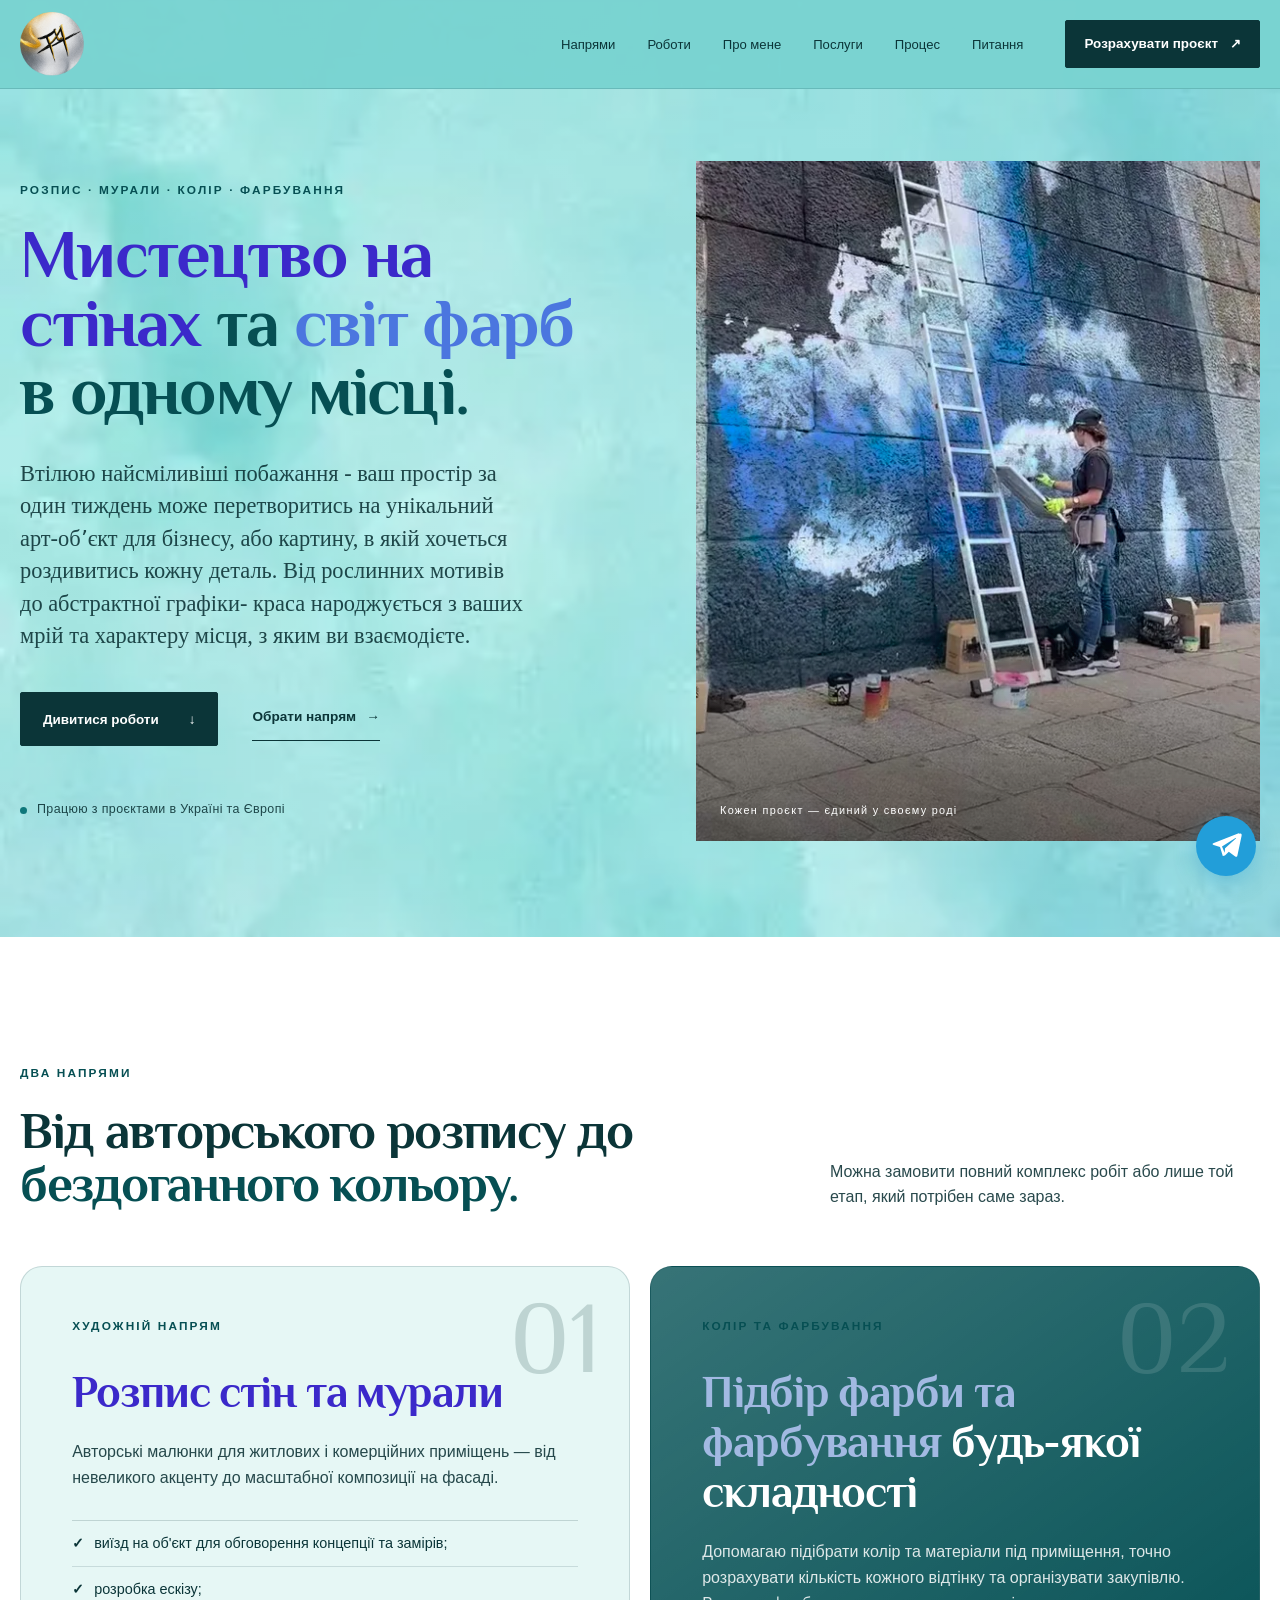
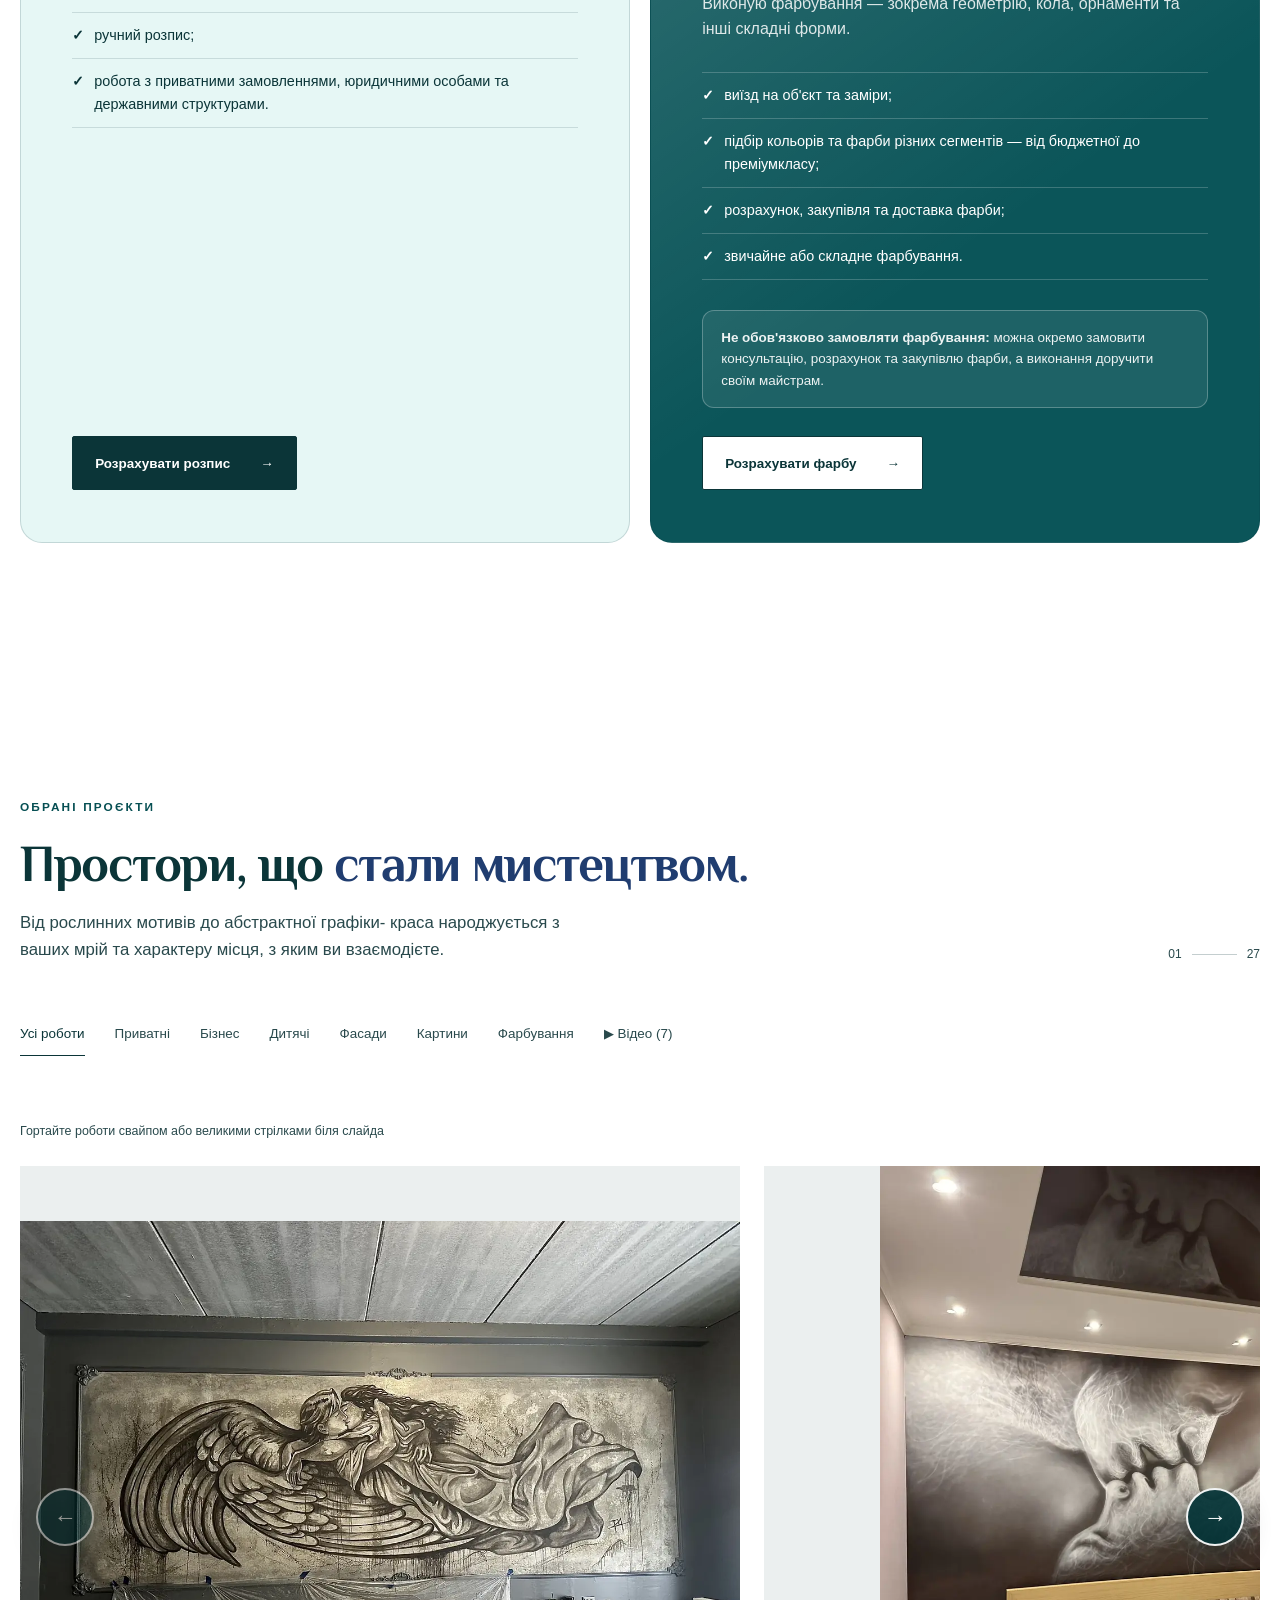
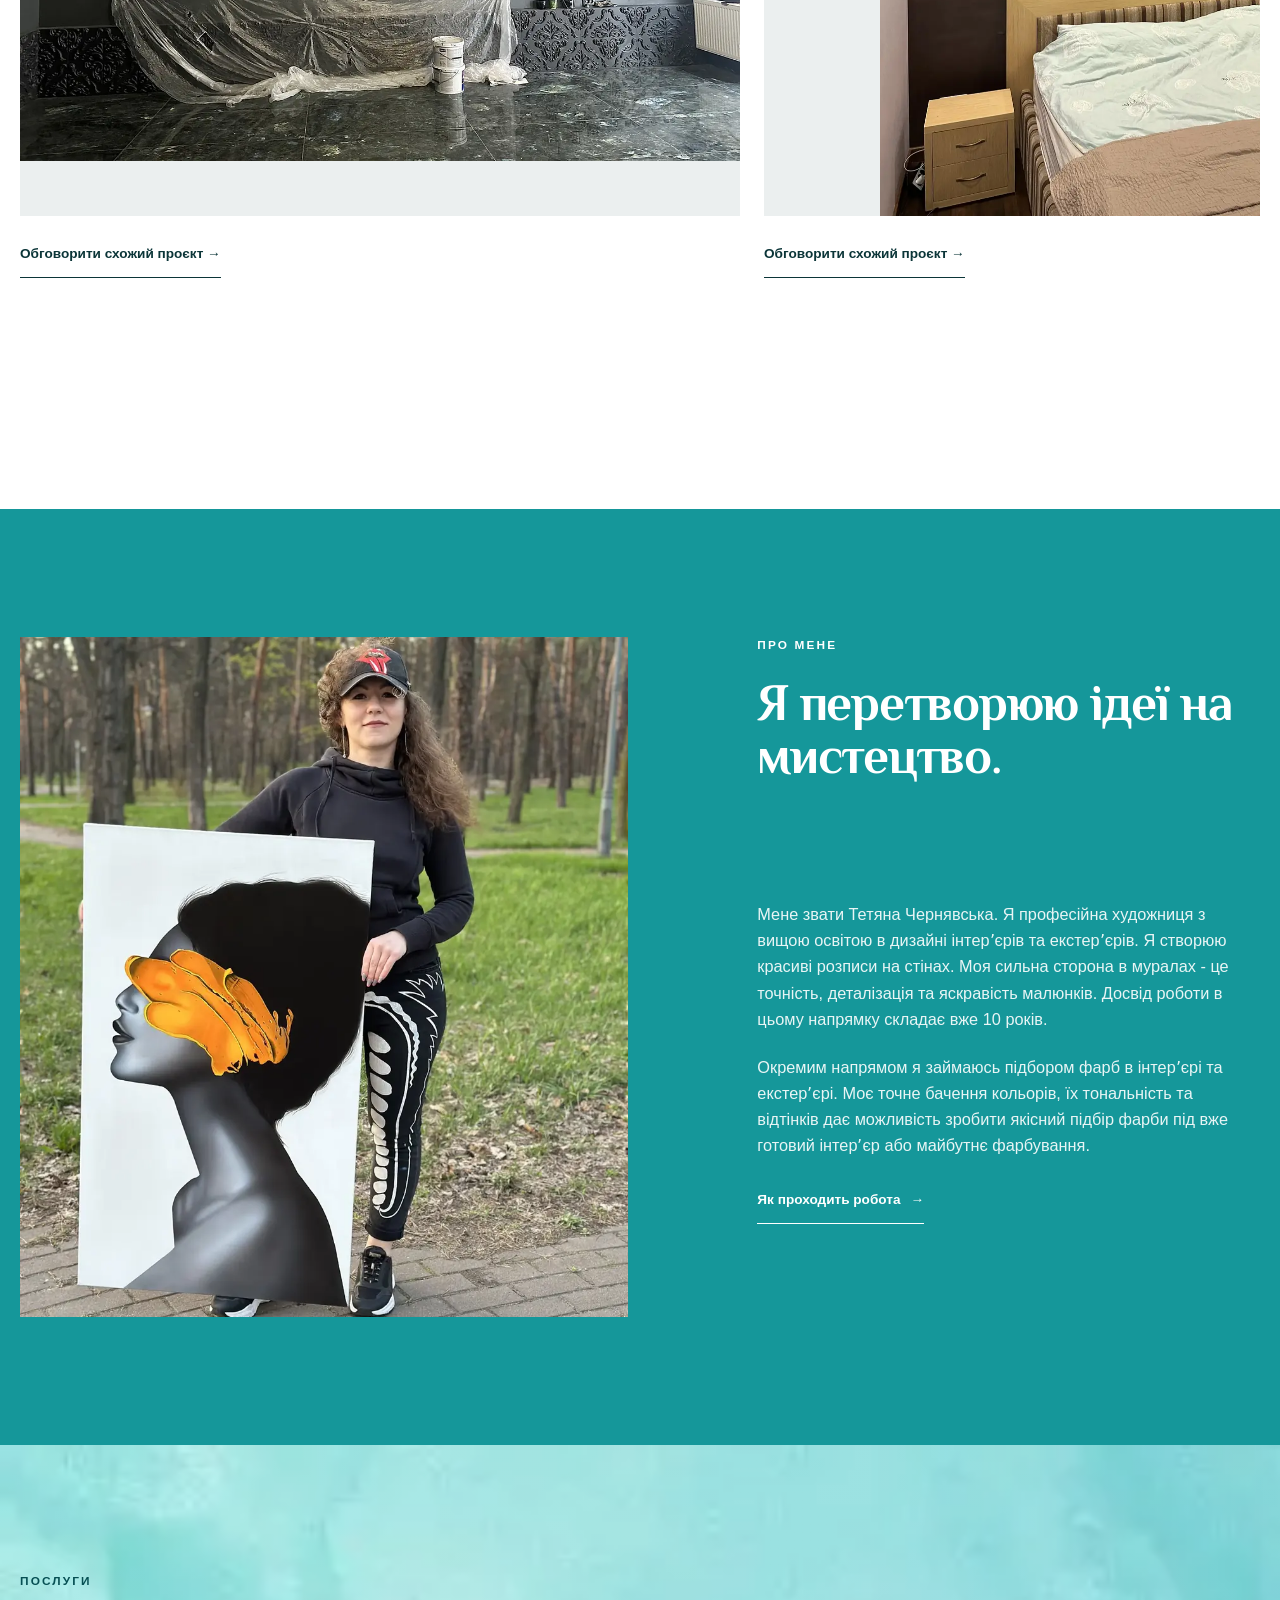
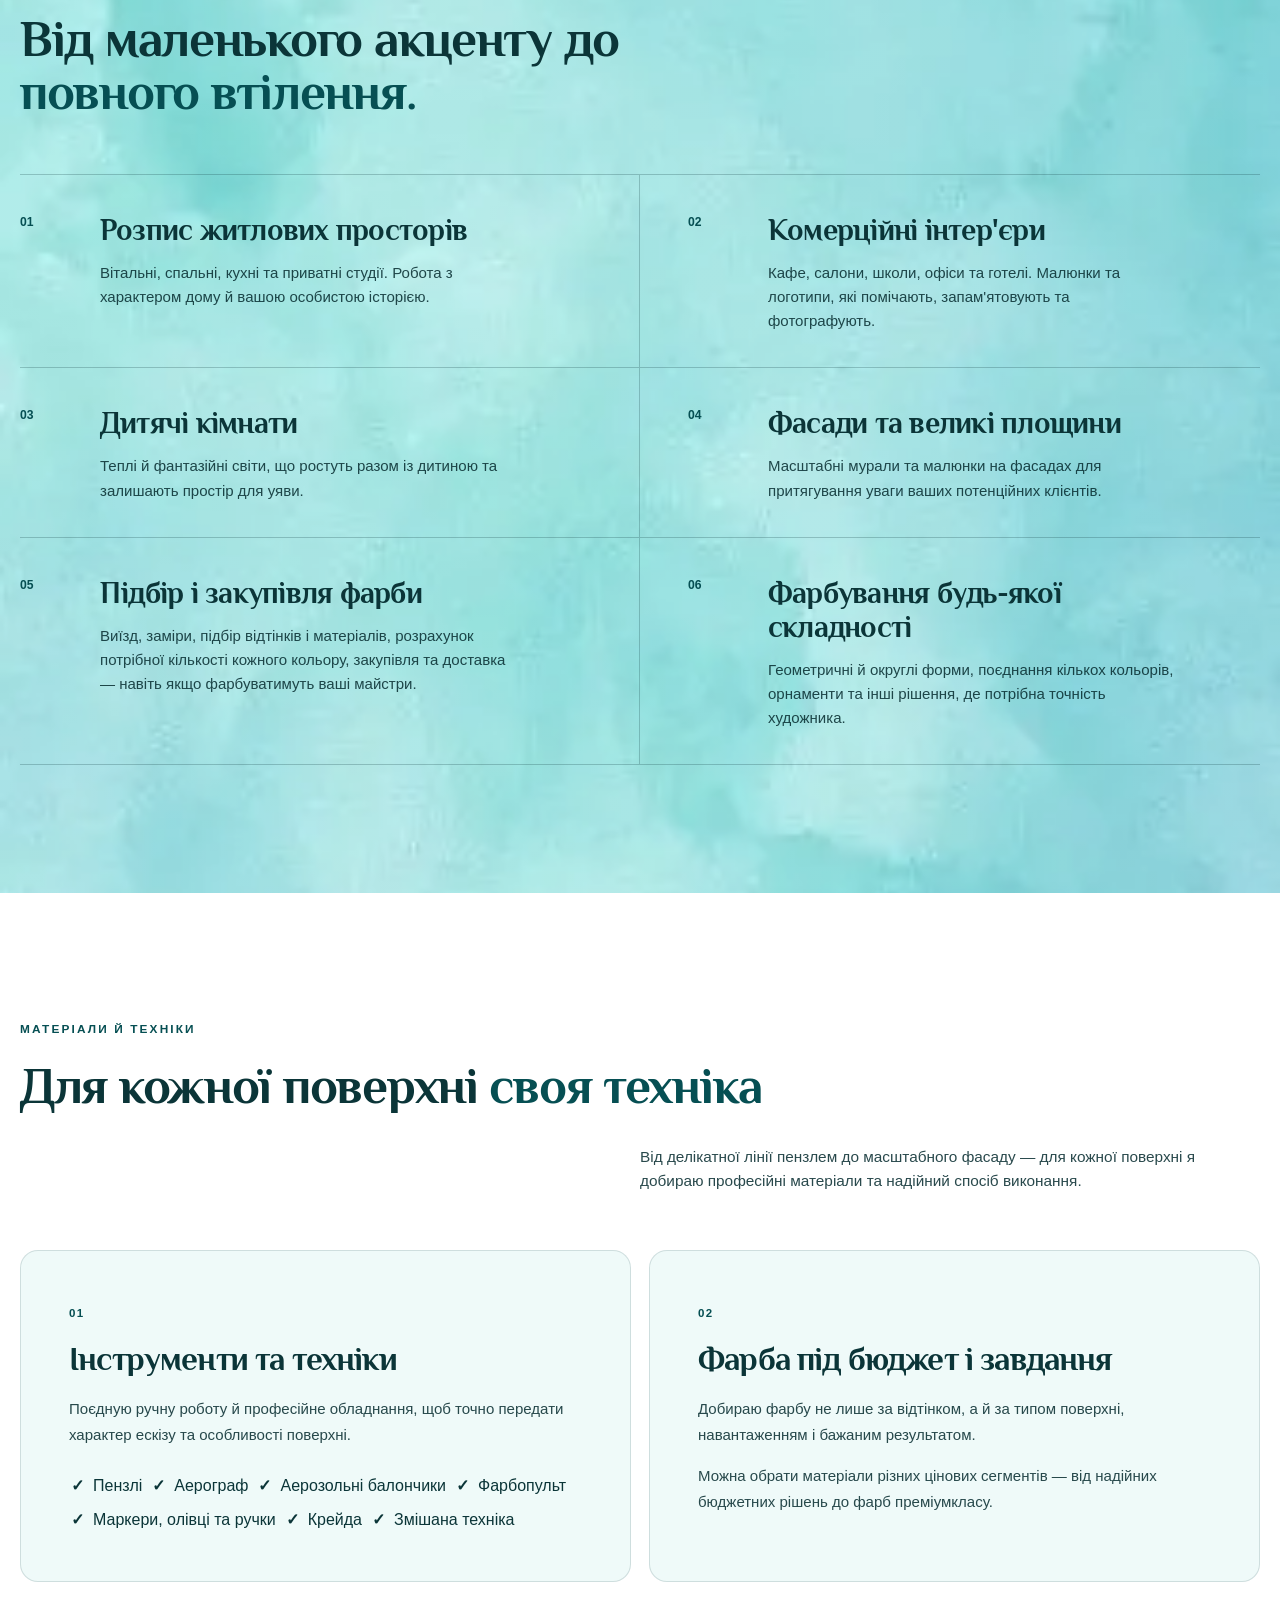
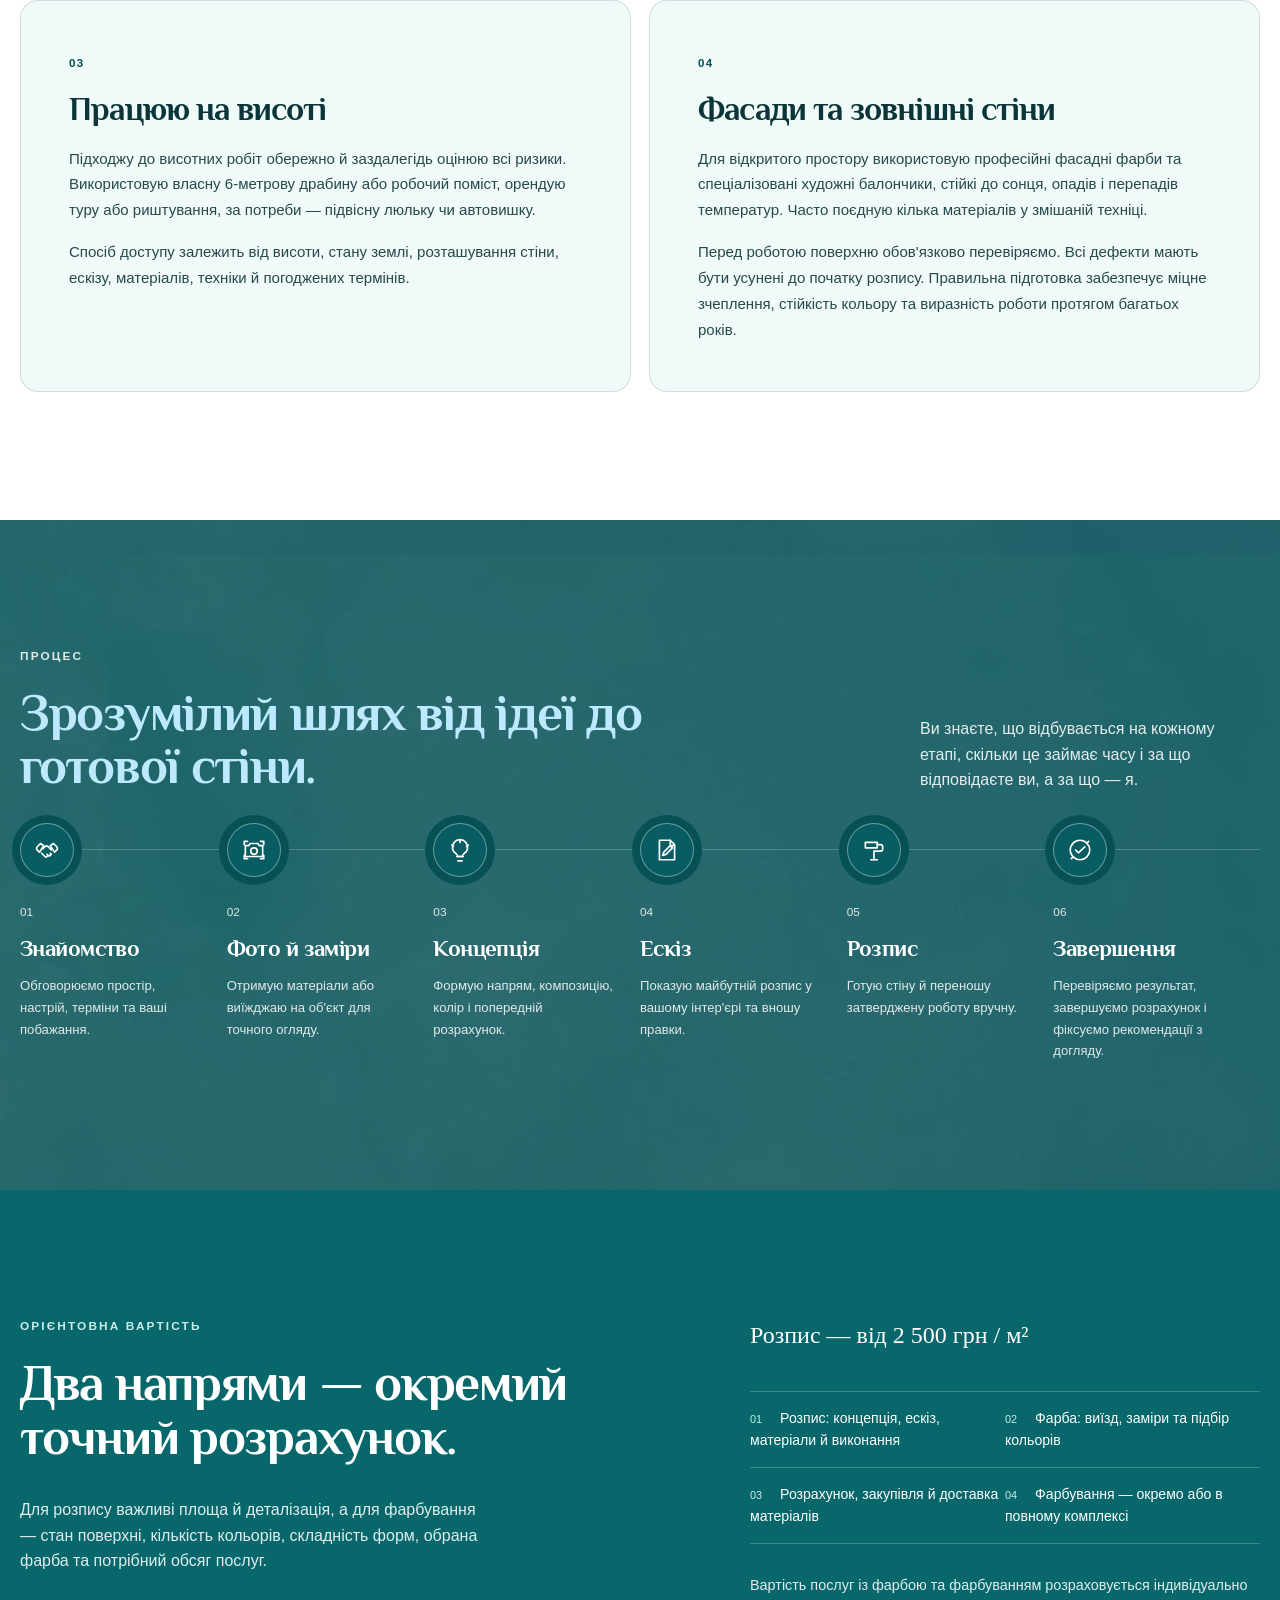
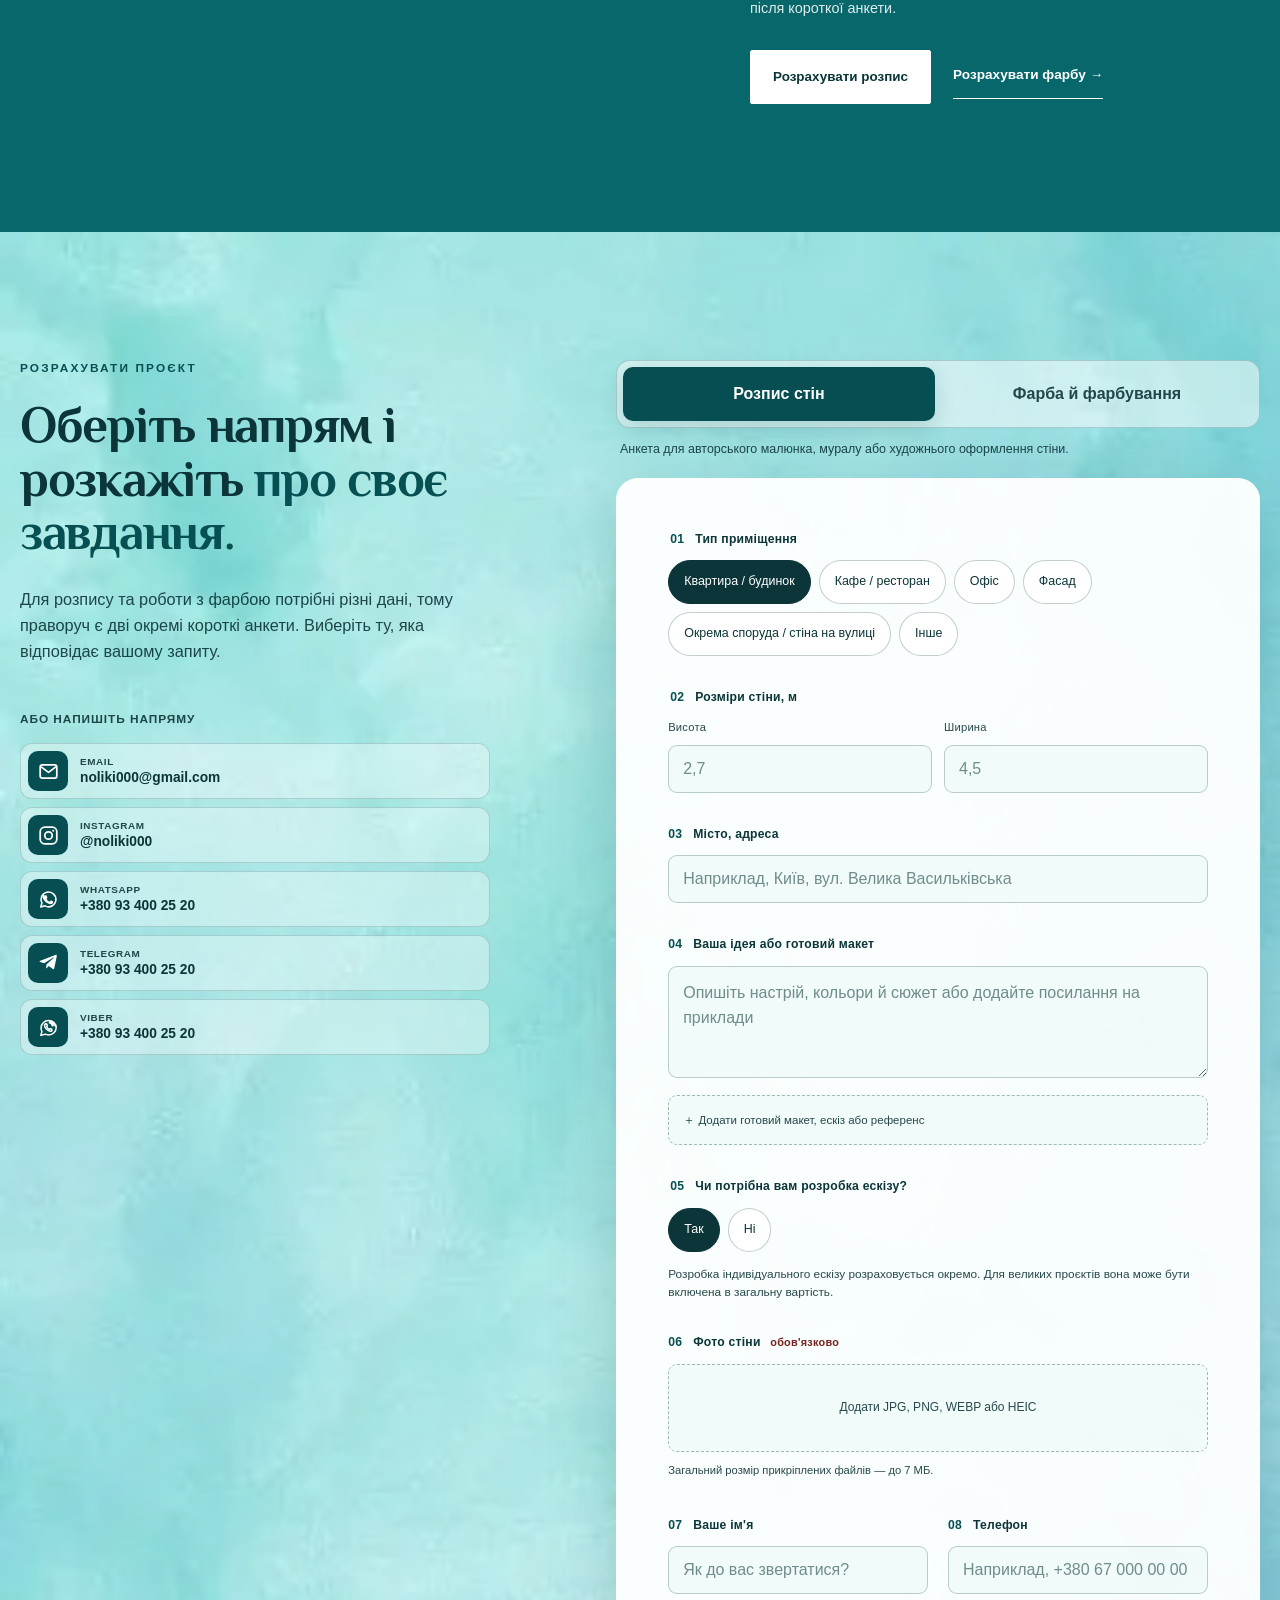
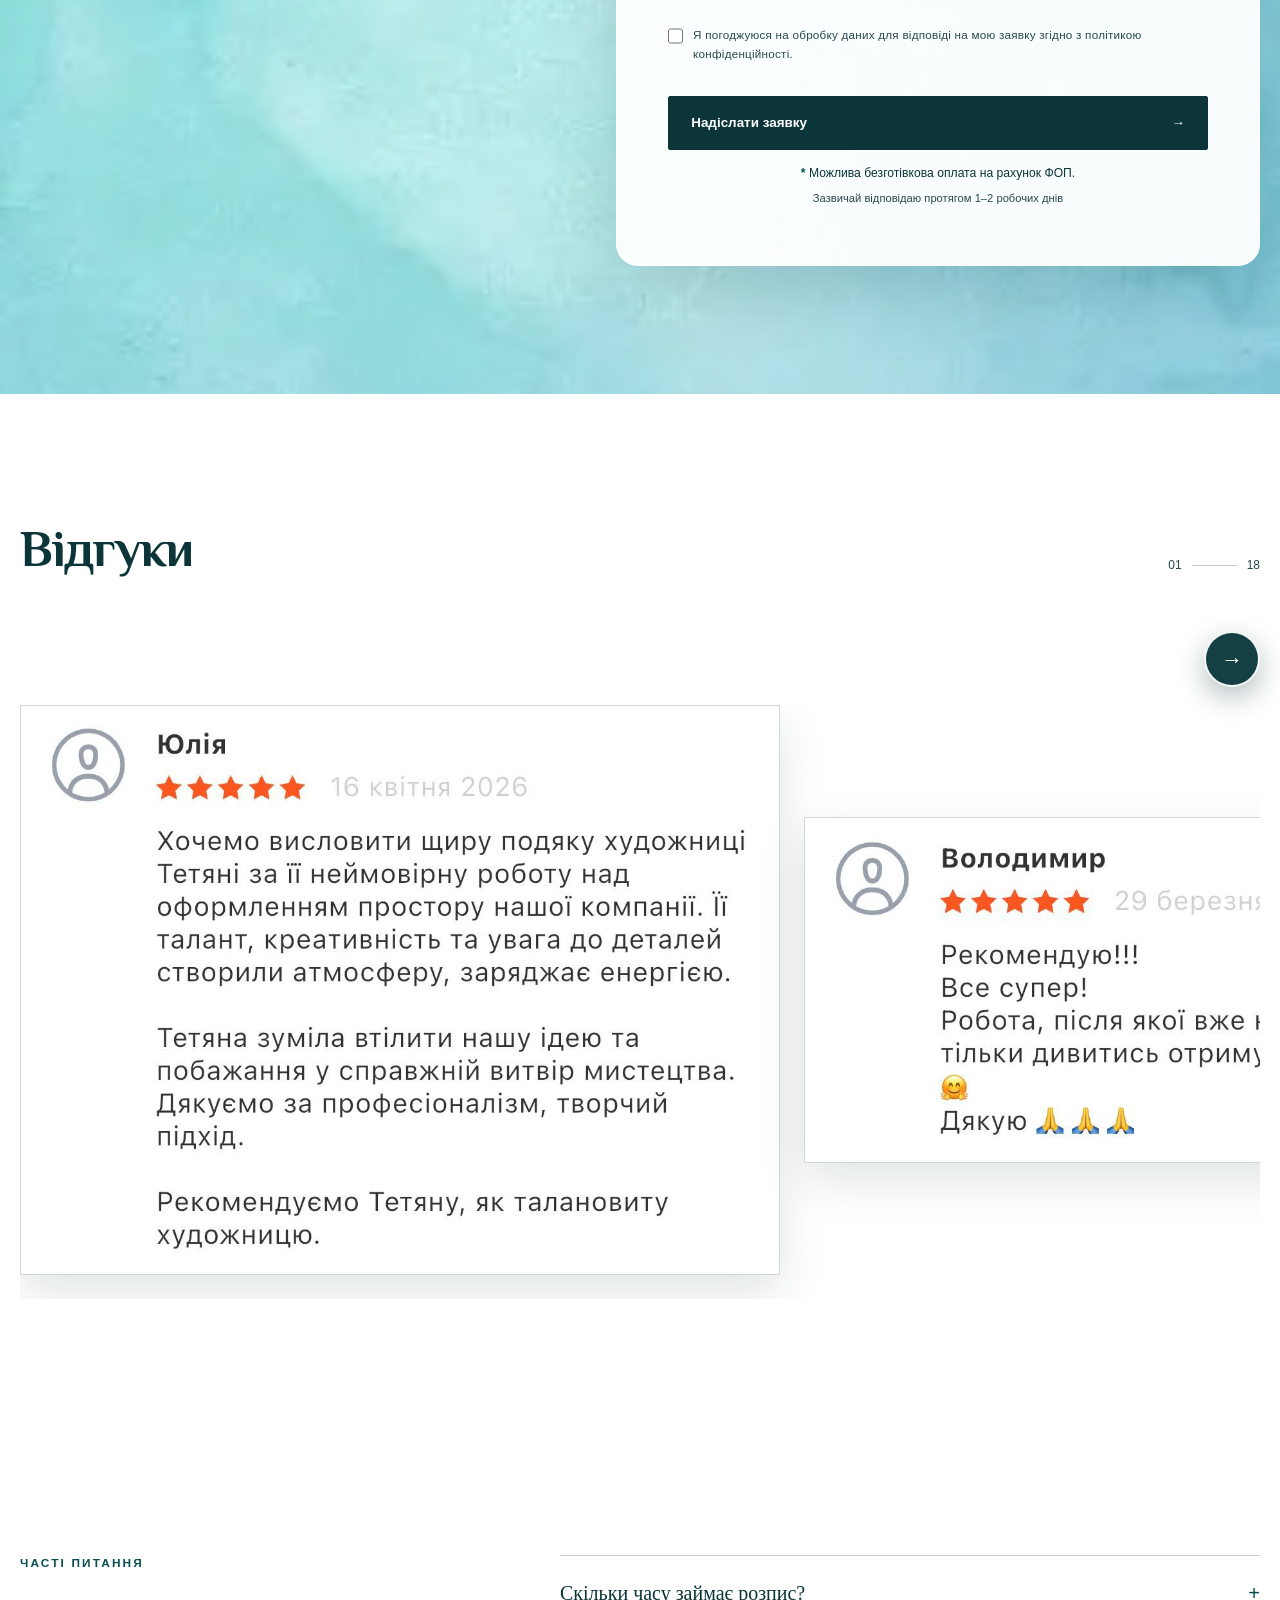
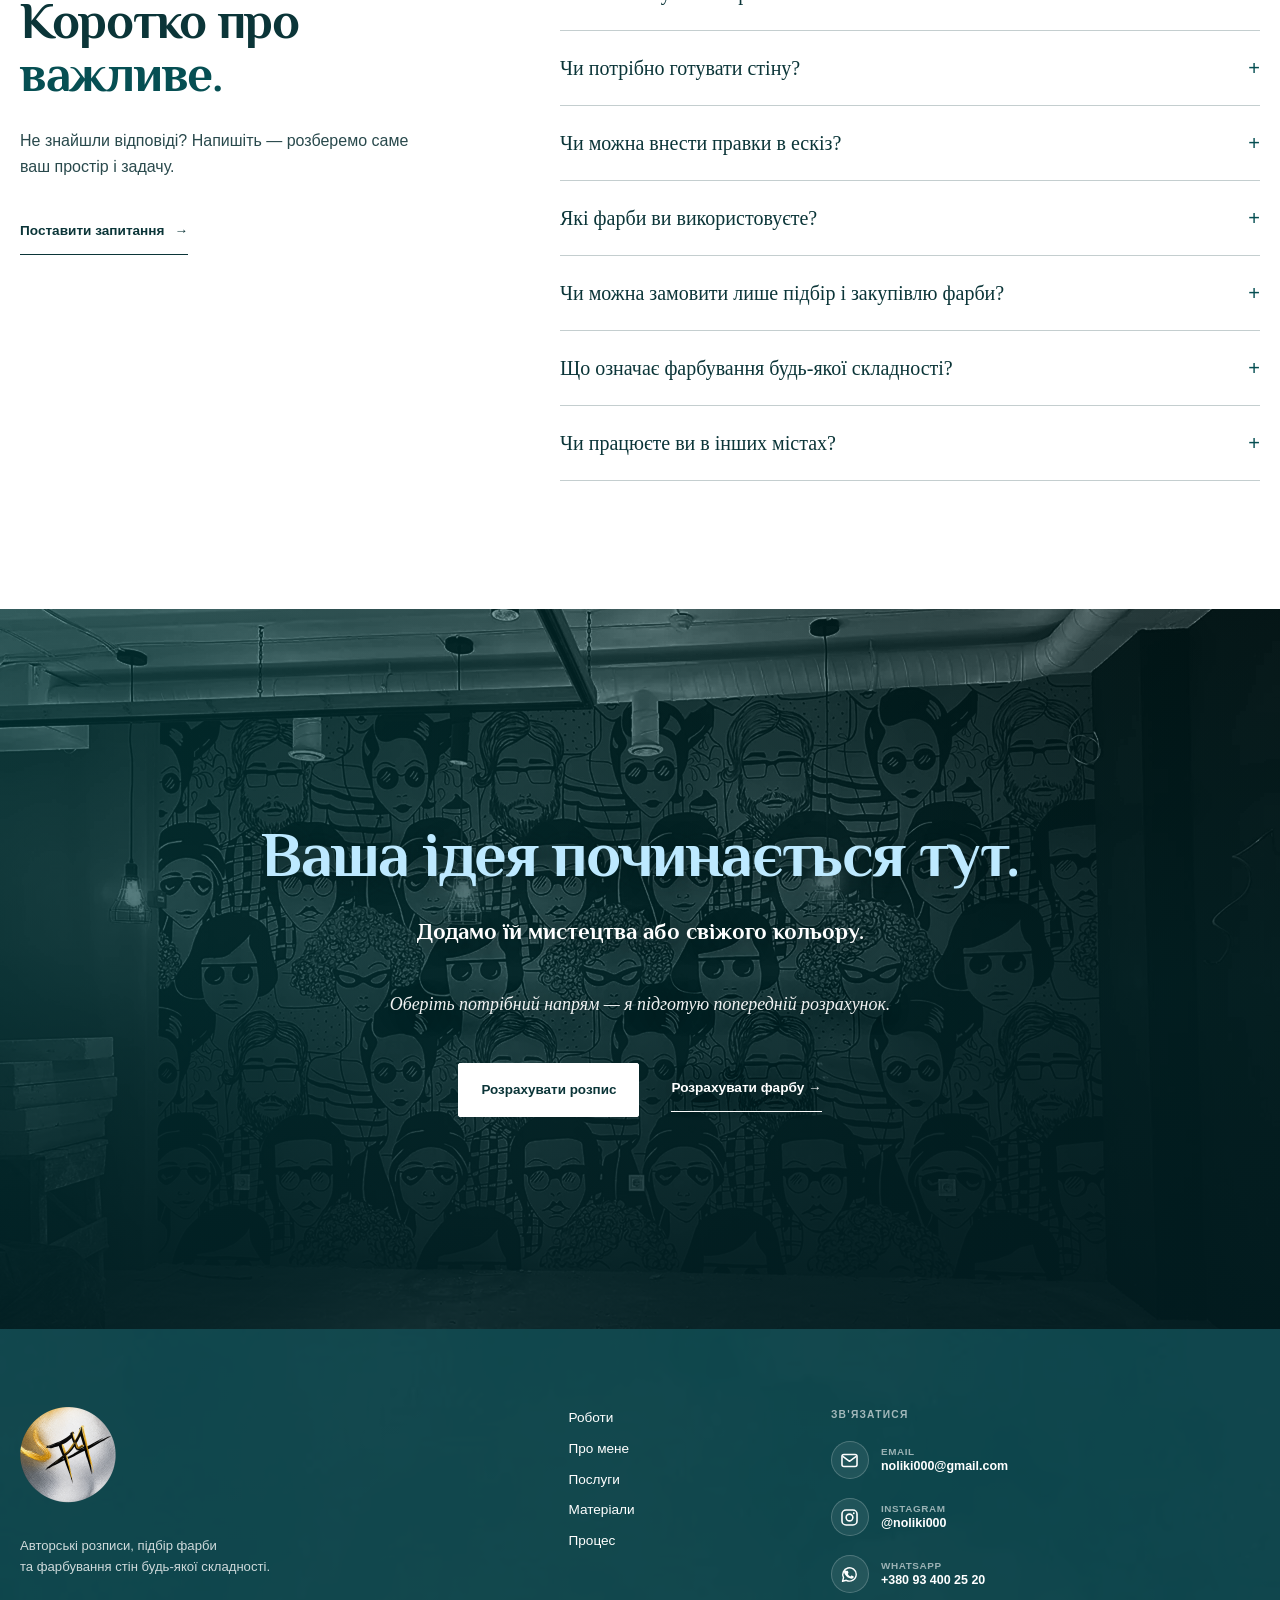
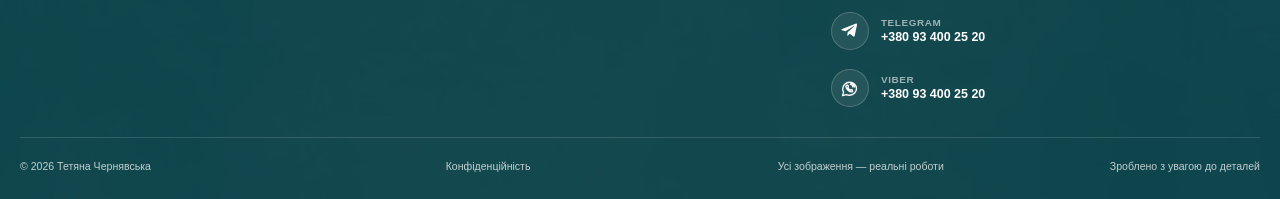
==== index.html @ 9b067c5c "Initial commit - Noliki000 website" ====
<!doctype html>
<html lang="uk">
  <head>
    <meta charset="UTF-8">
    <meta name="viewport" content="width=device-width, initial-scale=1, viewport-fit=cover">
    <script>
      if ("scrollRestoration" in history) history.scrollRestoration = "manual";
      if (location.hash) history.replaceState(null, "", location.pathname + location.search);
      window.scrollTo(0, 0);
    </script>
    <title>Тетяна Чернявська — розпис і фарбування стін</title>
    <meta name="description" content="Авторські розписи, мурали, підбір і закупівля фарби та фарбування стін будь-якої складності для приватних і комерційних просторів.">
    <meta name="theme-color" content="#53C8C8">
    <meta property="og:type" content="website">
    <meta property="og:locale" content="uk_UA">
    <meta property="og:title" content="Тетяна Чернявська — розпис і фарбування стін">
    <meta property="og:description" content="Мистецтво на стінах та світ фарб в одному місці.">
    <meta property="og:image" content="og.png">
    <link rel="icon" href="favicon.ico" sizes="any">
    <link rel="icon" href="favicon.png" type="image/png" sizes="64x64">
    <link rel="apple-touch-icon" href="apple-touch-icon.png" sizes="180x180">
    <link rel="preconnect" href="https://fonts.googleapis.com">
    <link rel="preconnect" href="https://fonts.gstatic.com" crossorigin>
    <link href="https://fonts.googleapis.com/css2?family=Philosopher:wght@400;700&display=swap" rel="stylesheet">
  <link rel="stylesheet" href="styles.css?v=20260930-1">
    <script type="application/ld+json">
      {
        "@context": "https://schema.org",
        "@type": "Person",
        "name": "Тетяна Чернявська",
        "jobTitle": "Художниця, спеціалістка з розпису та фарбування стін",
        "description": "Авторські розписи, мурали, підбір фарби та фарбування стін будь-якої складності",
        "email": "mailto:noliki000@gmail.com",
        "telephone": "+380934002520",
        "sameAs": [
          "https://www.instagram.com/noliki000/",
          "https://wa.me/380934002520",
          "https://t.me/+380934002520"
        ]
      }
    </script>
  </head>
  <body class="has-site-header">
    <a class="skip-link" href="#main">Перейти до змісту</a>

    <header class="site-header">
      <div class="header-inner">
        <a class="brand" href="#top" aria-label="Тетяна Чернявська, на початок">
          <img src="assets/images/brand/tetiana-logo.webp" alt="" width="64" height="64" fetchpriority="high">
        </a>
        <nav class="desktop-nav" aria-label="Головна навігація">
          <a href="#directions">Напрями</a>
          <a href="#works">Роботи</a>
          <a href="#about">Про мене</a>
          <a href="#services">Послуги</a>
          <a href="#process">Процес</a>
          <a href="#faq">Питання</a>
        </nav>
        <a class="button button-small desktop-cta" href="#request">Розрахувати проєкт <span aria-hidden="true">↗</span></a>
        <button class="menu-button" type="button" aria-label="Відкрити меню" aria-expanded="false" aria-controls="mobile-menu">
          <span>МЕНЮ</span><span class="menu-icon" aria-hidden="true"><b></b><b></b></span>
        </button>
      </div>
    </header>

      <div class="mobile-menu" id="mobile-menu" aria-hidden="true" inert>
        <nav aria-label="Мобільна навігація">
          <a href="#directions"><small>01</small>Два напрями</a>
          <a href="#works"><small>02</small>Роботи</a>
          <a href="#about"><small>03</small>Про мене</a>
          <a href="#services"><small>04</small>Послуги</a>
          <a href="#process"><small>05</small>Процес</a>
          <a href="#faq"><small>06</small>Питання</a>
        </nav>
        <a class="button" href="#request">Розрахувати проєкт <span aria-hidden="true">→</span></a>
      </div>

    <main id="main">
      <section class="hero section-wide surface-smoke" id="top">
        <div class="hero-copy" data-reveal>
          <p class="eyebrow">РОЗПИС · МУРАЛИ · КОЛІР · ФАРБУВАННЯ</p>
          <h1 class="rozpis">Мистецтво на стінах <em>та </em><em class="svit_farb">світ фарб</em> <em>в одному місці.</em></h1>
          <p class="lead">Втілюю найсміливіші побажання - ваш простір за один тиждень може перетворитись на унікальний арт-обʼєкт для бізнесу, або картину, в якій хочеться роздивитись кожну деталь. Від рослинних мотивів до абстрактної графіки- краса народжується з ваших мрій та характеру місця, з яким ви взаємодієте.</p>
          <div class="hero-actions">
            <a class="button" href="#works">Дивитися роботи <span aria-hidden="true">↓</span></a>
            <a class="text-link" href="#directions">Обрати напрям <span aria-hidden="true">→</span></a>
          </div>
          <p class="location"><span></span> Працюю з проєктами в Україні та Європі</p>
        </div>
        <figure class="hero-visual hero-video-slot" data-reveal aria-label="Тетяна Чернявська створює художній розпис стіни">
          <img class="hero-media-fallback" src="assets/images/hero/hero-process-poster-sdr.webp" alt="" fetchpriority="high" decoding="async">
          <video class="hero-media-video" muted loop playsinline preload="none" poster="assets/images/hero/hero-process-poster-sdr.webp" disablepictureinpicture disableremoteplayback tabindex="-1" aria-hidden="true" data-hero-video>
            <source src="assets/videos/hero/hero-process-loop-sdr.mp4" type="video/mp4">
          </video>
          <figcaption><span>Кожен проєкт — єдиний у своєму роді</span></figcaption>
        </figure>
      </section>

      <section class="section directions surface-white" id="directions" aria-labelledby="directions-title">
        <div class="section-heading" data-reveal>
          <div>
            <p class="eyebrow">ДВА НАПРЯМИ</p>
            <h2 id="directions-title">Від авторського розпису до <em>бездоганного кольору.</em></h2>
          </div>
          <p>Можна замовити повний комплекс робіт або лише той етап, який потрібен саме зараз.</p>
        </div>
        <div class="directions-grid">
          <article class="direction-card direction-art" data-reveal>
            <span class="direction-number">01</span>
            <p class="eyebrow">ХУДОЖНІЙ НАПРЯМ</p>
            <h3 class="rozpis">Розпис стін та мурали</h3>
            <p>Авторські малюнки для житлових і комерційних приміщень — від невеликого акценту до масштабної композиції на фасаді.</p>
            <ul><li>виїзд на об'єкт для обговорення концепції та замірів;</li><li>розробка ескізу;</li><li>ручний розпис;</li><li>робота з приватними замовленнями, юридичними особами та державними структурами.</li></ul>
            <a class="button" href="#request" data-request-type="mural">Розрахувати розпис <span aria-hidden="true">→</span></a>
          </article>
          <article class="direction-card direction-paint" data-reveal>
            <span class="direction-number">02</span>
            <p class="eyebrow">КОЛІР ТА ФАРБУВАННЯ</p>
            <h3><em class="svit_farbuv">Підбір фарби та фарбування</em> будь-якої складності</h3>
            <p>Допомагаю підібрати колір та матеріали під приміщення, точно розрахувати кількість кожного відтінку та організувати закупівлю. Виконую фарбування — зокрема геометрію, кола, орнаменти та інші складні форми.</p>
            <ul><li>виїзд на об'єкт та заміри;</li><li>підбір кольорів та фарби різних сегментів — від бюджетної до преміумкласу;</li><li>розрахунок, закупівля та доставка фарби;</li><li>звичайне або складне фарбування.</li></ul>
            <p class="direction-note"><strong>Не обов'язково замовляти фарбування:</strong> можна окремо замовити консультацію, розрахунок та закупівлю фарби, а виконання доручити своїм майстрам.</p>
            <a class="button" href="#request" data-request-type="paint">Розрахувати фарбу <span aria-hidden="true">→</span></a>
          </article>
        </div>
      </section>

      <section class="section works surface-white" id="works">
        <div class="section-heading" data-reveal>
          <div>
            <p class="eyebrow">ОБРАНІ ПРОЄКТИ</p>
            <h2>Простори, що <em class="art-heading-accent">стали мистецтвом.</em></h2>
            <p>Від рослинних мотивів до абстрактної графіки- краса народжується з ваших мрій та характеру місця, з яким ви взаємодієте.</p>
          </div>
          <span class="counter" id="portfolio-counter">01 <i></i> 27</span>
        </div>
        <div class="filters" role="group" aria-label="Фільтр робіт" data-reveal>
          <button class="is-active" type="button" data-filter="all" aria-pressed="true">Усі роботи</button>
          <button type="button" data-filter="private" aria-pressed="false">Приватні</button>
          <button type="button" data-filter="business" aria-pressed="false">Бізнес</button>
          <button type="button" data-filter="kids" aria-pressed="false">Дитячі</button>
          <button type="button" data-filter="facades" aria-pressed="false">Фасади</button>
          <button type="button" data-filter="paintings" aria-pressed="false">Картини</button>
          <button type="button" data-filter="painting-service" aria-pressed="false">Фарбування</button>
          <button type="button" data-filter="videos" aria-pressed="false">▶ Відео (7)</button>
        </div>
        <div class="portfolio-carousel-shell" data-reveal>
          <div class="carousel-actions"><p>Гортайте роботи свайпом або великими стрілками біля слайда</p></div>
          <button class="carousel-arrow carousel-arrow-prev" id="portfolio-prev" type="button" aria-label="Попередня робота"><span aria-hidden="true">←</span></button>
          <div class="portfolio-carousel" id="portfolio-carousel">
            <article class="project-card" data-category="private"><div class="project-image"><img src="assets/images/works/private/wings.webp" alt="Монохромний настінний розпис із двома постатями та крилами" loading="lazy" decoding="async"><span class="project-view">РЕАЛЬНА РОБОТА</span></div><p>БАР</p><div class="project-title is-template"><h3>Локація: уточнити</h3><span>Термін виконання: уточнити</span></div><a class="text-link project-link" href="#request">Обговорити схожий проєкт →</a></article>
            <article class="project-card" data-category="private"><div class="project-image"><img src="assets/images/works/private/kiss.webp" alt="Монохромний розпис із поцілунком у приватній спальні" loading="lazy"><span class="project-view">РЕАЛЬНА РОБОТА</span></div><p>СПАЛЬНЯ</p><div class="project-title is-template"><h3>Локація: уточнити</h3><span>Термін виконання: уточнити</span></div><a class="text-link project-link" href="#request">Обговорити схожий проєкт →</a></article>
            <article class="project-card" data-category="private"><div class="project-image"><img src="assets/images/works/private/marble-wide.webp" alt="Абстрактний настінний розпис під мармур із золотими лініями" loading="lazy"><span class="project-view">РЕАЛЬНА РОБОТА</span></div><p>ПРИВАТНЕ ПРИМІЩЕННЯ</p><div class="project-title is-template"><h3>Локація: уточнити</h3><span>Термін виконання: уточнити</span></div><a class="text-link project-link" href="#request">Обговорити схожий проєкт →</a></article>
            <article class="project-card" data-category="private"><div class="project-image"><img src="assets/images/works/private/marble-detail.webp" alt="Деталь абстрактного розпису із золотими лініями" loading="lazy"><span class="project-view">РЕАЛЬНА РОБОТА</span></div><p>ПРИВАТНЕ ПРИМІЩЕННЯ</p><div class="project-title is-template"><h3>Локація: уточнити</h3><span>Термін виконання: уточнити</span></div><a class="text-link project-link" href="#request">Обговорити схожий проєкт →</a></article>
            <article class="project-card" data-category="business"><div class="project-image"><img src="assets/images/works/business/faces-front.webp" alt="Чорно-білий розпис кав'ярні з портретними персонажами" loading="lazy"><span class="project-view">РЕАЛЬНА РОБОТА</span></div><p>КАВ'ЯРНЯ</p><div class="project-title is-template"><h3>Локація: уточнити</h3><span>Термін виконання: уточнити</span></div><a class="text-link project-link" href="#request">Обговорити схожий проєкт →</a></article>
            <article class="project-card" data-category="business"><div class="project-image"><img src="assets/images/works/business/faces-angle.webp" alt="Розпис кав'ярні з портретами у перспективі" loading="lazy"><span class="project-view">РЕАЛЬНА РОБОТА</span></div><p>КАВ'ЯРНЯ</p><div class="project-title is-template"><h3>Локація: уточнити</h3><span>Термін виконання: уточнити</span></div><a class="text-link project-link" href="#request">Обговорити схожий проєкт →</a></article>
            <article class="project-card" data-category="business"><div class="project-image"><img src="assets/images/works/business/good-coffee.webp" alt="Золотий ботанічний розпис із колоссям у кав'ярні" loading="lazy"><span class="project-view">РЕАЛЬНА РОБОТА</span></div><p>КАВ'ЯРНЯ</p><div class="project-title is-template"><h3>Локація: уточнити</h3><span>Термін виконання: уточнити</span></div><a class="text-link project-link" href="#request">Обговорити схожий проєкт →</a></article>
            <article class="project-card" data-category="business"><div class="project-image"><img src="assets/images/works/business/mall-column-left.webp" alt="Розпис навігаційної колони у торговому центрі" loading="lazy"><span class="project-view">РЕАЛЬНА РОБОТА</span></div><p>ТОРГОВИЙ ЦЕНТР</p><div class="project-title is-template"><h3>Локація: уточнити</h3><span>Термін виконання: уточнити</span></div><a class="text-link project-link" href="#request">Обговорити схожий проєкт →</a></article>
            <article class="project-card" data-category="business"><div class="project-image"><img src="assets/images/works/business/mall-column-right.webp" alt="Інший ракурс розписаної навігаційної колони" loading="lazy"><span class="project-view">РЕАЛЬНА РОБОТА</span></div><p>ТОРГОВИЙ ЦЕНТР</p><div class="project-title is-template"><h3>Локація: уточнити</h3><span>Термін виконання: уточнити</span></div><a class="text-link project-link" href="#request">Обговорити схожий проєкт →</a></article>
            <article class="project-card" data-category="business"><div class="project-image"><img src="assets/images/works/business/graffiti-space.webp" alt="Кольоровий графічний мурал із міськими персонажами" loading="lazy"><span class="project-view">РЕАЛЬНА РОБОТА</span></div><p>КОМЕРЦІЙНЕ ПРИМІЩЕННЯ</p><div class="project-title is-template"><h3>Локація: уточнити</h3><span>Термін виконання: уточнити</span></div><a class="text-link project-link" href="#request">Обговорити схожий проєкт →</a></article>
            <article class="project-card" data-category="business"><div class="project-image"><img src="assets/images/works/business/night-bridge.webp" alt="Панорамний розпис нічного мосту" loading="lazy"><span class="project-view">РЕАЛЬНА РОБОТА</span></div><p>КОМЕРЦІЙНЕ ПРИМІЩЕННЯ</p><div class="project-title is-template"><h3>Локація: уточнити</h3><span>Термін виконання: уточнити</span></div><a class="text-link project-link" href="#request">Обговорити схожий проєкт →</a></article>
            <article class="project-card" data-category="kids"><div class="project-image"><img src="assets/images/works/kids/dynamo-kids.webp" alt="Дитячий спортивний розпис Dynamo Kids" loading="lazy"><span class="project-view">РЕАЛЬНА РОБОТА</span></div><p>ДИТЯЧИЙ ПРОСТІР</p><div class="project-title is-template"><h3>Локація: уточнити</h3><span>Термін виконання: уточнити</span></div><a class="text-link project-link" href="#request">Обговорити схожий проєкт →</a></article>
            <article class="project-card" data-category="facades"><div class="project-image"><img src="assets/images/works/facades/blue-mural-final.webp" alt="Готовий синій фасадний мурал із хвилями води" loading="lazy"><span class="project-view">РЕАЛЬНА РОБОТА</span></div><p>ПОШТОВА НАБЕРЕЖНА</p><div class="project-title is-template"><h3>Локація: Київ</h3><span>Термін виконання: уточнити</span></div><a class="text-link project-link" href="#request">Обговорити схожий проєкт →</a></article>
            <article class="project-card has-video" data-category="facades" data-video="true"><div class="project-image"><video controls playsinline preload="none" poster="assets/images/works/facades/blue-mural-process-poster.webp" aria-label="Процес створення синього фасадного муралу"><source src="assets/videos/works/blue-mural-process.mp4" type="video/mp4"></video><button class="video-play" type="button" aria-label="Відтворити відео про створення синього фасадного муралу"><b aria-hidden="true">▶</b><span>Дивитися відео</span></button><span class="project-view">ВІДЕО · ПРОЦЕС</span></div><p>ПОШТОВА НАБЕРЕЖНА · ВІДЕО</p><div class="project-title is-template"><h3>Локація: Київ</h3><span>Термін виконання: уточнити</span></div><a class="text-link project-link" href="#request">Обговорити схожий проєкт →</a></article>
            <article class="project-card has-video" data-category="facades" data-video="true"><div class="project-image"><video controls playsinline preload="none" poster="assets/images/works/facades/fire-mural-process-poster.webp" aria-label="Процес створення вогняного фасадного муралу"><source src="assets/videos/works/fire-mural-process.mp4" type="video/mp4"></video><button class="video-play" type="button" aria-label="Відтворити відео про створення вогняного фасадного муралу"><b aria-hidden="true">▶</b><span>Дивитися відео</span></button><span class="project-view">ВІДЕО · ПРОЦЕС</span></div><p>ФУТБОЛЬНИЙ КЛУБ · ВІДЕО</p><div class="project-title is-template"><h3>Локація: уточнити</h3><span>Термін виконання: уточнити</span></div><a class="text-link project-link" href="#request">Обговорити схожий проєкт →</a></article>
            <article class="project-card has-video" data-category="facades" data-video="true"><div class="project-image"><video controls playsinline preload="none" poster="assets/images/works/facades/fire-mural-final-poster.webp" aria-label="Огляд готового вогняного фасадного муралу"><source src="assets/videos/works/fire-mural-final.mp4" type="video/mp4"></video><button class="video-play" type="button" aria-label="Відтворити відео з оглядом готового вогняного муралу"><b aria-hidden="true">▶</b><span>Дивитися відео</span></button><span class="project-view">ВІДЕО · ФІНАЛ</span></div><p>ФУТБОЛЬНИЙ КЛУБ · ВІДЕО</p><div class="project-title is-template"><h3>Локація: уточнити</h3><span>Термін виконання: уточнити</span></div><a class="text-link project-link" href="#request">Обговорити схожий проєкт →</a></article>
            <article class="project-card" data-category="paintings"><div class="project-image"><img src="assets/images/works/paintings/golden-profile.webp" alt="Тетяна з авторською картиною жіночого профілю" loading="lazy"><span class="project-view">РЕАЛЬНА РОБОТА</span></div><p>АВТОРСЬКА КАРТИНА</p><div class="project-title is-template"><h3>Назва: уточнити</h3><span>Термін виконання: уточнити</span></div><a class="text-link project-link" href="#request">Обговорити схожий проєкт →</a></article>
            <article class="project-card" data-category="paintings"><div class="project-image"><img src="assets/images/works/paintings/running-horse.webp" alt="Авторська картина із конем у русі" loading="lazy"><span class="project-view">РЕАЛЬНА РОБОТА</span></div><p>АВТОРСЬКА КАРТИНА</p><div class="project-title is-template"><h3>Назва: уточнити</h3><span>Термін виконання: уточнити</span></div><a class="text-link project-link" href="#request">Обговорити схожий проєкт →</a></article>
            <article class="project-card" data-category="painting-service"><div class="project-image"><img src="assets/images/works/painting-service/complex-geometric-painting.webp" alt="Складне геометричне фарбування стін у синіх, сірих та помаранчевих кольорах" loading="lazy"><span class="project-view">РЕАЛЬНА РОБОТА</span></div><p>ОФІС</p><div class="project-title is-template"><h3>Локація: уточнити</h3><span>Термін виконання: уточнити</span></div><a class="text-link project-link" href="#request" data-request-type="paint">Розрахувати схоже фарбування →</a></article>
            <article class="project-card" data-category="painting-service"><div class="project-image"><img src="assets/images/works/painting-service/geometric-painting-1-5-weeks.webp" alt="Чорно-біле геометричне фарбування стін в офісі" loading="lazy"><span class="project-view">РЕАЛЬНА РОБОТА</span></div><p>ОФІС · ФАРБУВАННЯ</p><div class="project-title"><h3>Геометричне фарбування</h3><span>Термін виконання: 1,5 тижня</span></div><a class="text-link project-link" href="#request" data-request-type="paint">Розрахувати схоже фарбування →</a></article>
            <article class="project-card" data-category="painting-service"><div class="project-image"><img src="assets/images/works/painting-service/geometric-painting-170m2.webp" alt="Синьо-помаранчеве геометричне фарбування стін" loading="lazy"><span class="project-view">РЕАЛЬНА РОБОТА</span></div><p>ГЕОМЕТРИЧНЕ ФАРБУВАННЯ</p><div class="project-title"><h3>Площа 170 м²</h3><span>Термін виконання: 2 тижні</span></div><a class="text-link project-link" href="#request" data-request-type="paint">Розрахувати схоже фарбування →</a></article>
            <article class="project-card has-video" data-category="painting-service" data-video="true"><div class="project-image"><video controls playsinline preload="none" poster="assets/images/works/painting-service/geometric-painting-170m2-poster.webp" aria-label="Процес геометричного фарбування площі 170 квадратних метрів"><source src="assets/videos/works/geometric-painting-170m2.mp4" type="video/mp4"></video><button class="video-play" type="button" aria-label="Відтворити відео геометричного фарбування"><b aria-hidden="true">▶</b><span>Дивитися відео</span></button><span class="project-view">ВІДЕО · ПРОЦЕС</span></div><p>ГЕОМЕТРИЧНЕ ФАРБУВАННЯ · ВІДЕО</p><div class="project-title"><h3>Площа 170 м²</h3><span>Термін виконання: 2 тижні</span></div><a class="text-link project-link" href="#request" data-request-type="paint">Розрахувати схоже фарбування →</a></article>
            <article class="project-card has-video" data-category="private" data-video="true"><div class="project-image"><video controls playsinline preload="none" poster="assets/images/works/private/apartment-balcony-texture-poster.webp" aria-label="Художнє оформлення балкона у квартирі"><source src="assets/videos/works/apartment-balcony-texture-site.mp4" type="video/mp4"></video><button class="video-play" type="button" aria-label="Відтворити відео оформлення балкона"><b aria-hidden="true">▶</b><span>Дивитися відео</span></button><span class="project-view">ВІДЕО · РЕЗУЛЬТАТ</span></div><p>КВАРТИРА · БАЛКОН</p><div class="project-title"><h3>Фактура стіни «баранчик»</h3><span>Термін виконання: 3 тижні</span></div><a class="text-link project-link" href="#request">Обговорити схожий проєкт →</a></article>
            <article class="project-card" data-category="private"><div class="project-image"><img src="assets/images/works/private/private-house-texture-2-weeks.webp" alt="Художній розпис у приватному будинку з фактурою стіни баранчик" loading="lazy"><span class="project-view">РЕАЛЬНА РОБОТА</span></div><p>ПРИВАТНИЙ БУДИНОК</p><div class="project-title"><h3>Фактура стіни «баранчик»</h3><span>Термін виконання: 2 тижні</span></div><a class="text-link project-link" href="#request">Обговорити схожий проєкт →</a></article>
            <article class="project-card" data-category="private"><div class="project-image"><img src="assets/images/works/private/private-house-3-weeks.webp" alt="Панорамний художній розпис у приватному будинку" loading="lazy"><span class="project-view">РЕАЛЬНА РОБОТА</span></div><p>ПРИВАТНИЙ БУДИНОК</p><div class="project-title"><h3>Художній розпис приміщення</h3><span>Термін виконання: 3 тижні</span></div><a class="text-link project-link" href="#request">Обговорити схожий проєкт →</a></article>
            <article class="project-card has-video" data-category="kids" data-video="true"><div class="project-image"><video controls playsinline preload="none" poster="assets/images/works/kids/fc-dynamo-mural-poster.webp" aria-label="Процес створення розпису для футбольного клубу Динамо"><source src="assets/videos/works/fc-dynamo-mural.mp4" type="video/mp4"></video><button class="video-play" type="button" aria-label="Відтворити відео розпису для ФК Динамо"><b aria-hidden="true">▶</b><span>Дивитися відео</span></button><span class="project-view">ВІДЕО · ПРОЦЕС</span></div><p>СПОРТИВНИЙ ПРОСТІР</p><div class="project-title"><h3>ФК «Динамо»</h3></div><a class="text-link project-link" href="#request">Обговорити схожий проєкт →</a></article>
            <article class="project-card has-video" data-category="business" data-video="true"><div class="project-image"><video controls playsinline preload="none" poster="assets/images/works/business/bar-mural-poster.webp" aria-label="Процес створення художнього розпису в барі"><source src="assets/videos/works/bar-mural.mp4" type="video/mp4"></video><button class="video-play" type="button" aria-label="Відтворити відео розпису в барі"><b aria-hidden="true">▶</b><span>Дивитися відео</span></button><span class="project-view">ВІДЕО · ПРОЦЕС</span></div><p>БАР</p><div class="project-title"><h3>Художній розпис інтер’єру</h3><span>Термін виконання: 5 днів</span></div><a class="text-link project-link" href="#request">Обговорити схожий проєкт →</a></article>
          </div>
          <button class="carousel-arrow carousel-arrow-next" id="portfolio-next" type="button" aria-label="Наступна робота"><span aria-hidden="true">→</span></button>
        </div>
      </section>

      <section class="section about surface-tiffany" id="about">
        <div class="about-grid">
          <div class="about-title" data-reveal>
            <p class="eyebrow">ПРО МЕНЕ</p>
            <h2>Я перетворюю ідеї <em>на мистецтво.</em></h2>
          </div>
          <figure class="about-image" data-reveal><img src="assets/images/works/paintings/golden-profile.webp" alt="Тетяна Чернявська зі своєю авторською картиною" loading="lazy"></figure>
          <div class="about-copy" data-reveal>
            <p>Мене звати Тетяна Чернявська. Я професійна художниця з вищою освітою в дизайні інтерʼєрів та екстерʼєрів. Я створюю красиві розписи на стінах. Моя сильна сторона в муралах - це точність, деталізація та яскравість малюнків. Досвід роботи в цьому напрямку складає вже 10 років.</p>
            <p>Окремим напрямом я займаюсь підбором фарб в інтерʼєрі та екстерʼєрі. Моє точне бачення кольорів, їх тональність та відтінків дає можливість зробити якісний підбір фарби під вже готовий інтерʼєр або майбутнє фарбування.</p>
            <a class="text-link" href="#process">Як проходить робота <span aria-hidden="true">→</span></a>
          </div>
        </div>
      </section>

      <section class="section services surface-smoke" id="services">
        <div class="section-heading" data-reveal>
          <div><p class="eyebrow">ПОСЛУГИ</p><h2>Від маленького акценту до <em>повного втілення.</em></h2></div>
        </div>
        <div class="services-grid">
          <article data-reveal><span>01</span><div><h3>Розпис житлових просторів</h3><p>Вітальні, спальні, кухні та приватні студії. Робота з характером дому й вашою особистою історією.</p></div></article>
          <article data-reveal><span>02</span><div><h3>Комерційні інтер'єри</h3><p>Кафе, салони, школи, офіси та готелі. Малюнки та логотипи, які помічають, запам'ятовують та фотографують.</p></div></article>
          <article data-reveal><span>03</span><div><h3>Дитячі кімнати</h3><p>Теплі й фантазійні світи, що ростуть разом із дитиною та залишають простір для уяви.</p></div></article>
          <article data-reveal><span>04</span><div><h3>Фасади та великі площини</h3><p>Масштабні мурали та малюнки на фасадах для притягування уваги ваших потенційних клієнтів.</p></div></article>
          <article data-reveal><span>05</span><div><h3>Підбір і закупівля фарби</h3><p>Виїзд, заміри, підбір відтінків і матеріалів, розрахунок потрібної кількості кожного кольору, закупівля та доставка — навіть якщо фарбуватимуть ваші майстри.</p></div></article>
          <article data-reveal><span>06</span><div><h3>Фарбування будь-якої складності</h3><p>Геометричні й округлі форми, поєднання кількох кольорів, орнаменти та інші рішення, де потрібна точність художника.</p></div></article>
        </div>
      </section>

      <section class="section materials surface-white" id="materials" aria-labelledby="materials-title">
        <div class="section-heading" data-reveal>
          <div>
            <p class="eyebrow">МАТЕРІАЛИ Й ТЕХНІКИ</p>
            <h2 id="materials-title">Для кожної поверхні <em>своя техніка</em></h2>
          </div>
          <p>Від делікатної лінії пензлем до масштабного фасаду — для кожної поверхні я добираю професійні матеріали та надійний спосіб виконання.</p>
        </div>
        <div class="materials-grid">
          <article class="material-card" data-reveal>
            <span class="material-number">01</span>
            <h3>Інструменти та техніки</h3>
            <p>Поєдную ручну роботу й професійне обладнання, щоб точно передати характер ескізу та особливості поверхні.</p>
            <ul class="material-tags farby_check" aria-label="Інструменти та техніки">
              <li>Пензлі</li>
              <li>Аерограф</li>
              <li>Аерозольні балончики</li>
              <li>Фарбопульт</li>
              <li>Маркери, олівці та ручки</li>
              <li>Крейда</li>
              <li>Змішана техніка</li>
            </ul>
          </article>
          <article class="material-card" data-reveal>
            <span class="material-number">02</span>
            <h3>Фарба під бюджет і завдання</h3>
            <p>Добираю фарбу не лише за відтінком, а й за типом поверхні, навантаженням і бажаним результатом.</p>
            <p>Можна обрати матеріали різних цінових сегментів — від надійних бюджетних рішень до фарб преміумкласу.</p>
          </article>
          <article class="material-card" data-reveal>
            <span class="material-number">03</span>
            <h3>Працюю на висоті</h3>
            <p>Підходжу до висотних робіт обережно й заздалегідь оцінюю всі ризики. Використовую власну 6-метрову драбину або робочий поміст, орендую туру або риштування, за потреби — підвісну люльку чи автовишку.</p>
            <p>Спосіб доступу залежить від висоти, стану землі, розташування стіни, ескізу, матеріалів, техніки й погоджених термінів.</p>
          </article>
          <article class="material-card" data-reveal>
            <span class="material-number">04</span>
            <h3>Фасади та зовнішні стіни</h3>
            <p>Для відкритого простору використовую професійні фасадні фарби та спеціалізовані художні балончики, стійкі до сонця, опадів і перепадів температур. Часто поєдную кілька матеріалів у змішаній техніці.</p>
            <p>Перед роботою поверхню обов'язково перевіряємо. Всі дефекти мають бути усунені до початку розпису. Правильна підготовка забезпечує міцне зчеплення, стійкість кольору та виразність роботи протягом багатьох років.</p>
          </article>
        </div>
      </section>

      <section class="section section-dark process" id="process">
        <div class="section-heading dark-heading" data-reveal>
          <div><p class="eyebrow">ПРОЦЕС</p><h2>Зрозумілий шлях від ідеї <em>до готової стіни.</em></h2></div>
          <p>Ви знаєте, що відбувається на кожному етапі, скільки це займає часу і за що відповідаєте ви, а за що — я.</p>
        </div>
        <div class="process-grid">
          <article data-reveal>
            <div class="process-icon" aria-hidden="true"><svg viewBox="0 0 24 24"><path d="m8 11 2.2-2.2a2 2 0 0 1 2.8 0l3 3"/><path d="m3 9 3-3 3 2-4 6-2-2a2.1 2.1 0 0 1 0-3Z"/><path d="m21 9-3-3-3 2 4 6 2-2a2.1 2.1 0 0 0 0-3Z"/><path d="m7 15 3 3a1.4 1.4 0 0 0 2-2l1 1a1.4 1.4 0 0 0 2-2l1 1"/></svg></div>
            <span>01</span><h3>Знайомство</h3><p>Обговорюємо простір, настрій, терміни та ваші побажання.</p>
          </article>
          <article data-reveal>
            <div class="process-icon" aria-hidden="true"><svg viewBox="0 0 24 24"><path d="M4 8h3l1.5-2h7L17 8h3v10H4Z"/><circle cx="12" cy="13" r="3"/><path d="M3 4v3M3 4h3M21 4v3M21 4h-3M3 20v-3M3 20h3M21 20v-3M21 20h-3"/></svg></div>
            <span>02</span><h3>Фото й заміри</h3><p>Отримую матеріали або виїжджаю на об'єкт для точного огляду.</p>
          </article>
          <article data-reveal>
            <div class="process-icon" aria-hidden="true"><svg viewBox="0 0 24 24"><path d="M9 18h6M10 22h4"/><path d="M8.4 15.5A7 7 0 1 1 15.6 15.5c-.9.7-1.6 1.4-1.6 2.5h-4c0-1.1-.7-1.8-1.6-2.5Z"/><path d="M12 3v2M4.5 7.5l1.4 1.4M19.5 7.5l-1.4 1.4"/></svg></div>
            <span>03</span><h3>Концепція</h3><p>Формую напрям, композицію, колір і попередній розрахунок.</p>
          </article>
          <article data-reveal>
            <div class="process-icon" aria-hidden="true"><svg viewBox="0 0 24 24"><path d="M5 3h10l4 4v14H5Z"/><path d="M15 3v5h4M8 17l1-3 6-6 2 2-6 6-3 1Z"/></svg></div>
            <span>04</span><h3>Ескіз</h3><p>Показую майбутній розпис у вашому інтер'єрі та вношу правки.</p>
          </article>
          <article data-reveal>
            <div class="process-icon" aria-hidden="true"><svg viewBox="0 0 24 24"><path d="M4 5h11v5H4Z"/><path d="M15 7h3a2 2 0 0 1 2 2v2a2 2 0 0 1-2 2h-6v8"/><path d="M9 21h6"/></svg></div>
            <span>05</span><h3>Розпис</h3><p>Готую стіну й переношу затверджену роботу вручну.</p>
          </article>
          <article data-reveal>
            <div class="process-icon" aria-hidden="true"><svg viewBox="0 0 24 24"><circle cx="12" cy="12" r="9"/><path d="m8 12 2.6 2.6L16.5 9"/><path d="M18.5 5.5 20 4M5.5 18.5 4 20"/></svg></div>
            <span>06</span><h3>Завершення</h3><p>Перевіряємо результат, завершуємо розрахунок і фіксуємо рекомендації з догляду.</p>
          </article>
        </div>
      </section>

      <section class="section price surface-tiffany-deep" aria-labelledby="price-title">
        <div class="price-grid">
          <div data-reveal><p class="eyebrow">ОРІЄНТОВНА ВАРТІСТЬ</p><h2 id="price-title">Два напрями — <em>окремий точний розрахунок.</em></h2><p class="price-note">Для розпису важливі площа й деталізація, а для фарбування — стан поверхні, кількість кольорів, складність форм, обрана фарба та потрібний обсяг послуг.</p></div>
          <div class="price-details" data-reveal><p class="lead">Розпис — від 2 500 грн / м²</p><ul><li><span>01</span>Розпис: концепція, ескіз, матеріали й виконання</li><li><span>02</span>Фарба: виїзд, заміри та підбір кольорів</li><li><span>03</span>Розрахунок, закупівля й доставка матеріалів</li><li><span>04</span>Фарбування — окремо або в повному комплексі</li></ul><p>Вартість послуг із фарбою та фарбуванням розраховується індивідуально після короткої анкети.</p><div class="price-actions"><a class="button button-light" href="#request" data-request-type="mural">Розрахувати розпис</a><a class="text-link text-link-light" href="#request" data-request-type="paint">Розрахувати фарбу →</a></div></div>
        </div>
      </section>

      <section class="section request surface-smoke" id="request">
        <div class="request-grid">
          <div class="request-copy" data-reveal>
            <p class="eyebrow">РОЗРАХУВАТИ ПРОЄКТ</p>
            <h2>Оберіть напрям і розкажіть <em>про своє завдання.</em></h2>
            <p>Для розпису та роботи з фарбою потрібні різні дані, тому праворуч є дві окремі короткі анкети. Виберіть ту, яка відповідає вашому запиту.</p>
            <div class="request-contact">
              <span class="request-contact-title">АБО НАПИШІТЬ НАПРЯМУ</span>
              <div class="contact-list" aria-label="Контакти Тетяни Чернявської">
                <a class="contact-link" href="mailto:noliki000@gmail.com">
                  <span class="contact-icon"><img src="assets/icons/email.svg" alt="" width="22" height="22"></span>
                  <span class="contact-copy"><small>Email</small><strong>noliki000@gmail.com</strong></span>
                </a>
                <a class="contact-link" href="https://www.instagram.com/noliki000/" target="_blank" rel="noopener">
                  <span class="contact-icon"><img src="assets/icons/instagram.svg" alt="" width="22" height="22"></span>
                  <span class="contact-copy"><small>Instagram</small><strong>@noliki000</strong></span>
                </a>
                <a class="contact-link" href="https://wa.me/380934002520" target="_blank" rel="noopener">
                  <span class="contact-icon"><img src="assets/icons/whatsapp.svg" alt="" width="22" height="22"></span>
                  <span class="contact-copy"><small>WhatsApp</small><strong>+380 93 400 25 20</strong></span>
                </a>
                <a class="contact-link" href="https://t.me/+380934002520" target="_blank" rel="noopener">
                  <span class="contact-icon"><img src="assets/icons/telegram.svg" alt="" width="22" height="22"></span>
                  <span class="contact-copy"><small>Telegram</small><strong>+380 93 400 25 20</strong></span>
                </a>
                <a class="contact-link" href="viber://chat?number=%2B380934002520" title="Відкрити Viber">
                  <span class="contact-icon"><img src="assets/icons/viber.svg" alt="" width="22" height="22"></span>
                  <span class="contact-copy"><small>Viber</small><strong>+380 93 400 25 20</strong></span>
                </a>
              </div>
            </div>
          </div>
          <div class="request-forms" data-reveal>
            <input class="form-view-radio" id="request-view-mural" type="radio" name="request-view" value="mural" checked>
            <input class="form-view-radio" id="request-view-paint" type="radio" name="request-view" value="paint">
            <div class="form-switcher" role="radiogroup" aria-label="Оберіть напрям заявки">
              <label class="form-switch" for="request-view-mural">Розпис стін</label>
              <label class="form-switch" for="request-view-paint">Фарба й фарбування</label>
            </div>
            <p class="form-switch-hint"><span class="mural-form-hint">Анкета для авторського малюнка, муралу або художнього оформлення стіни.</span><span class="paint-form-hint">Анкета для підбору, розрахунку й закупівлі фарби або фарбування стін.</span></p>
          <form action='thanks' aria-label='Анкета для розпису стін' class='project-form' data-request-form='mural' enctype='multipart/form-data' id='mural-form' method='POST' name='mural-request'>
            <input type="hidden" name="form-name" value="mural-request">
            <input type="hidden" name="requestType" value="Художній розпис стін">
            <input type="hidden" name="contactEmail" value="noliki000@gmail.com">
            <p class="honeypot" hidden><label>Не заповнюйте це поле: <input name="bot-field" tabindex="-1" autocomplete="off"></label></p>
            <input type="hidden" id="spaceType" name="spaceType" value="Квартира / будинок">
            <input type="hidden" id="sketchNeeded" name="sketchNeeded" value="Так">
            <fieldset>
              <legend><span>01</span>Тип приміщення</legend>
              <div class="chips" data-input="spaceType" role="group" aria-label="Тип простору">
                <button class="is-active" type="button" data-value="Квартира / будинок" aria-pressed="true">Квартира / будинок</button>
                <button type="button" data-value="Кафе / ресторан" aria-pressed="false">Кафе / ресторан</button>
                <button type="button" data-value="Офіс" aria-pressed="false">Офіс</button>
                <button type="button" data-value="Фасад" aria-pressed="false">Фасад</button>
                <button type="button" data-value="Окрема споруда / стіна на вулиці" aria-pressed="false">Окрема споруда / стіна на вулиці</button>
                <button type="button" data-value="Інше" aria-pressed="false">Інше</button>
              </div>
            </fieldset>
            <fieldset class="dimensions-fieldset">
              <legend><span>02</span>Розміри стіни, м</legend>
              <div class="dimensions-row">
                <label><span>Висота</span><input name="wallHeight" type="number" inputmode="decimal" min="0.1" step="0.1" enterkeyhint="next" placeholder="2,7" required></label>
                <label><span>Ширина</span><input name="wallWidth" type="number" inputmode="decimal" min="0.1" step="0.1" enterkeyhint="next" placeholder="4,5" required></label>
              </div>
            </fieldset>
            <label><span><i>03</i>Місто, адреса</span><input name="cityAddress" type="text" autocomplete="street-address" enterkeyhint="next" placeholder="Наприклад, Київ, вул. Велика Васильківська" required></label>
            <div class="idea-field">
              <label><span><i>04</i>Ваша ідея або готовий макет</span><textarea name="idea" enterkeyhint="next" placeholder="Опишіть настрій, кольори й сюжет або додайте посилання на приклади" required></textarea></label>
              <label class="upload-field upload-field-compact"><input id="referenceFile" name="referenceFile" type="file" accept="image/jpeg,image/png,image/webp,image/heic,image/heif,application/pdf,.heic,.heif,.pdf" aria-label="Додати готовий макет, ескіз або референс" aria-describedby="reference-upload-label"><b id="reference-upload-label" aria-live="polite">＋ Додати готовий макет, ескіз або референс</b></label>
            </div>
            <fieldset>
              <legend><span>05</span>Чи потрібна вам розробка ескізу?</legend>
              <div class="chips" data-input="sketchNeeded" role="group" aria-label="Необхідність розробки ескізу">
                <button class="is-active" type="button" data-value="Так" aria-pressed="true">Так</button>
                <button type="button" data-value="Ні" aria-pressed="false">Ні</button>
              </div>
              <p class="field-help">Розробка індивідуального ескізу розраховується окремо. Для великих проєктів вона може бути включена в загальну вартість.</p>
            </fieldset>
            <label class="upload-field"><span><i>06</i>Фото стіни <small class="required-label">обов'язково</small></span><input id="wallPhoto" name="wallPhoto" type="file" accept="image/jpeg,image/png,image/webp,image/heic,image/heif,.heic,.heif" aria-describedby="wall-upload-label upload-limit-note" required><b id="wall-upload-label" aria-live="polite">Додати JPG, PNG, WEBP або HEIC</b></label>
            <p class="upload-limit" id="upload-limit-note">Загальний розмір прикріплених файлів — до 7 МБ.</p>
            <div class="form-row">
              <label><span><i>07</i>Ваше ім'я</span><input name="name" type="text" autocomplete="name" enterkeyhint="next" placeholder="Як до вас звертатися?" required></label>
              <label><span><i>08</i>Телефон</span><input name="phone" type="tel" inputmode="tel" maxlength="32" pattern="\+?(?:[ \(\)\-]*[0-9]){7,15}[ \(\)\-]*" title="Введіть телефон із 7–15 цифр. Дозволені +, пробіли, дужки та дефіси." autocomplete="tel" enterkeyhint="send" placeholder="Наприклад, +380 67 000 00 00" required></label>
            </div>
            <label class="consent"><input name="consent" type="checkbox" required><span>Я погоджуюся на обробку даних для відповіді на мою заявку згідно з <a href='/privacy'>політикою конфіденційності</a>.</span></label>
            <button class="button submit-button" type="submit">Надіслати заявку <span aria-hidden="true">→</span></button>
            <p class="draft-form-message" hidden></p>
            <p class="business-note"><span aria-hidden="true">*</span> Можлива безготівкова оплата на рахунок ФОП.</p>
            <p class="response-time">Зазвичай відповідаю протягом 1–2 робочих днів</p>
          </form>

          <form action='thanks' aria-label='Анкета для фарби й фарбування' class='project-form' data-request-form='paint' enctype='multipart/form-data' id='paint-form' method='POST' name='paint-request'>
            <input type="hidden" name="form-name" value="paint-request">
            <input type="hidden" name="requestType" value="Підбір фарби та фарбування">
            <input type="hidden" name="contactEmail" value="noliki000@gmail.com">
            <p class="honeypot" hidden><label>Не заповнюйте це поле: <input name="bot-field" tabindex="-1" autocomplete="off"></label></p>
            <fieldset>
              <legend><span>01</span>Тип приміщення</legend>
              <div class="chips" data-input="paintSpaceType" role="group" aria-label="Тип простору для фарбування">
                <button class="is-active" type="button" data-value="Квартира" aria-pressed="true">Квартира</button>
                <button type="button" data-value="Будинок" aria-pressed="false">Будинок</button>
                <button type="button" data-value="Комерційне приміщення" aria-pressed="false">Бізнес</button>
                <button type="button" data-value="Фасад" aria-pressed="false">Фасад</button>
                <button type="button" data-value="Інше" aria-pressed="false">Інше</button>
              </div>
              <input type="hidden" id="paintSpaceType" name="spaceType" value="Квартира">
            </fieldset>
            <div class="form-row three-columns">
              <label><span><i>02</i>Орієнтовна площа, м²</span><input name="paintArea" type="number" inputmode="decimal" min="0.1" step="0.1" placeholder="Наприклад, 45"></label>
              <label><span><i>03</i>Кількість кольорів</span><input name="colorCount" type="number" inputmode="numeric" min="1" step="1" placeholder="Наприклад, 3"></label>
              <label><span><i>04</i>Кількість кімнат</span><input name="roomCount" type="number" inputmode="numeric" min="1" step="1" placeholder="Наприклад, 2"></label>
            </div>
            <fieldset>
              <legend><span>05</span>Яке фарбування планується?</legend>
              <div class="chips" data-input="paintingComplexity" role="group" aria-label="Складність фарбування">
                <button class="is-active" type="button" data-value="Однотонне" aria-pressed="true">Однотонне</button>
                <button type="button" data-value="Кілька кольорів" aria-pressed="false">Кілька кольорів</button>
                <button type="button" data-value="Геометрія або складні форми" aria-pressed="false">Геометрія / форми</button>
                <button type="button" data-value="Ще не визначилися" aria-pressed="false">Не визначилися</button>
              </div>
              <input type="hidden" id="paintingComplexity" name="paintingComplexity" value="Однотонне">
            </fieldset>
            <fieldset>
              <legend><span>06</span>Бажаний сегмент фарби</legend>
              <div class="chips" data-input="paintSegment" role="group" aria-label="Ціновий сегмент фарби">
                <button class="is-active" type="button" data-value="Потрібна рекомендація" aria-pressed="true">Порадьте</button>
                <button type="button" data-value="Бюджетний" aria-pressed="false">Бюджетний</button>
                <button type="button" data-value="Середній" aria-pressed="false">Середній</button>
                <button type="button" data-value="Преміум" aria-pressed="false">Преміум</button>
              </div>
              <input type="hidden" id="paintSegment" name="paintSegment" value="Потрібна рекомендація">
            </fieldset>
            <fieldset>
              <legend><span>07</span>Стан стін</legend>
              <div class="wall-location-inline paint-wall-state" role="group" aria-label="Стан стін">
                <label><input type="radio" name="wallCondition" value="Готові до фарбування" required><span>Готові</span></label>
                <label><input type="radio" name="wallCondition" value="Потрібна підготовка"><span>Потрібна підготовка</span></label>
                <label><input type="radio" name="wallCondition" value="Не знаю" checked><span>Не знаю</span></label>
              </div>
            </fieldset>
            <label><span><i>08</i>Місто, адреса об'єкта</span><input name="cityAddress" type="text" autocomplete="street-address" enterkeyhint="next" placeholder="Наприклад, Київ, вул. Велика Васильківська" required></label>
            <label><span><i>09</i>Опишіть завдання</span><textarea name="paintIdea" placeholder="Які приміщення, кольори або форми подобаються? Чи потрібні виїзд, закупівля, доставка та фарбування?"></textarea></label>
            <label class="upload-field"><span><i>10</i>Фото стін або приміщення <small class="required-label">обов'язково</small></span><input id="paintWallPhoto" name="paintWallPhoto" type="file" accept="image/jpeg,image/png,image/webp,image/heic,image/heif,.heic,.heif" aria-describedby="paint-wall-upload-label" required><b id="paint-wall-upload-label" aria-live="polite">Додати JPG, PNG, WEBP або HEIC</b></label>
            <p class="upload-limit">Загальний розмір прикріплених файлів — до 7 МБ.</p>
            <div class="form-row">
              <label><span><i>11</i>Ваше ім'я</span><input name="name" type="text" autocomplete="name" enterkeyhint="next" placeholder="Як до вас звертатися?" required></label>
              <label><span><i>12</i>Телефон</span><input name="phone" type="tel" inputmode="tel" maxlength="32" pattern="\+?(?:[ \(\)\-]*[0-9]){7,15}[ \(\)\-]*" title="Введіть телефон із 7–15 цифр. Дозволені +, пробіли, дужки та дефіси." autocomplete="tel" enterkeyhint="send" placeholder="Наприклад, +380 67 000 00 00" required></label>
            </div>
            <label class="consent"><input name="consent" type="checkbox" required><span>Я погоджуюся на обробку даних для відповіді на мою заявку згідно з <a href='/privacy'>політикою конфіденційності</a>.</span></label>
            <button class="button submit-button" type="submit">Надіслати запит на розрахунок <span aria-hidden="true">→</span></button>
            <p class="draft-form-message" hidden></p>
            <p class="business-note"><span aria-hidden="true">*</span> Можлива безготівкова оплата на рахунок ФОП.</p>
            <p class="response-time">Зазвичай відповідаю протягом 1–2 робочих днів</p>
          </form>
          </div>
        </div>
      </section>

      <section class="section reviews surface-white" aria-labelledby="reviews-title">
        <div class="section-heading" data-reveal>
          <div><h2 id="reviews-title">Відгуки</h2></div>
          <span class="counter" id="reviews-counter">01 <i></i> 18</span>
        </div>
        <div class="reviews-carousel-shell" data-reveal>
          <div class="review-carousel-controls" role="group" aria-label="Керування відгуками">
            <button class="review-carousel-arrow review-carousel-prev" id="reviews-prev" type="button" aria-label="Попередній відгук"><span aria-hidden="true">←</span></button>
            <button class="review-carousel-arrow review-carousel-next" id="reviews-next" type="button" aria-label="Наступний відгук"><span aria-hidden="true">→</span></button>
          </div>
          <div class="reviews-carousel" id="reviews-carousel">
            <article class="review-card"><a href="assets/images/reviews/review-01-julia.jpg" target="_blank" rel="noopener"><img src="assets/images/reviews/review-01-julia.jpg" alt="Оригінальний скриншот відгуку Юлії" loading="lazy" decoding="async"></a></article>
            <article class="review-card"><a href="assets/images/reviews/review-02-volodymyr.jpg" target="_blank" rel="noopener"><img src="assets/images/reviews/review-02-volodymyr.jpg" alt="Оригінальний скриншот відгуку Володимира" loading="lazy" decoding="async"></a></article>
            <article class="review-card"><a href="assets/images/reviews/review-03-andrii.jpg" target="_blank" rel="noopener"><img src="assets/images/reviews/review-03-andrii.jpg" alt="Оригінальний скриншот відгуку Андрея Б." loading="lazy" decoding="async"></a></article>
            <article class="review-card"><a href="assets/images/reviews/review-04-natalia.jpg" target="_blank" rel="noopener"><img src="assets/images/reviews/review-04-natalia.jpg" alt="Оригінальний скриншот відгуку Натальї Д." loading="lazy" decoding="async"></a></article>
            <article class="review-card"><a href="assets/images/reviews/review-05-veronika.jpg" target="_blank" rel="noopener"><img src="assets/images/reviews/review-05-veronika.jpg" alt="Оригінальний скриншот відгуку Veronika Subotovskaya" loading="lazy" decoding="async"></a></article>
            <article class="review-card"><a href="assets/images/reviews/review-06-olesia.jpg" target="_blank" rel="noopener"><img src="assets/images/reviews/review-06-olesia.jpg" alt="Оригінальний скриншот відгуку Олесі Ш." loading="lazy" decoding="async"></a></article>
            <article class="review-card"><a href="assets/images/reviews/review-07-inna.jpg" target="_blank" rel="noopener"><img src="assets/images/reviews/review-07-inna.jpg" alt="Оригінальний скриншот відгуку Інни" loading="lazy" decoding="async"></a></article>
            <article class="review-card"><a href="assets/images/reviews/review-08-aida.jpg" target="_blank" rel="noopener"><img src="assets/images/reviews/review-08-aida.jpg" alt="Оригінальний скриншот відгуку Аіди" loading="lazy" decoding="async"></a></article>
            <article class="review-card"><a href="assets/images/reviews/review-09-aleks.jpg" target="_blank" rel="noopener"><img src="assets/images/reviews/review-09-aleks.jpg" alt="Оригінальний скриншот відгуку Алекса А." loading="lazy" decoding="async"></a></article>
            <article class="review-card"><a href="assets/images/reviews/review-10-tania.jpg" target="_blank" rel="noopener"><img src="assets/images/reviews/review-10-tania.jpg" alt="Оригінальний скриншот відгуку Тані" loading="lazy" decoding="async"></a></article>
            <article class="review-card"><a href="assets/images/reviews/review-11-vitalii.jpg" target="_blank" rel="noopener"><img src="assets/images/reviews/review-11-vitalii.jpg" alt="Оригінальний скриншот відгуку Vitalii Kolesnyk" loading="lazy" decoding="async"></a></article>
            <article class="review-card"><a href="assets/images/reviews/review-12-elena.jpg" target="_blank" rel="noopener"><img src="assets/images/reviews/review-12-elena.jpg" alt="Оригінальний скриншот відгуку Елени К." loading="lazy" decoding="async"></a></article>
            <article class="review-card"><a href="assets/images/reviews/review-13-anna.jpg" target="_blank" rel="noopener"><img src="assets/images/reviews/review-13-anna.jpg" alt="Оригінальний скриншот відгуку Анни" loading="lazy" decoding="async"></a></article>
            <article class="review-card"><a href="assets/images/reviews/review-14-svitlana.jpg" target="_blank" rel="noopener"><img src="assets/images/reviews/review-14-svitlana.jpg" alt="Оригінальний скриншот відгуку Світлани Б." loading="lazy" decoding="async"></a></article>
            <article class="review-card"><a href="assets/images/reviews/review-15-akhv.jpg" target="_blank" rel="noopener"><img src="assets/images/reviews/review-15-akhv.jpg" alt="Оригінальний скриншот відгуку ТОВ АХВ" loading="lazy" decoding="async"></a></article>
            <article class="review-card"><a href="assets/images/reviews/review-16-vladimir-spivachuk.jpg" target="_blank" rel="noopener"><img src="assets/images/reviews/review-16-vladimir-spivachuk.jpg" alt="Оригінальний скриншот відгуку Владимира Спивачука" loading="lazy" decoding="async"></a></article>
            <article class="review-card"><a href="assets/images/reviews/review-17-yuri.jpg" target="_blank" rel="noopener"><img src="assets/images/reviews/review-17-yuri.jpg" alt="Оригінальний скриншот відгуку Юри" loading="lazy" decoding="async"></a></article>
            <article class="review-card"><a href="assets/images/reviews/review-18-mekhanizmus.jpg" target="_blank" rel="noopener"><img src="assets/images/reviews/review-18-mekhanizmus.jpg" alt="Оригінальний скриншот відгуку Механизмуса" loading="lazy" decoding="async"></a></article>
          </div>
        </div>
      </section>

      <section class="section surface-white" id="faq">
        <div class="faq-grid">
          <div data-reveal><p class="eyebrow">ЧАСТІ ПИТАННЯ</p><h2>Коротко про <em>важливе.</em></h2><p>Не знайшли відповіді? Напишіть — розберемо саме ваш простір і задачу.</p><a class="text-link" href="#request">Поставити запитання <span aria-hidden="true">→</span></a></div>
          <div class="accordion" data-reveal>
            <details><summary>Скільки часу займає розпис?<i>+</i></summary><p>Зазвичай від 2 до 7 робочих днів залежно від площі, деталізації та типу поверхні. Графік робіт узгоджуємо та фіксуємо дату здачі об’єкта.</p></details>
            <details><summary>Чи потрібно готувати стіну?<i>+</i></summary><p>Ідеальний варіант — рівна підготовлена стіна. Я заздалегідь оціню її стан на об’єкті або за фото та підкажу, яка підготовка потрібна.</p></details>
            <details><summary>Чи можна внести правки в ескіз?<i>+</i></summary><p>Так. У пропозицію входить узгоджена кількість раундів правок. Перед початком робіт ескіз має бути повністю погоджений. Зміни в процесі роботи обговорюються та оплачуються окремо.</p></details>
            <details><summary>Які фарби ви використовуєте?<i>+</i></summary><p>Професійні водостійкі матеріали для інтер'єрів або фасадів. Вибір залежить від поверхні та умов експлуатації.</p></details>
            <details><summary>Чи можна замовити лише підбір і закупівлю фарби?<i>+</i></summary><p>Так. Я можу виїхати на об'єкт, зробити заміри, підібрати кольори та сегмент матеріалів, розрахувати кількість кожного відтінку й організувати закупівлю та доставку. Саме фарбування можуть виконувати ваші майстри.</p></details>
            <details><summary>Що означає фарбування будь-якої складності?<i>+</i></summary><p>Це як однотонне фарбування, так і точна робота з кількома кольорами, геометричними чи округлими формами, орнаментами та складними переходами, де потрібні художня підготовка й акуратна розмітка.</p></details>
            <details><summary>Чи працюєте ви в інших містах?<i>+</i></summary><p>Так. Проєкти поза моїм містом розраховуються з урахуванням дороги, проживання та логістики матеріалів.</p></details>
          </div>
        </div>
      </section>

      <section class="final-cta" aria-labelledby="final-cta-title">
        <img src="assets/images/works/business/faces-front_1.webp" alt="Реальний художній розпис Faces у кав'ярні" loading="lazy" decoding="async">
        <div class="final-overlay"></div>
        <div class="ideaa final-content" data-reveal><h2 id="final-cta-title">Ваша ідея починається тут.</h2><p class="final-subtitle">Додамо їй мистецтва або свіжого кольору.</p><p>Оберіть потрібний напрям — я підготую попередній розрахунок.</p><div><a class="button button-light" href="#request" data-request-type="mural">Розрахувати розпис</a><a class="text-link text-link-light" href="#request" data-request-type="paint">Розрахувати фарбу →</a></div></div>
      </section>
    </main>

    <footer class="footer">
      <div class="footer-main">
        <div><a class="brand brand-light" href="#top" aria-label="Тетяна Чернявська, на початок"><img src="assets/images/brand/tetiana-logo.webp" alt="" width="96" height="96" loading="lazy"></a><p>Авторські розписи, підбір фарби<br>та фарбування стін будь-якої складності.</p></div>
        <nav aria-label="Навігація у підвалі"><a href="#works">Роботи</a><a href="#about">Про мене</a><a href="#services">Послуги</a><a href="#materials">Матеріали</a><a href="#process">Процес</a></nav>
        <div class="footer-social" aria-label="Контакти Тетяни Чернявської">
          <p class="footer-contact-title">ЗВ'ЯЗАТИСЯ</p>
          <a class="contact-link footer-contact-link" href="mailto:noliki000@gmail.com"><span class="contact-icon"><img src="assets/icons/email.svg" alt="" width="20" height="20"></span><span class="contact-copy"><small>Email</small><strong>noliki000@gmail.com</strong></span></a>
          <a class="contact-link footer-contact-link" href="https://www.instagram.com/noliki000/" target="_blank" rel="noopener"><span class="contact-icon"><img src="assets/icons/instagram.svg" alt="" width="20" height="20"></span><span class="contact-copy"><small>Instagram</small><strong>@noliki000</strong></span></a>
          <a class="contact-link footer-contact-link" href="https://wa.me/380934002520" target="_blank" rel="noopener"><span class="contact-icon"><img src="assets/icons/whatsapp.svg" alt="" width="20" height="20"></span><span class="contact-copy"><small>WhatsApp</small><strong>+380 93 400 25 20</strong></span></a>
          <a class="contact-link footer-contact-link" href="https://t.me/+380934002520" target="_blank" rel="noopener"><span class="contact-icon"><img src="assets/icons/telegram.svg" alt="" width="20" height="20"></span><span class="contact-copy"><small>Telegram</small><strong>+380 93 400 25 20</strong></span></a>
          <a class="contact-link footer-contact-link" href="viber://chat?number=%2B380934002520" title="Відкрити Viber"><span class="contact-icon"><img src="assets/icons/viber.svg" alt="" width="20" height="20"></span><span class="contact-copy"><small>Viber</small><strong>+380 93 400 25 20</strong></span></a>
        </div>
      </div>
      <div class="footer-bottom"><span>© 2026 Тетяна Чернявська</span><a href='/privacy'>Конфіденційність</a><span>Усі зображення — реальні роботи</span><span>Зроблено з увагою до деталей</span></div>
    </footer>

    <div class="local-draft-badge" id="local-draft-badge">ЛОКАЛЬНА ЧЕРНЕТКА · LIVE SERVER</div>
    <script src="script.js?v=20260910-2" defer></script>
  </body><!-- Плаваюча кнопка Telegram -->
<a
  href="https://t.me/NolikiBusiness_bot"
  class="telegram-floating"
  target="_blank"
  rel="noopener noreferrer"
  aria-label="Написати нам у Telegram"
  title="Написати нам у Telegram"
>
  <svg viewBox="0 0 24 24" aria-hidden="true">
    <path
      fill="currentColor"
      d="M21.5 2.5 2.9 9.7c-1.3.5-1.3 1.2-.2 1.5l4.8 1.5 1.8 5.8c.2.7.1 1 1 .9.7-.1 1.1-.4 1.5-.8l2.3-2.2 4.8 3.5c.9.5 1.5.3 1.7-.9l3.1-14.7c.3-1.4-.5-2-1.6-1.5ZM9 12.3l9.8-6.2c.5-.3 1-.1.6.3l-8.1 7.3-.3 3.3-2-4.7Z"
    />
  </svg>
  <span class="telegram-tooltip">Написати нам</span>
</a>
</html>
---- styles.css ----
:root {
  --paper: #53c8c8;
  --paper-deep: rgba(255, 255, 255, 0.16);
  --paper-light: rgba(255, 255, 255, 0.1);
  --surface: rgba(255, 255, 255, 0.34);
  --ink: #0b3538;
  --muted: rgba(6, 43, 46, 0.86);
  --line: rgba(11, 53, 56, 0.24);
  --accent: #064f53;
  --accent-soft: rgba(255, 255, 255, 0.86);
  --moss: #0f777a;
  --dark: #064e52;
  --section-space: 128px;
  --section-heading-space: 56px;
  --heading: "Philosopher", "Palatino Linotype", Palatino, serif;
  --serif: "Iowan Old Style", "Baskerville", "Times New Roman", serif;
  --sans: "Helvetica Neue", "Aptos", "Inter", Arial, sans-serif;
}

* {
  box-sizing: border-box;
}

html {
  scroll-behavior: smooth;
  scroll-padding-top: 88px;
  background: var(--paper);
  -webkit-text-size-adjust: 100%;
}

body {
  margin: 0;
  overflow-x: hidden;
  background:
    linear-gradient(rgba(255, 255, 255, 0.3), rgba(255, 255, 255, 0.3)),
    url("assets/images/tiffany-smoke.webp") center top / 100% auto repeat-y,
    #53c8c8;
  color: var(--ink);
  font-family: var(--sans);
  font-size: 16px;
  line-height: 1.6;
  -webkit-font-smoothing: antialiased;
}

@supports (overflow: clip) {
  body {
    overflow-x: clip;
  }
}

body.menu-locked {
  position: fixed;
  left: 0;
  right: 0;
  width: 100%;
  overflow: hidden;
}

::selection {
  color: white;
  background: var(--accent);
}

img {
  display: block;
  width: 100%;
}

a {
  color: inherit;
  text-decoration: none;
  touch-action: manipulation;
}

button,
input,
textarea {
  color: inherit;
  font: inherit;
}

button {
  cursor: pointer;
  touch-action: manipulation;
}

h1,
h2,
h3,
p,
figure,
blockquote {
  margin: 0;
}

h1,
h2,
h3 {
  font-family: var(--heading);
  font-synthesis: none;
  font-weight: 700;
  font-kerning: normal;
  letter-spacing: -0.025em;
  text-rendering: optimizeLegibility;
}

h1 {
  font-size: clamp(4rem, 5.35vw, 4.8rem);
  line-height: 1;
}

h2 {
  font-size: clamp(3rem, 4vw, 3.45rem);
  line-height: 1.04;
}

h3 {
  font-size: 1.9rem;
  line-height: 1.12;
}

em {
  color: var(--accent);
  font-style: normal;
  font-weight: inherit;
}

.skip-link {
  position: fixed;
  top: 8px;
  left: 8px;
  z-index: 1000;
  padding: 10px 14px;
  color: white;
  background: var(--ink);
  transform: translateY(-150%);
}

.skip-link:focus {
  transform: translateY(0);
}

:focus-visible {
  outline: 2px solid var(--accent);
  outline-offset: 4px;
}

.section {
  padding: var(--section-space) max(20px, calc((100vw - 1248px) / 2));
}

.section-wide {
  padding-right: max(20px, calc((100vw - 1248px) / 2));
  padding-left: max(20px, calc((100vw - 1248px) / 2));
}

.section-tint {
  background: rgba(255, 255, 255, 0.14);
}

.surface-white {
  background: #ffffff;
}

.surface-tiffany {
  color: #ffffff;
  background: #15979a;
}

.surface-tiffany h1,
.surface-tiffany h2,
.surface-tiffany h3,
.surface-tiffany em,
.surface-tiffany .eyebrow,
.surface-tiffany .signature,
.surface-tiffany .text-link {
  color: #ffffff;
}

.surface-tiffany .about-copy p {
  color: rgba(255, 255, 255, 0.9);
}

.surface-tiffany-deep {
  background: #07676b;
}

.surface-smoke {
  background:
    linear-gradient(rgba(255, 255, 255, 0.3), rgba(255, 255, 255, 0.3)),
    url("assets/images/tiffany-smoke.webp") center top / 100% auto repeat-y,
    #53c8c8;
}

.section-dark {
  color: white;
  background: rgba(3, 70, 76, 0.78);
}

.section-dark h1,
.section-dark h2,
.section-dark h3,
.section-dark em,
.price h1,
.price h2,
.price h3,
.price em {
  color: #ffffff;
}

.eyebrow {
  margin-bottom: 22px;
  color: var(--accent);
  font-size: 0.74rem;
  font-weight: 600;
  letter-spacing: 0.18em;
  line-height: 1.4;
}

.lead {
  color: var(--muted);
  font-family: var(--serif);
  font-size: 1.4rem;
  line-height: 1.45;
}

.button {
  display: inline-flex;
  min-height: 54px;
  align-items: center;
  justify-content: space-between;
  gap: 30px;
  padding: 14px 22px;
  border: 1px solid var(--ink);
  border-radius: 2px;
  color: white;
  background: var(--ink);
  font-size: 0.84rem;
  font-weight: 600;
  line-height: 1;
  transition: color 250ms ease, background 250ms ease, transform 250ms ease;
}

.button:hover {
  color: var(--ink);
  background: transparent;
  transform: translateY(-2px);
}

.button svg,
.text-link svg,
.services-grid svg {
  width: 18px;
  fill: none;
  stroke: currentColor;
  stroke-linecap: round;
  stroke-linejoin: round;
  stroke-width: 1.5;
}

.button-small {
  min-height: 48px;
  gap: 12px;
  padding: 12px 18px;
}

.button-light {
  border-color: white;
  color: var(--ink);
  background: white;
}

.button-light:hover {
  border-color: white;
  color: white;
  background: transparent;
}

.text-link {
  display: inline-flex;
  min-height: 44px;
  align-items: center;
  gap: 10px;
  padding-bottom: 4px;
  border: 0;
  border-bottom: 1px solid currentColor;
  background: transparent;
  font-size: 0.85rem;
  font-weight: 600;
  line-height: 1.4;
}

.text-link svg {
  transition: transform 250ms ease;
}

.text-link:hover svg {
  transform: translateX(4px);
}

.text-link-light {
  color: white;
}

[data-reveal] {
  opacity: 0;
  transform: translateY(22px);
  transition: opacity 700ms ease, transform 700ms cubic-bezier(0.2, 0.75, 0.2, 1);
}

[data-reveal].is-visible {
  opacity: 1;
  transform: none;
}

.site-header {
  position: sticky;
  top: 0;
  z-index: 100;
  border-bottom: 1px solid rgba(11, 53, 56, 0.16);
  background: rgba(121, 211, 209, 0.97);
}

.header-inner {
  display: grid;
  width: min(1248px, calc(100% - 40px));
  height: 88px;
  align-items: center;
  margin: auto;
  grid-template-columns: 1fr auto auto;
  gap: 42px;
}

.brand {
  display: inline-flex;
  width: 64px;
  height: 64px;
  min-height: 64px;
  align-items: center;
  justify-content: center;
  flex: 0 0 auto;
}

.brand img {
  width: 100%;
  height: 100%;
  object-fit: contain;
}

.desktop-nav {
  display: flex;
  align-items: center;
  gap: 32px;
}

.desktop-nav a {
  position: relative;
  padding: 8px 0;
  font-size: 0.82rem;
  font-weight: 500;
}

.desktop-nav a::after {
  position: absolute;
  right: 0;
  bottom: 2px;
  left: 0;
  height: 1px;
  background: var(--ink);
  content: "";
  transform: scaleX(0);
  transform-origin: right;
  transition: transform 250ms ease;
}

.desktop-nav a:hover::after {
  transform: scaleX(1);
  transform-origin: left;
}

.menu-button,
.mobile-menu {
  display: none;
}

.hero {
  display: grid;
  min-height: calc(100vh - 88px);
  align-items: center;
  padding-top: 72px;
  padding-bottom: 96px;
  grid-template-columns: minmax(0, 1fr) minmax(460px, 0.94fr);
  gap: 76px;
}

.hero-copy {
  max-width: 610px;
}

.hero-copy .lead {
  max-width: 510px;
  margin-top: 32px;
}

.hero-actions {
  display: flex;
  align-items: center;
  gap: 34px;
  margin-top: 40px;
}

.location {
  display: flex;
  align-items: center;
  gap: 10px;
  margin-top: 54px;
  color: var(--muted);
  font-size: 0.78rem;
  letter-spacing: 0.03em;
}

.location span {
  width: 7px;
  height: 7px;
  border-radius: 50%;
  background: var(--moss);
}

.hero-visual {
  position: relative;
  height: min(680px, calc(100vh - 180px));
  min-height: 560px;
  overflow: hidden;
  background: #d8d1c8;
}

.hero-visual::before {
  position: absolute;
  inset: 0;
  z-index: 1;
  background: linear-gradient(180deg, transparent 60%, rgba(18, 17, 15, 0.62));
  content: "";
}

.hero-media-fallback,
.hero-media-video {
  position: absolute;
  inset: 0;
  width: 100%;
  height: 100%;
  object-fit: cover;
  object-position: 52% center;
}

.hero-media-fallback {
  z-index: 0;
}

.hero-media-video {
  z-index: 0;
  border: 0;
  background: transparent;
  pointer-events: none;
  user-select: none;
  -webkit-user-select: none;
}

.hero-media-video::-webkit-media-controls {
  display: none !important;
}

.hero-video-slot {
  background: #073f42;
}

.hero-video-slot .hero-media-fallback,
.hero-video-slot .hero-media-video {
  object-fit: cover;
  object-position: center bottom;
}

.hero-visual figcaption {
  position: absolute;
  right: 24px;
  bottom: 22px;
  left: 24px;
  z-index: 2;
  display: flex;
  justify-content: space-between;
  color: white;
  font-size: 0.68rem;
  letter-spacing: 0.12em;
}

.hero-visual figcaption strong {
  font-weight: 500;
}

.section-heading {
  display: flex;
  align-items: flex-end;
  justify-content: space-between;
  gap: 40px;
  margin-bottom: var(--section-heading-space);
}

.section-heading > div {
  max-width: 740px;
}

.section-heading > div > p:last-child {
  max-width: 570px;
  margin-top: 20px;
  color: var(--muted);
  font-size: 1.05rem;
}

.works {
  background: #ffffff;
}

.filters {
  display: flex;
  gap: 30px;
  margin: -8px 0 66px;
  overflow-x: auto;
  scrollbar-width: none;
}

.filters::-webkit-scrollbar {
  display: none;
}

.filters button {
  flex: 0 0 auto;
  min-height: 44px;
  padding: 8px 0;
  border: 0;
  border-bottom: 1px solid transparent;
  color: var(--muted);
  background: transparent;
  font-size: 0.84rem;
}

.filters button.is-active {
  border-color: var(--ink);
  color: var(--ink);
}

.portfolio-carousel-shell {
  position: relative;
}

.carousel-actions {
  margin-bottom: 24px;
}

.carousel-actions > p {
  color: var(--muted);
  font-size: 0.78rem;
}

.carousel-arrow {
  position: absolute;
  top: 46%;
  z-index: 8;
  display: grid;
  width: 58px;
  height: 58px;
  place-items: center;
  border: 2px solid rgba(255, 255, 255, 0.94);
  border-radius: 50%;
  color: #ffffff;
  background: rgba(6, 53, 56, 0.94);
  box-shadow: 0 10px 28px rgba(3, 42, 45, 0.3);
  font-size: 1.45rem;
  line-height: 1;
  transform: translateY(-50%);
  transition: transform 180ms ease, background 180ms ease, opacity 180ms ease;
}

.carousel-arrow:hover:not(:disabled) {
  background: #032f32;
  transform: translateY(-50%) scale(1.06);
}

.carousel-arrow:disabled {
  cursor: default;
  opacity: 0.52;
}

.carousel-arrow-prev {
  left: 16px;
}

.carousel-arrow-next {
  right: 16px;
}

.portfolio-carousel {
  display: grid;
  overflow-x: auto;
  padding: 0 0 24px;
  grid-auto-columns: clamp(320px, 58vw, 720px);
  grid-auto-flow: column;
  gap: 24px;
  scroll-behavior: smooth;
  scroll-snap-type: x mandatory;
  scrollbar-color: var(--accent) rgba(11, 53, 56, 0.1);
  scrollbar-width: thin;
}

.portfolio-carousel::-webkit-scrollbar {
  height: 5px;
}

.portfolio-carousel::-webkit-scrollbar-thumb {
  border-radius: 999px;
  background: var(--accent);
}

.project-card {
  min-width: 0;
  scroll-snap-align: start;
}

.project-image {
  position: relative;
  height: clamp(460px, 52vw, 650px);
  overflow: hidden;
  background: rgba(11, 53, 56, 0.08);
}

.project-image img,
.project-image video {
  display: block;
  width: 100%;
  height: 100%;
  object-fit: contain;
  transition: transform 650ms cubic-bezier(0.2, 0.75, 0.2, 1);
}

.video-play {
  position: absolute;
  top: 50%;
  left: 50%;
  z-index: 4;
  display: flex;
  min-width: 168px;
  min-height: 58px;
  align-items: center;
  justify-content: center;
  gap: 11px;
  padding: 12px 18px;
  border: 2px solid rgba(255, 255, 255, 0.96);
  border-radius: 999px;
  color: #ffffff;
  background: rgba(6, 53, 56, 0.94);
  box-shadow: 0 12px 32px rgba(3, 42, 45, 0.34);
  font-size: 0.78rem;
  font-weight: 700;
  letter-spacing: 0.04em;
  transform: translate(-50%, -50%);
  transition: opacity 180ms ease, transform 180ms ease;
}

.video-play b {
  font-size: 1rem;
}

.video-play:hover {
  transform: translate(-50%, -50%) scale(1.04);
}

.has-video.is-playing .video-play {
  opacity: 0;
  pointer-events: none;
}

.project-card.has-video .project-view {
  opacity: 1;
  transform: none;
}

.project-card:hover .project-image img {
  transform: scale(1.018);
}

.project-view {
  position: absolute;
  right: 18px;
  bottom: 18px;
  padding: 10px 13px;
  color: white;
  background: rgba(23, 23, 21, 0.83);
  font-size: 0.72rem;
  opacity: 0;
  transform: translateY(6px);
  transition: opacity 250ms ease, transform 250ms ease;
}

.project-card:hover .project-view {
  opacity: 1;
  transform: none;
}

.project-card > p {
  margin-top: 18px;
  color: var(--muted);
  font-size: 0.68rem;
  font-weight: 600;
  letter-spacing: 0.13em;
}

.project-title {
  display: flex;
  align-items: baseline;
  justify-content: space-between;
  gap: 18px;
  margin-top: 5px;
}

.project-title h3 {
  font-size: 2.15rem;
}

.project-title span {
  color: var(--muted);
  font-size: 0.78rem;
  white-space: nowrap;
}

.project-link {
  width: max-content;
  margin-top: 18px;
}

.empty-state {
  padding: 70px 0;
  color: var(--muted);
  text-align: center;
}

.project-card.is-hidden {
  display: none;
}

/* Для старих робіт без підтверджених характеристик показуємо лише медіа. */
#portfolio-carousel > .project-card:nth-child(-n + 19) > p,
#portfolio-carousel > .project-card:nth-child(-n + 19) > .project-title {
  display: none;
}

.directions {
  padding-top: var(--section-space);
  padding-bottom: var(--section-space);
}

.directions .section-heading > p {
  max-width: 430px;
  color: var(--muted);
}

.directions-grid {
  display: grid;
  grid-template-columns: repeat(2, minmax(0, 1fr));
  gap: 20px;
}

.direction-card {
  position: relative;
  display: flex;
  min-height: 650px;
  flex-direction: column;
  align-items: flex-start;
  padding: clamp(34px, 4vw, 58px);
  overflow: hidden;
  border: 1px solid rgba(11, 53, 56, 0.16);
  border-radius: 22px;
}

.direction-art {
  background: #e6f7f5;
}

.direction-paint {
  background:
    linear-gradient(145deg, rgba(255, 255, 255, 0.18), transparent 62%),
    #0b5559;
  color: white;
}

.direction-number {
  position: absolute;
  top: 20px;
  right: 28px;
  color: rgba(11, 53, 56, 0.18);
  font-family: var(--heading);
  font-size: clamp(4rem, 8vw, 7.5rem);
  line-height: 1;
}

.direction-paint .direction-number {
  color: rgba(255, 255, 255, 0.12);
}

.direction-card h3 {
  max-width: 600px;
  margin: 10px 0 22px;
  font-size: clamp(2.4rem, 3.5vw, 3.45rem);
}

.direction-card > p:not(.eyebrow):not(.direction-note) {
  max-width: 610px;
  color: var(--muted);
}

.direction-paint > p:not(.eyebrow):not(.direction-note) {
  color: rgba(255, 255, 255, 0.85);
}

.direction-card ul {
  display: grid;
  width: 100%;
  margin: 30px 0;
  padding: 0;
  border-top: 1px solid rgba(11, 53, 56, 0.18);
  list-style: none;
}

.direction-card li {
  padding: 11px 0 11px 22px;
  border-bottom: 1px solid rgba(11, 53, 56, 0.14);
  font-size: 0.9rem;
}

.direction-card li::before {
  display: inline-block;
  width: 22px;
  margin-left: -22px;
  content: "✓";
  font-weight: 700;
}

.direction-paint ul,
.direction-paint li {
  border-color: rgba(255, 255, 255, 0.2);
}

.direction-note {
  margin-bottom: 28px;
  padding: 16px 18px;
  border: 1px solid rgba(255, 255, 255, 0.26);
  border-radius: 12px;
  color: rgba(255, 255, 255, 0.92);
  background: rgba(255, 255, 255, 0.08);
  font-size: 0.84rem;
}

.direction-card .button {
  margin-top: auto;
}

.direction-paint .button {
  color: var(--ink);
  background: white;
}

.about {
  padding-top: var(--section-space);
  padding-bottom: var(--section-space);
}

.about-grid {
  display: grid;
  grid-template-columns: repeat(12, minmax(0, 1fr));
  gap: 24px;
}

.about-title {
  grid-column: 8 / -1;
  margin-bottom: 2px;
}

.about-title h2 {
  max-width: 600px;
}

.about-image {
  height: 680px;
  grid-column: 1 / 7;
  grid-row: 1 / 3;
  overflow: hidden;
}

.about-image img {
  height: 100%;
  object-fit: cover;
}

.about-copy {
  max-width: 500px;
  grid-column: 8 / -1;
}

.about-copy p {
  margin-bottom: 22px;
  color: var(--muted);
  font-size: 1.02rem;
}

.signature {
  margin: 18px 0 28px;
  color: var(--accent);
  font-family: var(--serif);
  font-size: 3rem;
  font-style: italic;
  transform: rotate(-7deg);
  transform-origin: left;
}

.services {
  padding-bottom: var(--section-space);
}

.services .section-heading {
  max-width: 780px;
}

.services-grid {
  display: grid;
  border-top: 1px solid var(--line);
  grid-template-columns: repeat(2, 1fr);
}

.services-grid article {
  display: grid;
  min-height: 160px;
  align-items: start;
  padding: 38px 34px 34px 0;
  border-bottom: 1px solid var(--line);
  grid-template-columns: 60px 1fr auto;
  gap: 20px;
}

.services-grid article:nth-child(odd) {
  padding-right: 48px;
  border-right: 1px solid var(--line);
}

.services-grid article:nth-child(even) {
  padding-left: 48px;
}

.services-grid article > span {
  color: var(--accent);
  font-size: 0.76rem;
  font-weight: 600;
}

.services-grid h3 {
  margin-bottom: 14px;
}

.services-grid p {
  max-width: 410px;
  color: var(--muted);
  font-size: 0.94rem;
}

.services-grid article > a {
  display: grid;
  width: 42px;
  height: 42px;
  place-items: center;
  border: 1px solid var(--line);
  border-radius: 50%;
  transition: color 250ms ease, background 250ms ease;
}

.services-grid article:hover > a {
  color: white;
  background: var(--ink);
}

.materials .section-heading {
  display: block;
}

.materials .section-heading > div {
  max-width: none;
}

.materials .section-heading > p {
  max-width: 620px;
  margin-top: 32px;
  margin-left: auto;
  color: var(--muted);
  font-size: 0.96rem;
}

.materials-grid {
  display: grid;
  grid-template-columns: repeat(2, minmax(0, 1fr));
  gap: 18px;
}

.material-card {
  min-width: 0;
  padding: clamp(30px, 4vw, 48px);
  border: 1px solid rgba(11, 53, 56, 0.14);
  border-radius: 18px;
  background: #effaf9;
}

.material-card h3 {
  margin: 16px 0 18px;
  font-size: clamp(2rem, 2.6vw, 2.55rem);
}

.material-card p {
  color: var(--muted);
  font-size: 0.94rem;
  line-height: 1.72;
}

.material-card p + p {
  margin-top: 16px;
}

.material-number {
  color: var(--accent);
  font-size: 0.72rem;
  font-weight: 700;
  letter-spacing: 0.12em;
}

.material-tags {
  display: flex;
  flex-wrap: wrap;
  gap: 8px;
  margin: 26px 0 0;
  padding: 0;
  list-style: none;
}



.process {
  padding-top: var(--section-space);
  padding-bottom: var(--section-space);
}

.art-heading-accent {
  color: #203d70;
}

#process .section-heading h2,
#process .section-heading h2 em {
  color: #bde9ff;
}

.dark-heading > p {
  max-width: 340px;
  color: rgba(255, 255, 255, 0.88);
}

.section-dark .eyebrow {
  color: var(--accent-soft);
}

.process-grid {
  display: grid;
  border-top: 1px solid rgba(255, 255, 255, 0.2);
  grid-template-columns: repeat(6, 1fr);
}

.process-grid article {
  position: relative;
  padding: 48px 22px 0 0;
}

.process-grid article > span {
  color: var(--accent-soft);
  font-size: 0.74rem;
}

.process-icon {
  position: absolute;
  top: -27px;
  left: 0;
  display: grid;
  width: 54px;
  height: 54px;
  place-items: center;
  border: 1px solid rgba(255, 255, 255, 0.4);
  border-radius: 50%;
  color: #ffffff;
  background: #075d62;
  box-shadow: 0 0 0 8px #075156;
  transition: color 220ms ease, background 220ms ease, transform 220ms ease;
}

.process-icon svg {
  width: 26px;
  height: 26px;
  fill: none;
  stroke: currentColor;
  stroke-linecap: round;
  stroke-linejoin: round;
  stroke-width: 1.55;
}

.process-grid article:hover .process-icon {
  color: var(--dark);
  background: #d9f6f3;
  transform: translateY(-3px);
}

.process-grid h3 {
  margin-top: 12px;
  font-size: 1.45rem;
}

.process-grid p {
  margin-top: 14px;
  color: rgba(255, 255, 255, 0.86);
  font-size: 0.82rem;
  line-height: 1.65;
}

.counter {
  display: flex;
  align-items: center;
  gap: 10px;
  color: var(--muted);
  font-size: 0.75rem;
}

.counter i {
  width: 45px;
  height: 1px;
  background: var(--line);
}

.price {
  color: white;
  background: #07676b;
}

.price .eyebrow {
  color: #c8eeeb;
}

.price-grid {
  display: grid;
  grid-template-columns: 1fr 0.85fr;
  gap: 130px;
}

.price-note {
  max-width: 470px;
  margin-top: 34px;
  color: rgba(255, 255, 255, 0.88);
}

.price-details .lead {
  color: white;
  font-size: 1.5rem;
}

.price-details ul {
  display: grid;
  margin: 38px 0 30px;
  padding: 0;
  border-top: 1px solid rgba(255, 255, 255, 0.22);
  list-style: none;
  grid-template-columns: repeat(2, 1fr);
}

.price-details li {
  padding: 15px 0;
  border-bottom: 1px solid rgba(255, 255, 255, 0.22);
  font-size: 0.88rem;
}

.price-details li span {
  margin-right: 18px;
  color: #c8eeeb;
  font-size: 0.68rem;
}

.price-details > p:not(.lead) {
  color: rgba(255, 255, 255, 0.88);
  font-size: 0.9rem;
}

.price-details .button {
  margin-top: 30px;
}

.request {
  background:
    linear-gradient(rgba(255, 255, 255, 0.3), rgba(255, 255, 255, 0.3)),
    url("assets/images/tiffany-smoke.webp") center top / 100% auto repeat-y,
    #53c8c8;
}

.request-grid {
  display: grid;
  grid-template-columns: 0.85fr 1.15fr;
  gap: 120px;
}

.request-copy {
  position: sticky;
  top: 130px;
  align-self: start;
}

.request-copy > p:not(.eyebrow) {
  max-width: 460px;
  margin-top: 28px;
  color: var(--muted);
  font-size: 1.02rem;
}

.request-contact {
  display: grid;
  max-width: 470px;
  margin-top: 46px;
  gap: 14px;
}

.request-contact-title {
  color: var(--muted);
  font-size: 0.74rem;
  font-weight: 600;
  letter-spacing: 0.08em;
}

.contact-list {
  display: grid;
  gap: 8px;
}

.contact-link {
  display: flex;
  min-width: 0;
  min-height: 54px;
  align-items: center;
  gap: 12px;
  padding: 7px 10px 7px 7px;
  border: 1px solid rgba(11, 53, 56, 0.18);
  border-radius: 12px;
  background: rgba(255, 255, 255, 0.36);
  transition: border-color 180ms ease, background 180ms ease, transform 180ms ease;
}

.contact-link:hover,
.contact-link:focus-visible {
  border-color: rgba(11, 53, 56, 0.38);
  background: rgba(255, 255, 255, 0.68);
  transform: translateY(-1px);
}

.contact-icon {
  display: grid;
  width: 40px;
  height: 40px;
  flex: 0 0 40px;
  place-items: center;
  border-radius: 10px;
  background: var(--dark);
}

.contact-icon img {
  width: 21px;
  height: 21px;
  object-fit: contain;
}

.contact-copy {
  display: grid;
  min-width: 0;
  gap: 1px;
  line-height: 1.28;
}

.contact-copy small {
  color: var(--muted);
  font-size: 0.62rem;
  font-weight: 600;
  letter-spacing: 0.06em;
  text-transform: uppercase;
}

.contact-copy strong {
  font-size: 0.86rem;
  font-weight: 600;
  overflow-wrap: anywhere;
}

.project-form {
  display: grid;
  padding: clamp(32px, 4vw, 56px);
  border: 1px solid rgba(255, 255, 255, 0.86);
  border-radius: 22px;
  color: var(--ink);
  background: rgba(255, 255, 255, 0.94);
  box-shadow: 0 26px 70px rgba(4, 65, 68, 0.2);
  gap: 32px;
}

.request-forms {
  min-width: 0;
}

.form-view-radio {
  position: absolute;
  width: 1px;
  height: 1px;
  overflow: hidden;
  opacity: 0;
  pointer-events: none;
}

.request-forms .project-form {
  display: none;
}

#request-view-mural:checked ~ #mural-form,
#request-view-paint:checked ~ #paint-form {
  display: grid;
}

.form-switcher {
  display: grid;
  margin-bottom: 12px;
  padding: 6px;
  border: 1px solid rgba(11, 53, 56, 0.2);
  border-radius: 14px;
  background: rgba(255, 255, 255, 0.52);
  grid-template-columns: repeat(2, minmax(0, 1fr));
  gap: 6px;
}

.form-switch {
  display: grid;
  min-height: 54px;
  place-items: center;
  padding: 10px 16px;
  border: 0;
  border-radius: 10px;
  color: var(--muted);
  background: transparent;
  cursor: pointer;
  font-weight: 700;
  text-align: center;
  transition: color 180ms ease, background 180ms ease, box-shadow 180ms ease;
}

#request-view-mural:checked ~ .form-switcher label[for="request-view-mural"],
#request-view-paint:checked ~ .form-switcher label[for="request-view-paint"] {
  color: white;
  background: var(--dark);
  box-shadow: 0 8px 24px rgba(4, 65, 68, 0.18);
}

.form-view-radio:focus-visible ~ .form-switcher {
  outline: 3px solid rgba(9, 177, 177, 0.32);
  outline-offset: 3px;
}

.form-switch-hint {
  margin: 0 4px 18px;
  color: var(--muted);
  font-size: 0.78rem;
}

.paint-form-hint {
  display: none;
}

#request-view-paint:checked ~ .form-switch-hint .mural-form-hint {
  display: none;
}

#request-view-paint:checked ~ .form-switch-hint .paint-form-hint {
  display: inline;
}

.choice-list {
  display: grid;
  grid-template-columns: repeat(2, minmax(0, 1fr));
  gap: 10px;
}

.choice-list label {
  position: relative;
  cursor: pointer;
}

.choice-list input {
  position: absolute;
  opacity: 0;
}

.choice-list label > span {
  display: grid;
  min-height: 116px;
  margin: 0;
  align-content: start;
  padding: 16px;
  border: 1px solid rgba(11, 53, 56, 0.2);
  border-radius: 12px;
  background: rgba(238, 250, 249, 0.72);
  gap: 6px;
  transition: border-color 180ms ease, background 180ms ease, box-shadow 180ms ease;
}

.choice-list label > span strong {
  font-size: 0.84rem;
}

.choice-list label > span small {
  margin: 0;
  color: var(--muted);
  font-size: 0.72rem;
  font-weight: 400;
  line-height: 1.45;
}

.choice-list input:checked + span {
  border-color: var(--ink);
  background: #e2f6f4;
  box-shadow: inset 0 0 0 1px var(--ink);
}

.choice-list input:focus-visible + span {
  outline: 3px solid rgba(9, 177, 177, 0.28);
  outline-offset: 2px;
}

.three-columns {
  grid-template-columns: repeat(3, minmax(0, 1fr));
}

.paint-wall-state {
  margin-top: 0;
  padding-top: 0;
  border-top: 0;
}

.price-actions {
  display: flex;
  align-items: center;
  flex-wrap: wrap;
  gap: 22px;
  margin-top: 30px;
}

.price-actions .button {
  margin-top: 0;
}

.honeypot {
  position: absolute !important;
  left: -9999px !important;
  width: 1px !important;
  height: 1px !important;
  overflow: hidden !important;
}

.project-form fieldset {
  min-width: 0;
  margin: 0;
  padding: 0;
  border: 0;
}

.project-form legend,
.project-form label > span {
  display: block;
  margin-bottom: 11px;
  font-size: 0.76rem;
  font-weight: 600;
  letter-spacing: 0.02em;
}

.project-form legend span,
.project-form label > span i {
  margin-right: 11px;
  color: var(--accent);
  font-style: normal;
}

.project-form label > span small {
  margin-left: 6px;
  color: var(--muted);
  font-size: 0.68rem;
  font-weight: 400;
}

.project-form label > span .required-label {
  color: #76231d;
  font-weight: 700;
}

.field-help {
  max-width: 620px;
  margin-top: 13px;
  color: var(--muted);
  font-size: 0.74rem;
  line-height: 1.55;
}

.wall-location-inline {
  display: flex;
  align-items: center;
  flex-wrap: wrap;
  gap: 10px 16px;
}

.wall-location-inline > span {
  color: var(--muted);
  font-size: 0.7rem;
  font-weight: 600;
}

.wall-location-inline label {
  display: inline-flex;
  min-height: 28px;
  align-items: center;
  gap: 7px;
  color: var(--muted);
  cursor: pointer;
  font-size: 0.72rem;
}

.wall-location-inline label > span {
  margin: 0;
  font-size: inherit;
  font-weight: 500;
  letter-spacing: 0;
}

.wall-location-inline input {
  width: 16px;
  height: 16px;
  margin: 0;
  accent-color: var(--ink);
}

.chips {
  display: flex;
  flex-wrap: wrap;
  gap: 8px;
}

.chips button {
  min-height: 44px;
  padding: 10px 15px;
  border: 1px solid var(--line);
  border-radius: 999px;
  background: #ffffff;
  font-size: 0.78rem;
  transition: color 200ms ease, background 200ms ease;
}

.chips button.is-active {
  border-color: var(--ink);
  color: white;
  background: var(--ink);
}

.form-row {
  display: grid;
  grid-template-columns: 1fr 1fr;
  gap: 20px;
}

.dimensions-row {
  display: grid;
  grid-template-columns: repeat(2, minmax(0, 1fr));
  gap: 12px;
}

.dimensions-row label > span {
  margin-bottom: 8px;
  color: var(--muted);
  font-size: 0.7rem;
  font-weight: 500;
}

.idea-field {
  display: grid;
  gap: 10px;
}

.project-form label {
  display: block;
}

.project-form input:not([type="file"]):not([type="checkbox"]):not([type="radio"]),
.project-form textarea {
  width: 100%;
  border: 1px solid rgba(11, 53, 56, 0.24);
  border-radius: 9px;
  outline: 0;
  background: rgba(238, 250, 249, 0.72);
  font-size: 1rem;
  transition: border-color 180ms ease, background 180ms ease, box-shadow 180ms ease;
}

.project-form input:not([type="file"]):not([type="checkbox"]):not([type="radio"]) {
  height: 48px;
  padding: 0 14px;
}

.project-form textarea {
  min-height: 112px;
  padding: 13px 14px;
  resize: vertical;
}

.project-form input:focus,
.project-form textarea:focus {
  border-color: var(--ink);
  background: #ffffff;
  box-shadow: 0 0 0 3px rgba(9, 177, 177, 0.14);
}

.project-form input::placeholder,
.project-form textarea::placeholder {
  color: rgba(11, 53, 56, 0.56);
}

.upload-field {
  position: relative;
}

.upload-field input {
  position: absolute;
  width: 1px;
  height: 1px;
  overflow: hidden;
  opacity: 0;
}

.upload-field b {
  display: flex;
  min-height: 88px;
  align-items: center;
  justify-content: center;
  padding: 18px;
  border: 1px dashed rgba(11, 53, 56, 0.34);
  border-radius: 9px;
  color: var(--muted);
  background: rgba(238, 250, 249, 0.72);
  font-size: 0.75rem;
  font-weight: 500;
  transition: border 200ms ease, color 200ms ease, background 200ms ease;
}

.upload-field-compact b {
  min-height: 50px;
  justify-content: flex-start;
  padding: 12px 14px;
  font-size: 0.72rem;
}

.upload-field:hover b,
.upload-field:focus-within b {
  border-color: var(--ink);
  color: var(--ink);
  background: var(--surface);
}

.upload-field b.is-error {
  border-color: #8f3029;
  color: #76231d;
  background: #fff1ef;
}

.upload-field b.is-selected {
  border-style: solid;
  border-color: var(--accent);
  color: var(--ink);
  background: #e8f8f6;
}

.project-form.was-validated .upload-field input:invalid + b {
  border-color: #8f3029;
  color: #76231d;
  background: #fff1ef;
}

.upload-limit {
  margin-top: -22px;
  color: var(--muted);
  font-size: 0.7rem;
  line-height: 1.45;
}

.consent {
  display: flex !important;
  align-items: flex-start;
  gap: 10px;
  color: var(--muted);
  font-size: 0.73rem;
}

.consent input {
  width: 16px;
  height: 16px;
  margin: 2px 0 0;
  accent-color: var(--ink);
}

.consent span {
  margin: 0 !important;
  font-size: inherit !important;
  font-weight: 400 !important;
}

.submit-button {
  width: 100%;
}

.submit-button:disabled {
  cursor: wait;
  opacity: 0.65;
}

.business-note {
  margin-top: -18px;
  color: var(--ink);
  font-size: 0.76rem;
  line-height: 1.5;
  text-align: center;
}

.business-note span {
  color: var(--accent);
  font-weight: 700;
}

.response-time {
  margin-top: -24px;
  color: var(--muted);
  font-size: 0.7rem;
  text-align: center;
}

.form-error {
  margin-top: -20px;
  color: #7a2923;
  font-size: 0.78rem;
  text-align: center;
}

.draft-form-message {
  margin-top: -12px;
  padding: 14px 16px;
  border-left: 3px solid var(--accent);
  color: var(--muted);
  background: rgba(9, 177, 177, 0.1);
  font-size: 0.78rem;
}

.draft-form-message[hidden] {
  display: none;
}

.local-draft-badge {
  position: fixed;
  right: 16px;
  bottom: 16px;
  z-index: 90;
  padding: 8px 11px;
  border: 1px solid rgba(255, 255, 255, 0.2);
  border-radius: 999px;
  color: white;
  background: rgba(23, 23, 21, 0.82);
  font-size: 0.64rem;
  letter-spacing: 0.08em;
  opacity: 0;
  pointer-events: none;
  transition: opacity 200ms ease;
}

.local-draft-badge.is-visible {
  opacity: 1;
}

.simple-page {
  display: grid;
  min-height: 100vh;
  place-items: center;
  padding: 40px 20px;
}

.simple-card {
  width: min(680px, 100%);
  padding: 70px 54px;
  border: 1px solid var(--line);
  background: var(--surface);
}

.simple-card h1 {
  margin-bottom: 24px;
}

.simple-card > p:not(.eyebrow) {
  margin-bottom: 34px;
  color: var(--muted);
}

.simple-contact-list {
  display: flex;
  flex-wrap: wrap;
  gap: 8px 18px;
  margin: -10px 0 34px;
  color: var(--ink);
  font-size: 0.78rem;
}

.simple-contact-list a {
  min-height: 34px;
  padding-bottom: 2px;
  border-bottom: 1px solid rgba(11, 53, 56, 0.3);
}

.form-success {
  min-height: 530px;
  padding: 72px 54px;
  border: 1px solid var(--line);
  background: var(--paper);
}

.form-success > span {
  display: grid;
  width: 54px;
  height: 54px;
  margin-bottom: 54px;
  place-items: center;
  border-radius: 50%;
  color: white;
  background: var(--moss);
}

.form-success h3 {
  max-width: 470px;
  margin: 12px 0 24px;
  font-size: 2.4rem;
}

.form-success > p:not(.eyebrow) {
  color: var(--muted);
}

.form-success .text-link {
  margin-top: 40px;
}

.reviews {
  padding-top: var(--section-space);
  padding-bottom: var(--section-space);
}

.reviews-carousel-shell {
  position: relative;
}

.review-carousel-controls {
  display: flex;
  justify-content: flex-end;
  gap: 12px;
  margin-bottom: 18px;
}

.reviews-carousel {
  display: grid;
  overflow-x: auto;
  padding: 0 0 24px;
  grid-auto-columns: min(760px, 72vw);
  grid-auto-flow: column;
  gap: 24px;
  scroll-behavior: smooth;
  scroll-snap-type: x mandatory;
  scrollbar-color: var(--accent) rgba(11, 53, 56, 0.1);
  scrollbar-width: thin;
}

.reviews-carousel::-webkit-scrollbar {
  height: 5px;
}

.reviews-carousel::-webkit-scrollbar-thumb {
  border-radius: 999px;
  background: var(--accent);
}

.review-card {
  min-width: 0;
  align-self: center;
  scroll-snap-align: start;
}

.review-card > a {
  display: block;
  overflow: hidden;
  border: 1px solid rgba(11, 53, 56, 0.2);
  background: #ffffff;
  box-shadow: 0 18px 45px rgba(3, 42, 45, 0.12);
  cursor: zoom-in;
}

.review-card img {
  width: 100%;
  height: auto;
  max-height: 74vh;
  object-fit: contain;
}

.review-carousel-arrow {
  position: static;
  display: grid;
  width: 56px;
  height: 56px;
  place-items: center;
  border: 2px solid rgba(255, 255, 255, 0.94);
  border-radius: 50%;
  color: #ffffff;
  background: rgba(6, 53, 56, 0.94);
  box-shadow: 0 10px 28px rgba(3, 42, 45, 0.3);
  font-size: 1.35rem;
  line-height: 1;
  transform: none;
  transition: transform 180ms ease, background 180ms ease, opacity 180ms ease;
}

.review-carousel-arrow:hover:not(:disabled) {
  background: #032f32;
  transform: translateY(-2px);
}

.review-carousel-arrow:disabled {
  cursor: default;
  opacity: 0;
  pointer-events: none;
  visibility: hidden;
}

.review-carousel-prev,
.review-carousel-next {
  right: auto;
  left: auto;
}

.faq-grid {
  display: grid;
  grid-template-columns: 0.75fr 1.25fr;
  gap: 120px;
}

.faq-grid > div:first-child > p:not(.eyebrow) {
  max-width: 400px;
  margin-top: 28px;
  color: var(--muted);
}

.faq-grid .text-link {
  margin-top: 32px;
}

.accordion {
  border-top: 1px solid var(--line);
}

.accordion details {
  border-bottom: 1px solid var(--line);
}

.accordion summary {
  display: flex;
  min-height: 74px;
  align-items: center;
  justify-content: space-between;
  gap: 20px;
  cursor: pointer;
  font-family: var(--serif);
  font-size: 1.25rem;
  list-style: none;
}

.accordion summary::-webkit-details-marker {
  display: none;
}

.accordion summary i {
  color: var(--accent);
  font-family: var(--sans);
  font-size: 1.25rem;
  font-style: normal;
  transition: transform 250ms ease;
}

.accordion details[open] summary i {
  transform: rotate(45deg);
}

.accordion details p {
  max-width: 620px;
  padding: 0 40px 24px 0;
  color: var(--muted);
  font-size: 0.9rem;
}

.final-cta {
  position: relative;
  display: grid;
  min-height: 720px;
  place-items: center;
  overflow: hidden;
  color: white;
}

.final-cta > img {
  position: absolute;
  inset: 0;
  height: 100%;
  object-fit: cover;
  object-position: center;
  filter: brightness(1.1) saturate(0.72) contrast(1.04);
}

.final-overlay {
  position: absolute;
  inset: 0;
  background:
    linear-gradient(180deg, rgba(2, 66, 70, 0.22) 0%, rgba(2, 45, 49, 0.56) 52%, rgba(2, 30, 34, 0.86) 100%),
    linear-gradient(90deg, rgba(9, 177, 177, 0.2), rgba(9, 177, 177, 0.02));
}

.final-content {
  position: relative;
  z-index: 2;
  width: min(850px, calc(100% - 40px));
  text-align: center;
  text-shadow: 0 2px 24px rgba(0, 23, 26, 0.68);
}

.final-content h2 {
  color: #bde9ff;
  font-size: clamp(3.5rem, 5vw, 5rem);
  text-wrap: balance;
}

.final-content > .final-subtitle {
  max-width: 30rem;
  margin: 28px auto 0;
  color: #ffffff;
  font-family: var(--heading);
  font-size: clamp(1.25rem, 1.8vw, 1.8rem);
  font-weight: 700;
  line-height: 1.35;
  text-wrap: balance;
}

.final-content > p:not(.final-subtitle) {
  max-width: 34rem;
  margin: 44px auto 0;
  font-family: var(--serif);
  font-size: clamp(1rem, 1.4vw, 1.2rem);
  line-height: 1.55;
  font-style: italic;
  color: rgba(255, 255, 255, 0.94);
}

.final-content > div {
  display: flex;
  align-items: center;
  justify-content: center;
  gap: 32px;
  margin-top: 44px;
}

.final-content .button {
  text-shadow: none;
}

.footer {
  padding: 78px max(20px, calc((100vw - 1248px) / 2)) 24px;
  color: white;
  background: rgba(2, 55, 61, 0.9);
}

.footer-main {
  display: grid;
  min-height: 330px;
  grid-template-columns: 1.6fr 0.7fr 1.35fr;
  gap: 40px;
}

.brand-light {
  width: 96px;
  height: 96px;
  min-height: 96px;
}

.footer-main > div:first-child p {
  margin-top: 24px;
  color: rgba(255, 255, 255, 0.8);
  font-size: 0.82rem;
}

.footer-main nav,
.footer-social {
  display: flex;
  flex-direction: column;
  gap: 9px;
  font-size: 0.85rem;
}

.footer-contact-title {
  margin-bottom: 4px;
  color: rgba(255, 255, 255, 0.62);
  font-size: 0.64rem;
  font-weight: 600;
  letter-spacing: 0.12em;
}

.footer-contact-link {
  min-height: 48px;
  padding: 4px 0;
  border: 0;
  border-radius: 0;
  color: white;
  background: transparent;
}

.footer-contact-link:hover,
.footer-contact-link:focus-visible {
  border-color: transparent;
  color: white;
  background: transparent;
  transform: translateX(3px);
}

.footer-contact-link .contact-icon {
  width: 38px;
  height: 38px;
  flex-basis: 38px;
  border: 1px solid rgba(255, 255, 255, 0.2);
  border-radius: 50%;
  background: rgba(255, 255, 255, 0.08);
}

.footer-contact-link .contact-icon img {
  width: 19px;
  height: 19px;
}

.footer-contact-link .contact-copy small {
  color: rgba(255, 255, 255, 0.58);
}

.footer-contact-link .contact-copy strong {
  color: white;
  font-size: 0.78rem;
}

.footer-main a:hover {
  color: var(--accent-soft);
}

.footer-bottom {
  display: grid;
  padding-top: 20px;
  border-top: 1px solid rgba(255, 255, 255, 0.14);
  color: rgba(255, 255, 255, 0.74);
  font-size: 0.66rem;
  grid-template-columns: 1.3fr 1fr 1fr auto;
  gap: 20px;
}

.legal-page {
  min-height: 100vh;
  padding: 120px max(20px, calc((100vw - 900px) / 2));
}

.legal-back {
  display: inline-flex;
  margin-bottom: 70px;
  color: var(--muted);
  font-size: 0.8rem;
}

.legal-page header {
  max-width: 760px;
  padding-bottom: 54px;
  border-bottom: 1px solid var(--line);
}

.legal-page header > p:last-child {
  max-width: 630px;
  margin-top: 28px;
  color: var(--muted);
  font-size: 1.02rem;
}

.legal-content {
  display: grid;
  gap: 42px;
  margin-top: 62px;
}

.legal-content section {
  display: grid;
  grid-template-columns: 220px 1fr;
  gap: 52px;
}

.legal-content h2 {
  font-family: var(--sans);
  font-size: 0.74rem;
  font-weight: 600;
  letter-spacing: 0.08em;
  text-transform: uppercase;
}

.legal-content p,
.legal-content li {
  color: var(--muted);
  font-size: 0.92rem;
}

.legal-content ul {
  margin: 0;
  padding-left: 18px;
}

.legal-content a {
  color: var(--ink);
  text-decoration: underline;
  overflow-wrap: anywhere;
}

@media (max-width: 1080px) {
  .header-inner {
    gap: 22px;
  }

  .desktop-nav {
    gap: 18px;
  }

  .hero {
    gap: 44px;
    grid-template-columns: 1fr 0.9fr;
  }

  .hero h1 {
    font-size: 3.8rem;
  }

  .process-grid {
    grid-template-columns: repeat(3, 1fr);
    row-gap: 56px;
  }

  .process-grid article:nth-child(n+4) {
    border-top: 1px solid rgba(255, 255, 255, 0.2);
  }

  .request-grid,
  .faq-grid {
    gap: 70px;
  }
}

@media (max-width: 820px) {
  :root {
    --section-space: 88px;
    --section-heading-space: 44px;
  }

  html {
    scroll-padding-top: calc(88px + env(safe-area-inset-top, 0px));
  }

  body.has-site-header {
    padding-top: calc(72px + env(safe-area-inset-top, 0px));
  }

  .site-header {
    position: fixed;
    top: 0;
    right: 0;
    left: 0;
    z-index: 1000;
    padding-top: env(safe-area-inset-top, 0px);
    background: #79d3d1;
  }

  h1 {
    font-size: 3rem;
    line-height: 1.04;
  }

  h2 {
    font-size: 2.45rem;
    line-height: 1.06;
  }

  h3 {
    font-size: 1.65rem;
  }

  .materials .section-heading > p {
    max-width: none;
    margin-top: 22px;
    margin-left: 0;
  }

  .materials-grid {
    grid-template-columns: 1fr;
  }

  .directions-grid {
    grid-template-columns: 1fr;
  }

  .direction-card {
    min-height: 0;
  }

  .section {
    padding: var(--section-space) 20px;
  }

  .header-inner {
    width: calc(100% - 40px);
    height: 72px;
    grid-template-columns: 1fr auto;
  }

  .site-header .brand {
    width: 52px;
    height: 52px;
    min-height: 52px;
    max-width: 52px;
    overflow: hidden;
  }

  .site-header .brand img {
    width: 52px;
    height: 52px;
    max-width: 52px;
    flex: 0 0 52px;
  }

  .desktop-nav,
  .desktop-cta {
    display: none;
  }

  .menu-button {
    display: flex;
    min-width: 44px;
    min-height: 44px;
    align-items: center;
    justify-content: flex-end;
    gap: 12px;
    padding: 8px 0;
    border: 0;
    background: transparent;
    font-size: 0.78rem;
    font-weight: 600;
  }

  .menu-icon {
    position: relative;
    display: block;
    width: 22px;
    height: 14px;
  }

  .menu-icon b {
    position: absolute;
    right: 0;
    width: 22px;
    height: 1px;
    background: var(--ink);
    transition: transform 250ms ease, top 250ms ease;
  }

  .menu-icon b:first-child {
    top: 3px;
  }

  .menu-icon b:last-child {
    top: 10px;
    width: 15px;
  }

  .menu-icon.is-open b:first-child,
  .menu-icon.is-open b:last-child {
    top: 7px;
    width: 22px;
  }

  .menu-icon.is-open b:first-child {
    transform: rotate(45deg);
  }

  .menu-icon.is-open b:last-child {
    transform: rotate(-45deg);
  }

  .mobile-menu {
    position: fixed;
    top: calc(72px + env(safe-area-inset-top, 0px));
    right: 0;
    bottom: 0;
    left: 0;
    z-index: 999;
    display: flex;
    flex-direction: column;
    justify-content: space-between;
    padding: 42px 20px calc(28px + env(safe-area-inset-bottom));
    overflow-y: auto;
    overscroll-behavior-y: contain;
    -webkit-overflow-scrolling: touch;
    background: var(--paper);
    visibility: hidden;
    opacity: 0;
    pointer-events: none;
    transform: translateY(-12px);
    transition: opacity 250ms ease, transform 250ms ease, visibility 250ms;
  }

  .mobile-menu.is-open {
    visibility: visible;
    opacity: 1;
    pointer-events: auto;
    transform: none;
  }

  .mobile-menu nav {
    display: grid;
  }

  .mobile-menu nav a {
    display: flex;
    min-height: 68px;
    align-items: center;
    gap: 18px;
    border-bottom: 1px solid var(--line);
    font-family: var(--serif);
    font-size: 2rem;
  }

  .mobile-menu nav small {
    color: var(--accent);
    font-family: var(--sans);
    font-size: 0.66rem;
  }

  .mobile-menu .button {
    width: 100%;
    flex-shrink: 0;
    margin-top: 24px;
  }

  .hero {
    display: flex;
    min-height: auto;
    flex-direction: column;
    align-items: stretch;
    padding-top: 64px;
    padding-bottom: 88px;
    gap: 56px;
  }

  .hero-copy {
    max-width: none;
  }

  .hero-copy .lead {
    margin-top: 24px;
    font-size: 1.2rem;
  }

  .hero-actions {
    display: grid;
    margin-top: 32px;
    gap: 20px;
  }

  .hero-actions .button {
    width: 100%;
  }

  .hero-actions .text-link {
    width: max-content;
  }

  .location {
    margin-top: 36px;
  }

  .hero-visual {
    height: 460px;
    min-height: 0;
  }

  .hero-media-fallback,
  .hero-media-video {
    object-position: center bottom;
  }

  .section-heading {
    display: block;
    margin-bottom: var(--section-heading-space);
  }

  .section-heading > .text-link,
  .works-heading > .text-link {
    margin-top: 24px;
  }

  .filters {
    margin: 0 -20px 48px;
    padding: 0 20px;
    gap: 24px;
  }

  .carousel-actions > p {
    display: none;
  }

  .portfolio-carousel {
    margin-right: -20px;
    grid-auto-columns: min(86vw, 560px);
  }

  .project-card {
    margin-bottom: 0;
  }

  .project-card .project-image {
    height: 500px;
  }

  .carousel-arrow {
    top: 43%;
    width: 52px;
    height: 52px;
    font-size: 1.25rem;
  }

  .carousel-arrow-prev {
    left: 8px;
  }

  .carousel-arrow-next {
    right: 8px;
  }

  .project-title {
    display: block;
  }

  .project-title h3 {
    font-size: 1.8rem;
  }

  .project-title span {
    display: block;
    margin-top: 4px;
  }

  .about-grid {
    display: flex;
    flex-direction: column;
  }

  .about-title {
    order: 1;
    margin: 0 0 34px;
  }

  .about-image {
    height: 490px;
    order: 2;
  }

  .about-copy {
    order: 3;
    margin-top: 24px;
  }

  .services-grid {
    display: block;
  }

  .services-grid article,
  .services-grid article:nth-child(odd),
  .services-grid article:nth-child(even) {
    min-height: 0;
    padding: 28px 0;
    border-right: 0;
    grid-template-columns: 42px 1fr auto;
  }

  .process-grid {
    display: block;
    margin-left: 22px;
    padding-left: 22px;
    border-top: 0;
    border-left: 1px solid rgba(255, 255, 255, 0.2);
  }

  .process-grid article,
  .process-grid article:nth-child(n+4) {
    min-height: 180px;
    padding: 0 0 42px 20px;
    border-top: 0;
  }

  .process-icon {
    top: 0;
    left: -49px;
    box-shadow: 0 0 0 7px #075156;
  }

  .process-grid h3 {
    margin-top: 12px;
  }

  .process-grid p {
    max-width: 430px;
  }

  .price-grid,
  .request-grid,
  .faq-grid {
    display: block;
  }

  .price-grid {
    gap: 0;
  }

  .price-details {
    margin-top: 52px;
  }

  .request-copy {
    position: static;
  }

  .project-form {
    margin-top: 58px;
  }

  .request-forms {
    margin-top: 58px;
  }

  .request-forms .project-form {
    margin-top: 0;
  }

  .request-contact {
    max-width: 520px;
  }

  .reviews-carousel {
    margin-right: -20px;
    grid-auto-columns: min(86vw, 680px);
  }

  .review-card {
    align-self: center;
  }

  .review-carousel-arrow {
    width: 52px;
    height: 52px;
  }

  .review-carousel-prev {
    right: auto;
    left: auto;
  }

  .review-carousel-next {
    right: auto;
    left: auto;
  }

  .faq-grid > div:first-child {
    margin-bottom: 54px;
  }

  .final-cta {
    min-height: 650px;
    place-items: end stretch;
  }

  .legal-page {
    padding-top: 72px;
    padding-bottom: 88px;
  }

  .legal-back {
    margin-bottom: 48px;
  }

  .legal-content section {
    display: block;
  }

  .legal-content h2 {
    margin-bottom: 12px;
  }

  .final-content {
    width: auto;
    padding: 0 20px 68px;
    text-align: left;
  }

  .final-content h2 {
    font-size: 3rem;
  }

  .final-content > .final-subtitle {
    max-width: 24rem;
    margin-left: 0;
    margin-right: 0;
    font-size: 1.25rem;
  }

  .final-content > p:not(.final-subtitle) {
    margin: 36px 0 0;
  }

  .final-content > div {
    align-items: flex-start;
    justify-content: flex-start;
  }

  .footer-main {
    grid-template-columns: 1.5fr 1fr 1fr;
  }
}

@media (max-width: 520px) {
  :root {
    --section-space: 72px;
    --section-heading-space: 40px;
  }

  .eyebrow {
    margin-bottom: 18px;
  }

  .button {
    min-height: 52px;
  }

  .hero-visual {
    height: 440px;
  }

  .portfolio-carousel {
    grid-auto-columns: 88vw;
  }

  .project-card .project-image {
    height: 440px;
  }

  .carousel-arrow {
    top: 42%;
    width: 48px;
    height: 48px;
  }

  .video-play {
    min-width: 154px;
    min-height: 54px;
  }

  .hero-visual figcaption {
    right: 16px;
    left: 16px;
    align-items: flex-end;
    gap: 16px;
    line-height: 1.4;
  }

  .hero-visual figcaption strong {
    flex: 0 0 auto;
  }

  .hero-visual figcaption span {
    max-width: 58%;
    text-align: right;
  }

  .services-grid article {
    grid-template-columns: 34px minmax(0, 1fr) 46px;
  }

  .services-grid article > a {
    display: grid;
    width: 46px;
    height: 46px;
    align-self: center;
  }

  .material-card {
    padding: 28px 22px;
    border-radius: 14px;
  }

  .material-card h3 {
    font-size: 2rem;
  }

  .price-details ul {
    display: block;
  }

  .form-row {
    display: block;
  }

  .choice-list {
    grid-template-columns: 1fr;
  }

  .choice-list label > span {
    min-height: 0;
  }

  .form-switcher {
    grid-template-columns: 1fr;
  }

  .form-row label + label {
    margin-top: 30px;
  }

  .dimensions-row {
    gap: 10px;
  }

  .dimensions-row input {
    padding: 0 11px !important;
  }

  .project-form {
    padding: 28px 20px;
    border-radius: 16px;
  }

  .project-form legend,
  .project-form label > span {
    font-size: 0.82rem;
  }

  .carousel-arrow:disabled {
    opacity: 0;
    pointer-events: none;
    visibility: hidden;
  }

  .form-success {
    min-height: 0;
    padding: 48px 24px;
  }

  .reviews-carousel {
    grid-auto-columns: 88vw;
  }

  .review-card {
    align-self: center;
  }

  .review-carousel-arrow {
    width: 48px;
    height: 48px;
  }

  .accordion summary {
    min-height: 70px;
    font-size: 1.08rem;
  }

  .final-content > div {
    display: grid;
    gap: 20px;
  }

  .footer {
    padding-top: 64px;
  }

  .footer-main {
    display: grid;
    min-height: 0;
    grid-template-columns: 1fr;
    gap: 42px;
  }

  .footer-main > div:first-child {
    grid-column: auto;
  }

  .footer-main nav a,
  .footer-social a {
    display: flex;
    min-height: 44px;
    align-items: center;
  }

  .footer-social {
    padding-top: 30px;
    border-top: 1px solid rgba(255, 255, 255, 0.14);
  }

  .footer-bottom {
    grid-template-columns: 1fr auto;
  }

  .footer-bottom a {
    display: flex;
    min-height: 44px;
    align-items: center;
    justify-content: flex-end;
  }

  .footer-bottom span:nth-child(3),
  .footer-bottom span:nth-child(4) {
    display: none;
  }

  .simple-card {
    padding: 42px 24px;
  }

  .simple-card .button {
    width: 100%;
  }
}

@media (prefers-reduced-motion: reduce) {
  html {
    scroll-behavior: auto;
  }

  *,
  *::before,
  *::after {
    scroll-behavior: auto !important;
    animation-duration: 0.01ms !important;
    transition-duration: 0.01ms !important;
  }
}

.farby_check li::before {
  display: inline-block;
  width: 22px;
  margin-left: 2px;
  content: "✓";
  font-weight: 700;
}

.rozpis {
  color: #3b29ca;
}

.svit_farb {
  color: #4b76df;
}

.svit_farbuv {
  color: #a2b9e2;
}/* Плаваюча кнопка Telegram */

.telegram-floating {
  position: fixed;
  right: 24px;
  bottom: 24px;
  width: 60px;
  height: 60px;

  display: flex;
  align-items: center;
  justify-content: center;

  background: #229ed9;
  color: #ffffff;

  border-radius: 50%;
  text-decoration: none;

  box-shadow: 0 6px 22px rgba(34, 158, 217, 0.35);

  z-index: 9999;

  transition: transform 0.3s ease, box-shadow 0.3s ease;
}

.telegram-floating svg {
  width: 32px;
  height: 32px;
}

.telegram-floating:hover {
  transform: scale(1.1);
  box-shadow: 0 8px 28px rgba(34, 158, 217, 0.55);
}

.telegram-tooltip {
  position: absolute;
  right: 72px;

  background: #172036;
  color: white;

  padding: 10px 14px;
  border-radius: 10px;

  font-size: 13px;
  white-space: nowrap;

  opacity: 0;
  pointer-events: none;

  transition: opacity 0.3s ease;
}

.telegram-floating:hover .telegram-tooltip {
  opacity: 1;
}

/* Адаптація для смартфонів */

@media (max-width: 768px) {
  .telegram-floating {
    right: 16px;
    bottom: 20px;
    width: 54px;
    height: 54px;
  }

  .telegram-floating svg {
    width: 29px;
    height: 29px;
  }
}
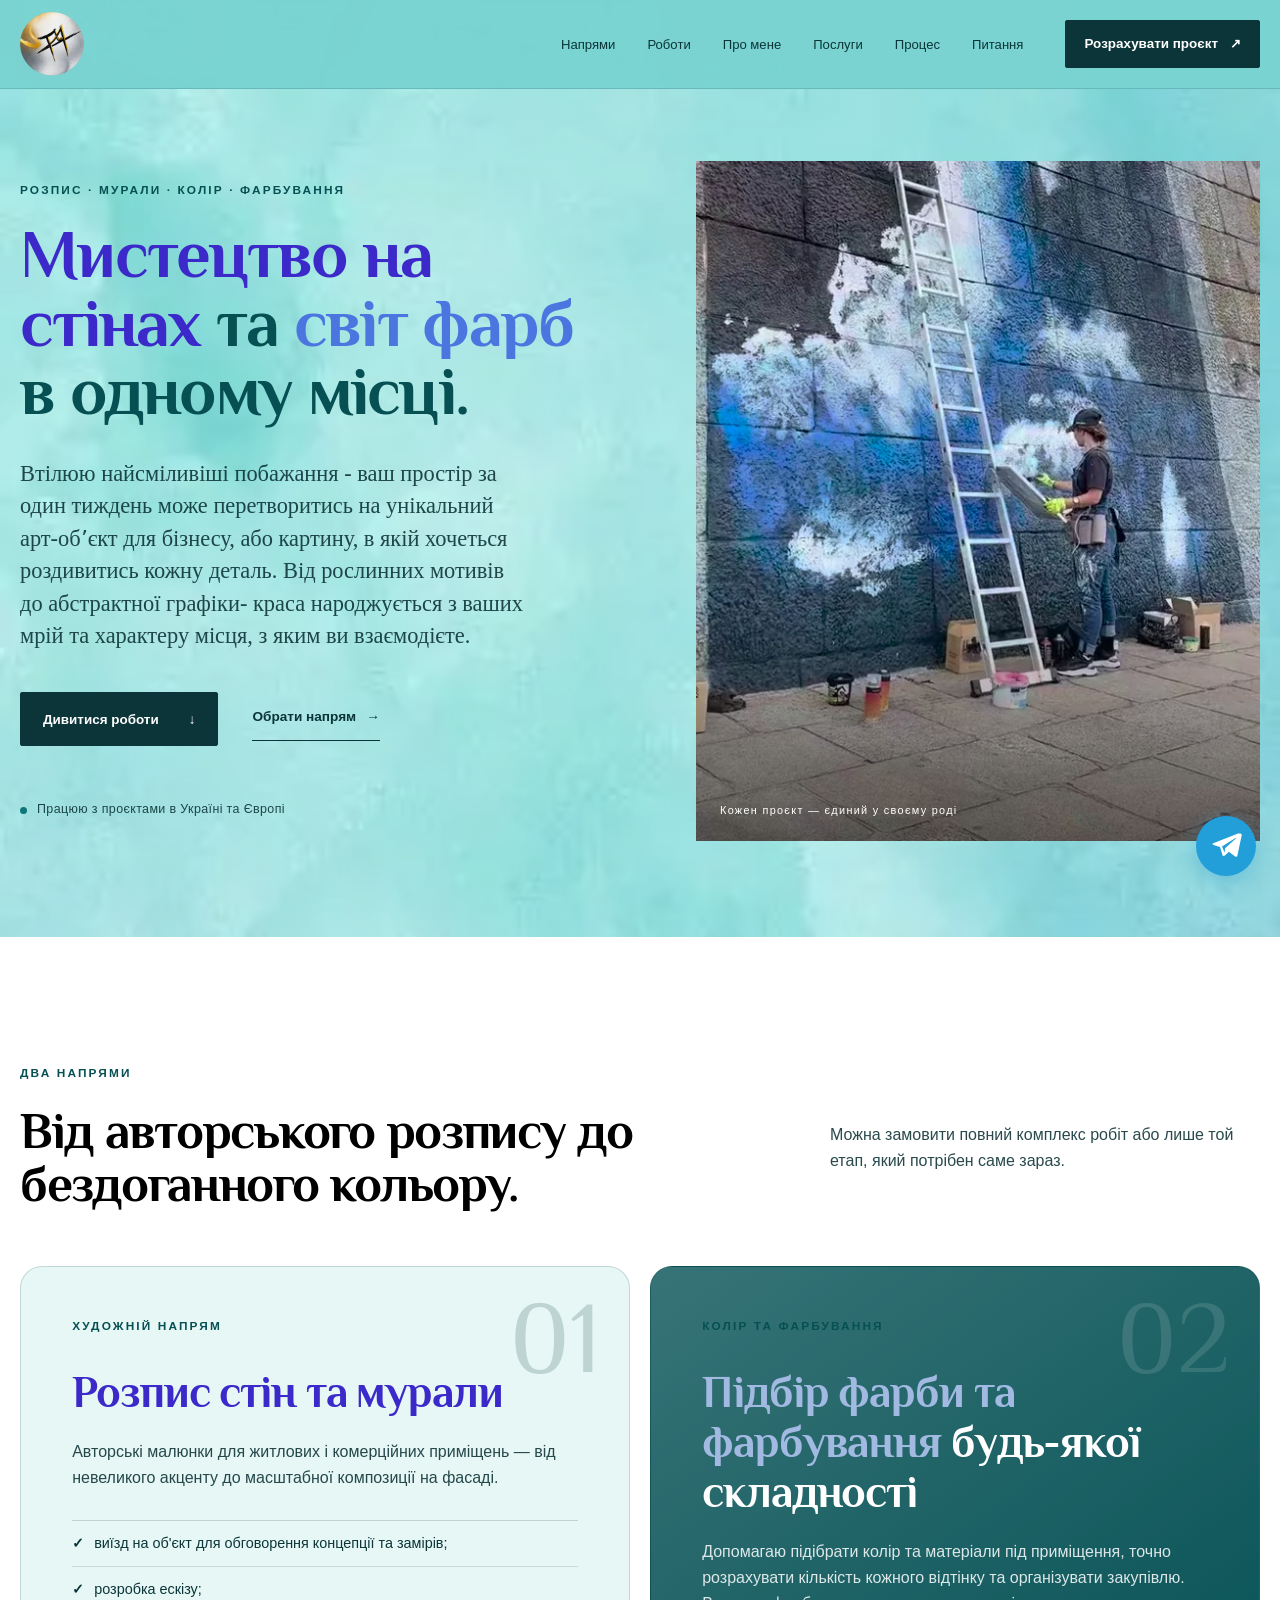
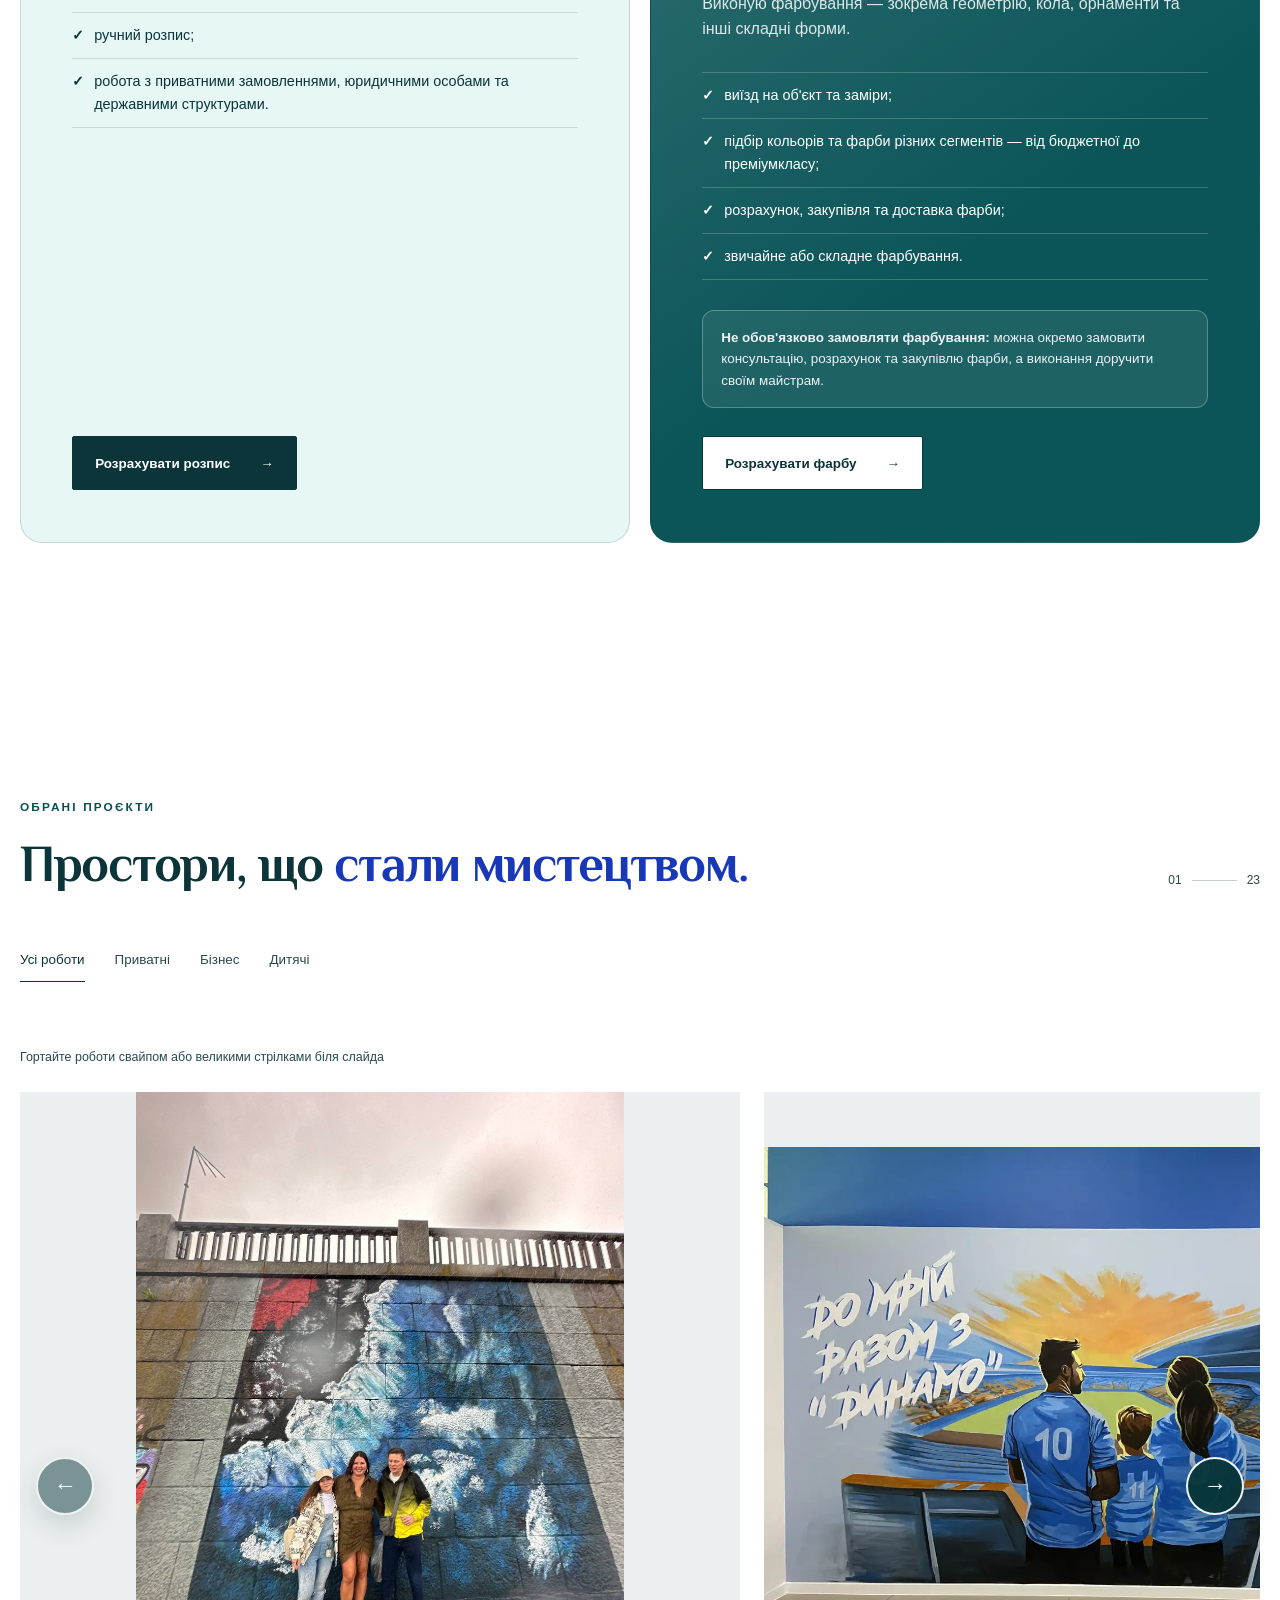
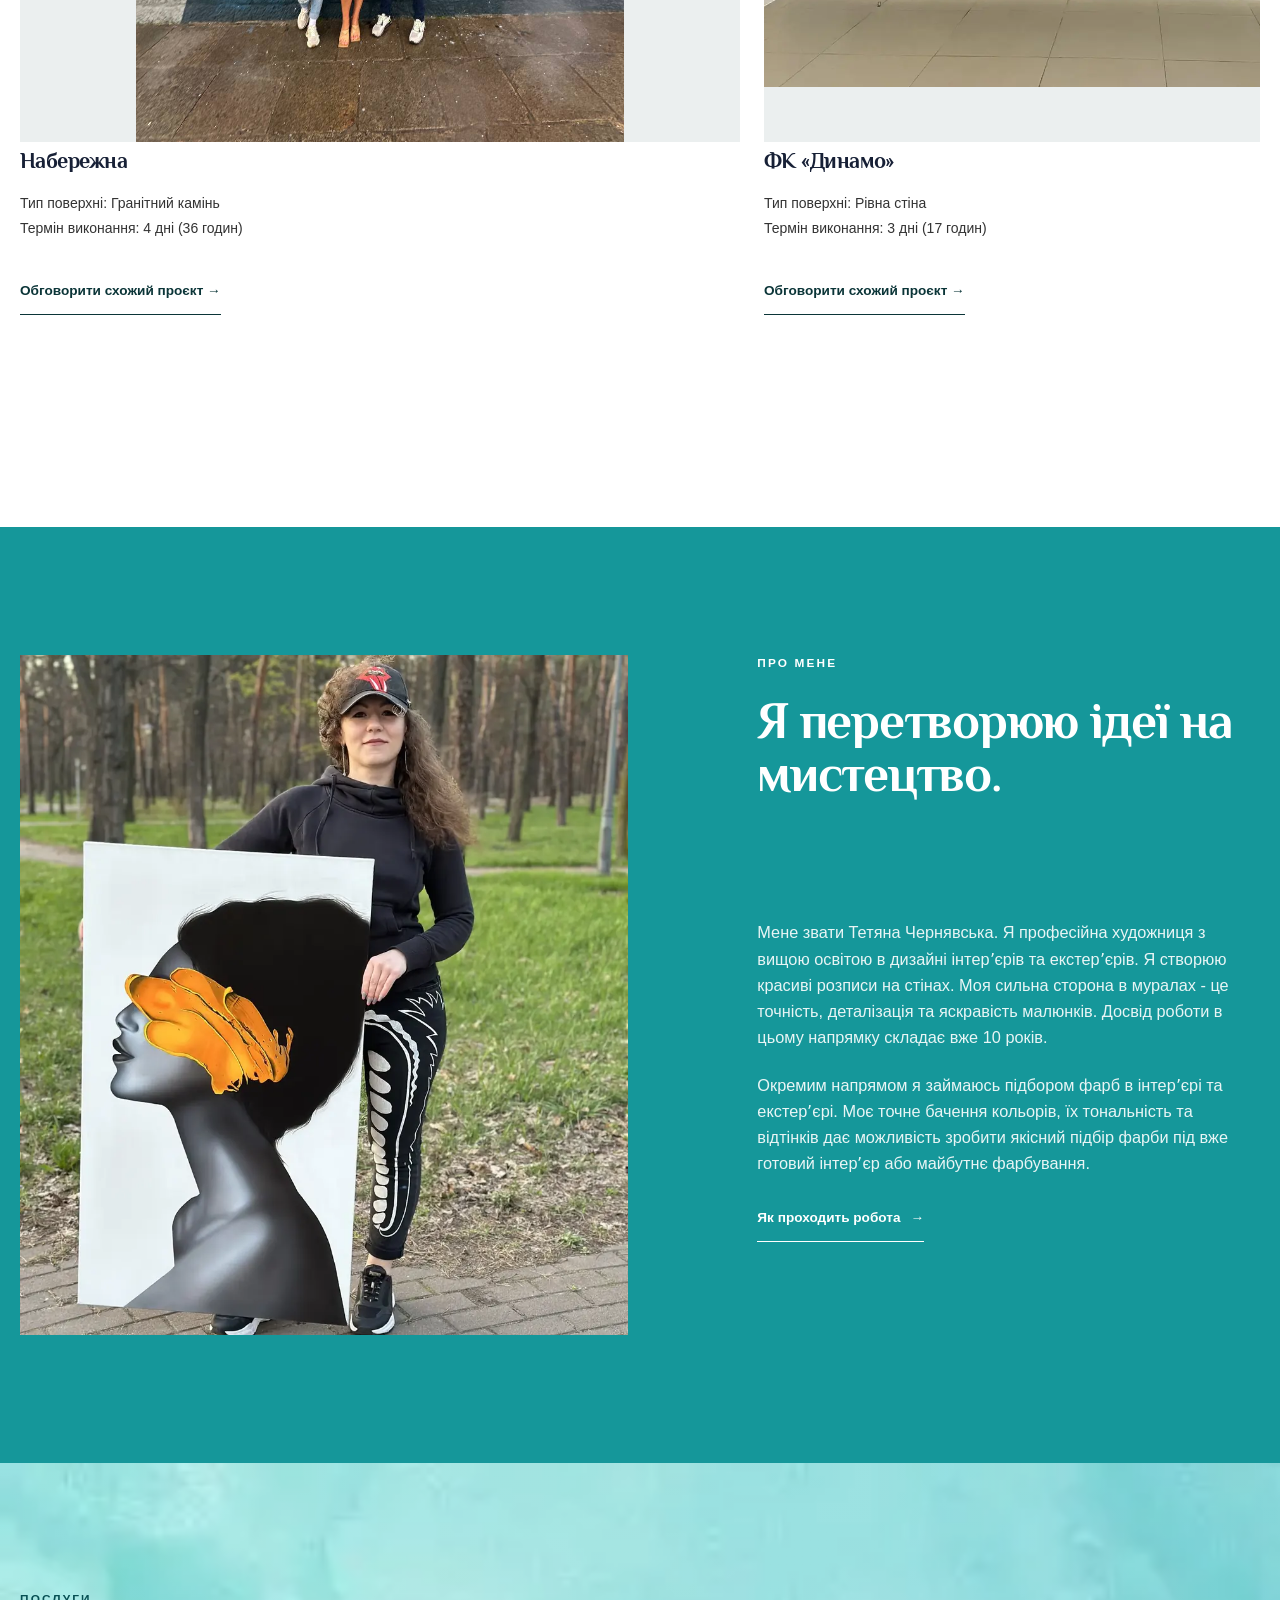
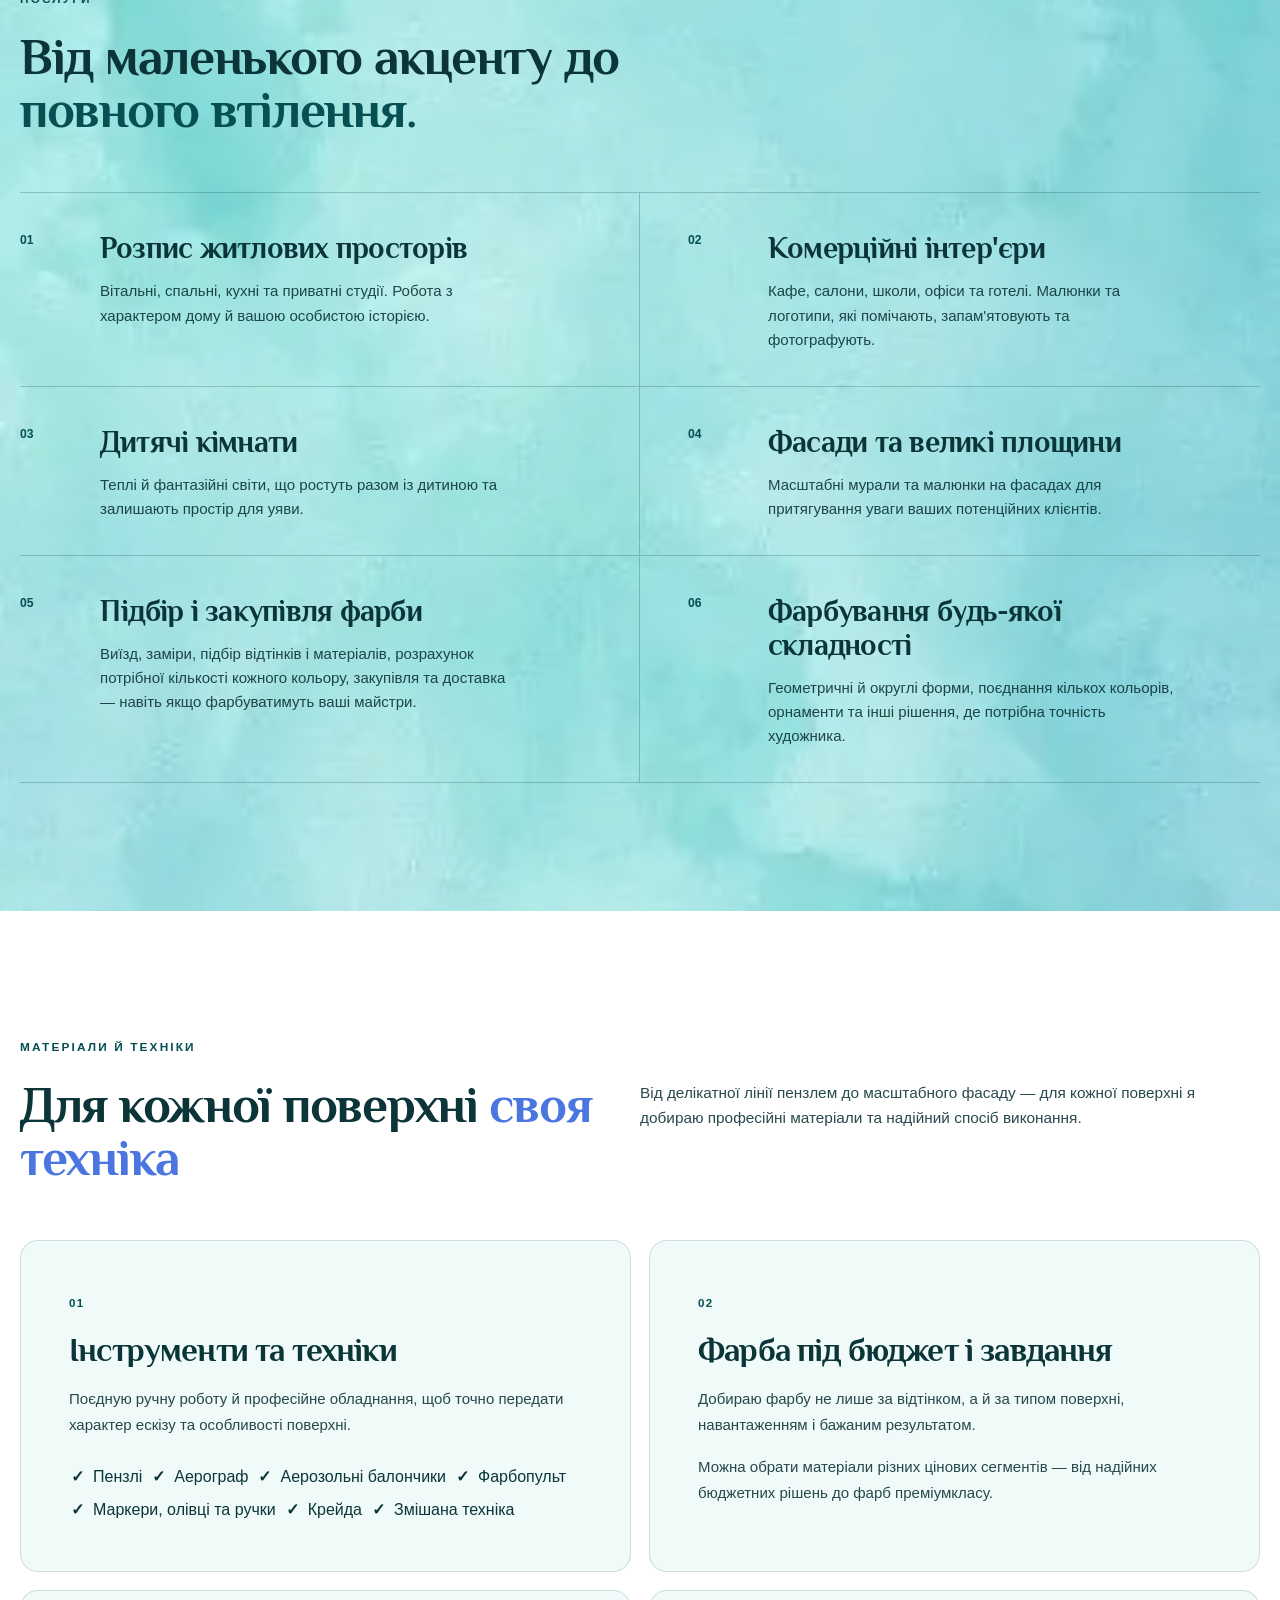
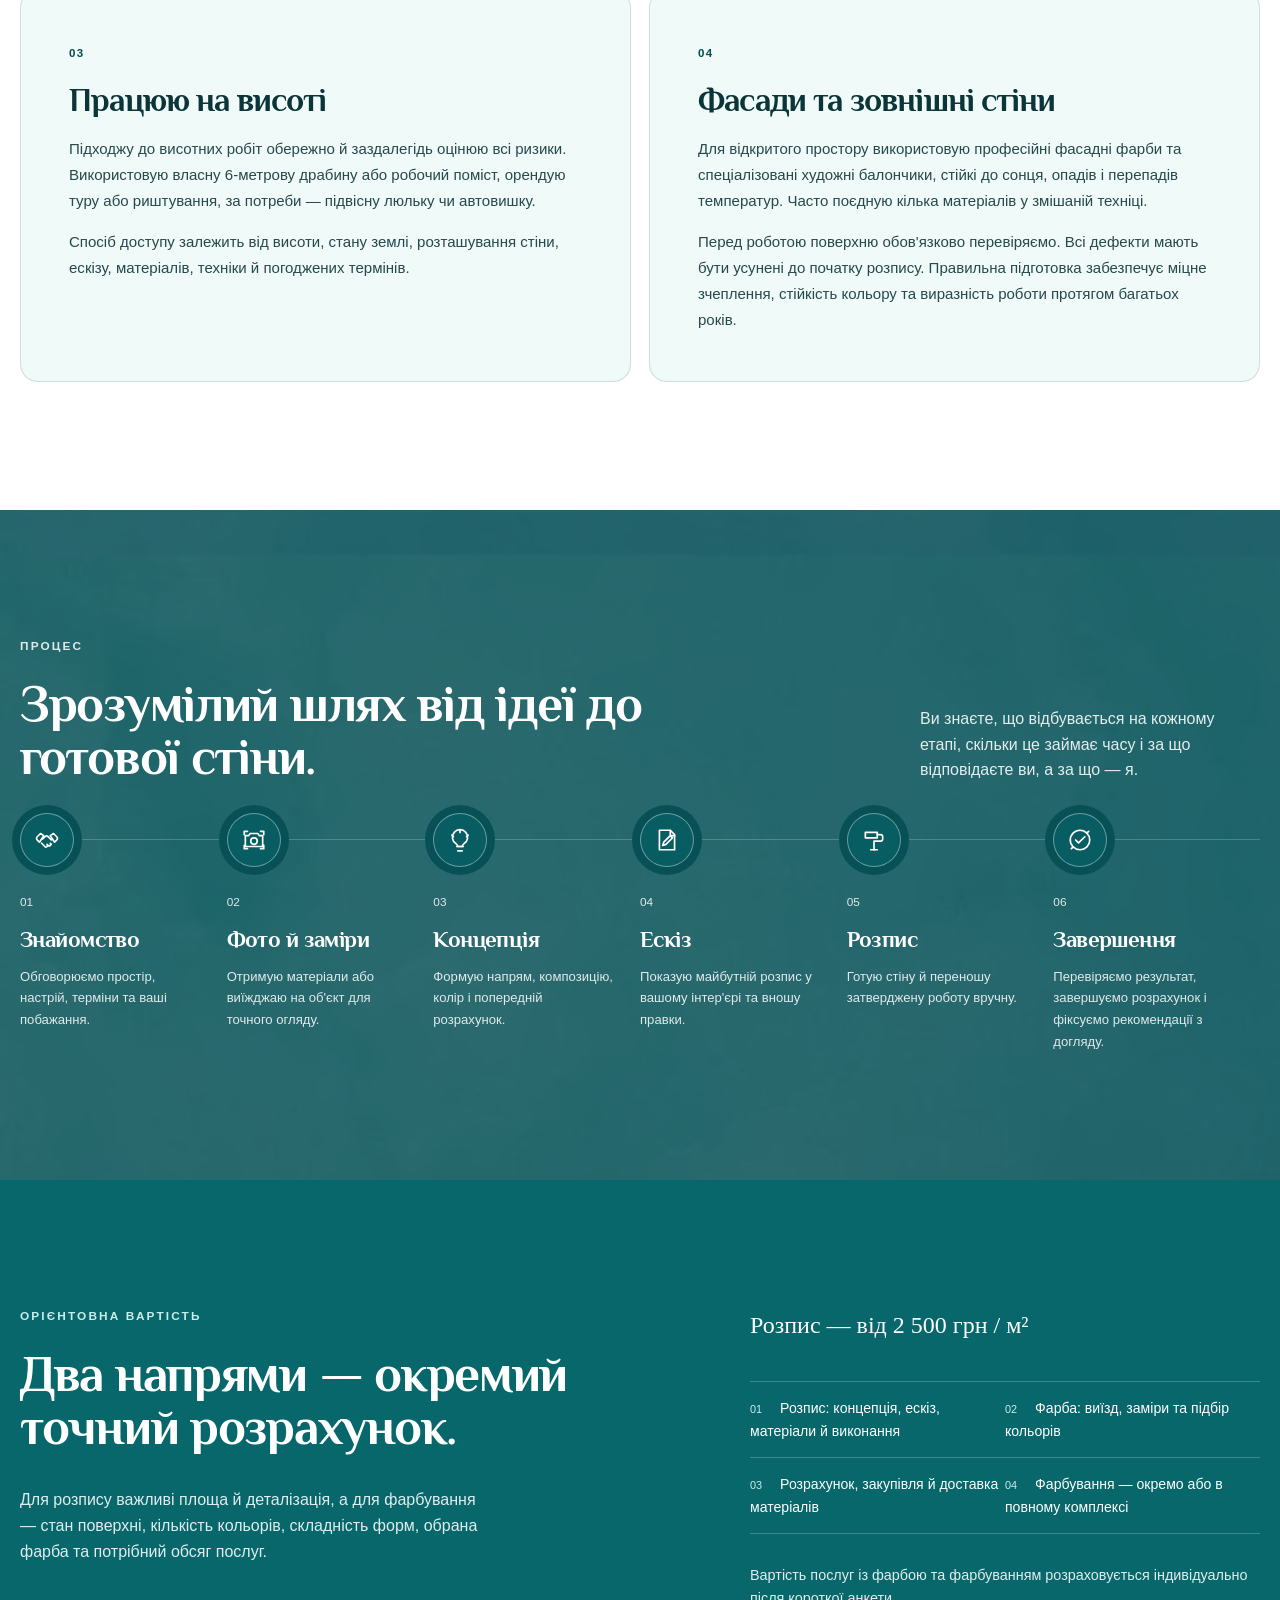
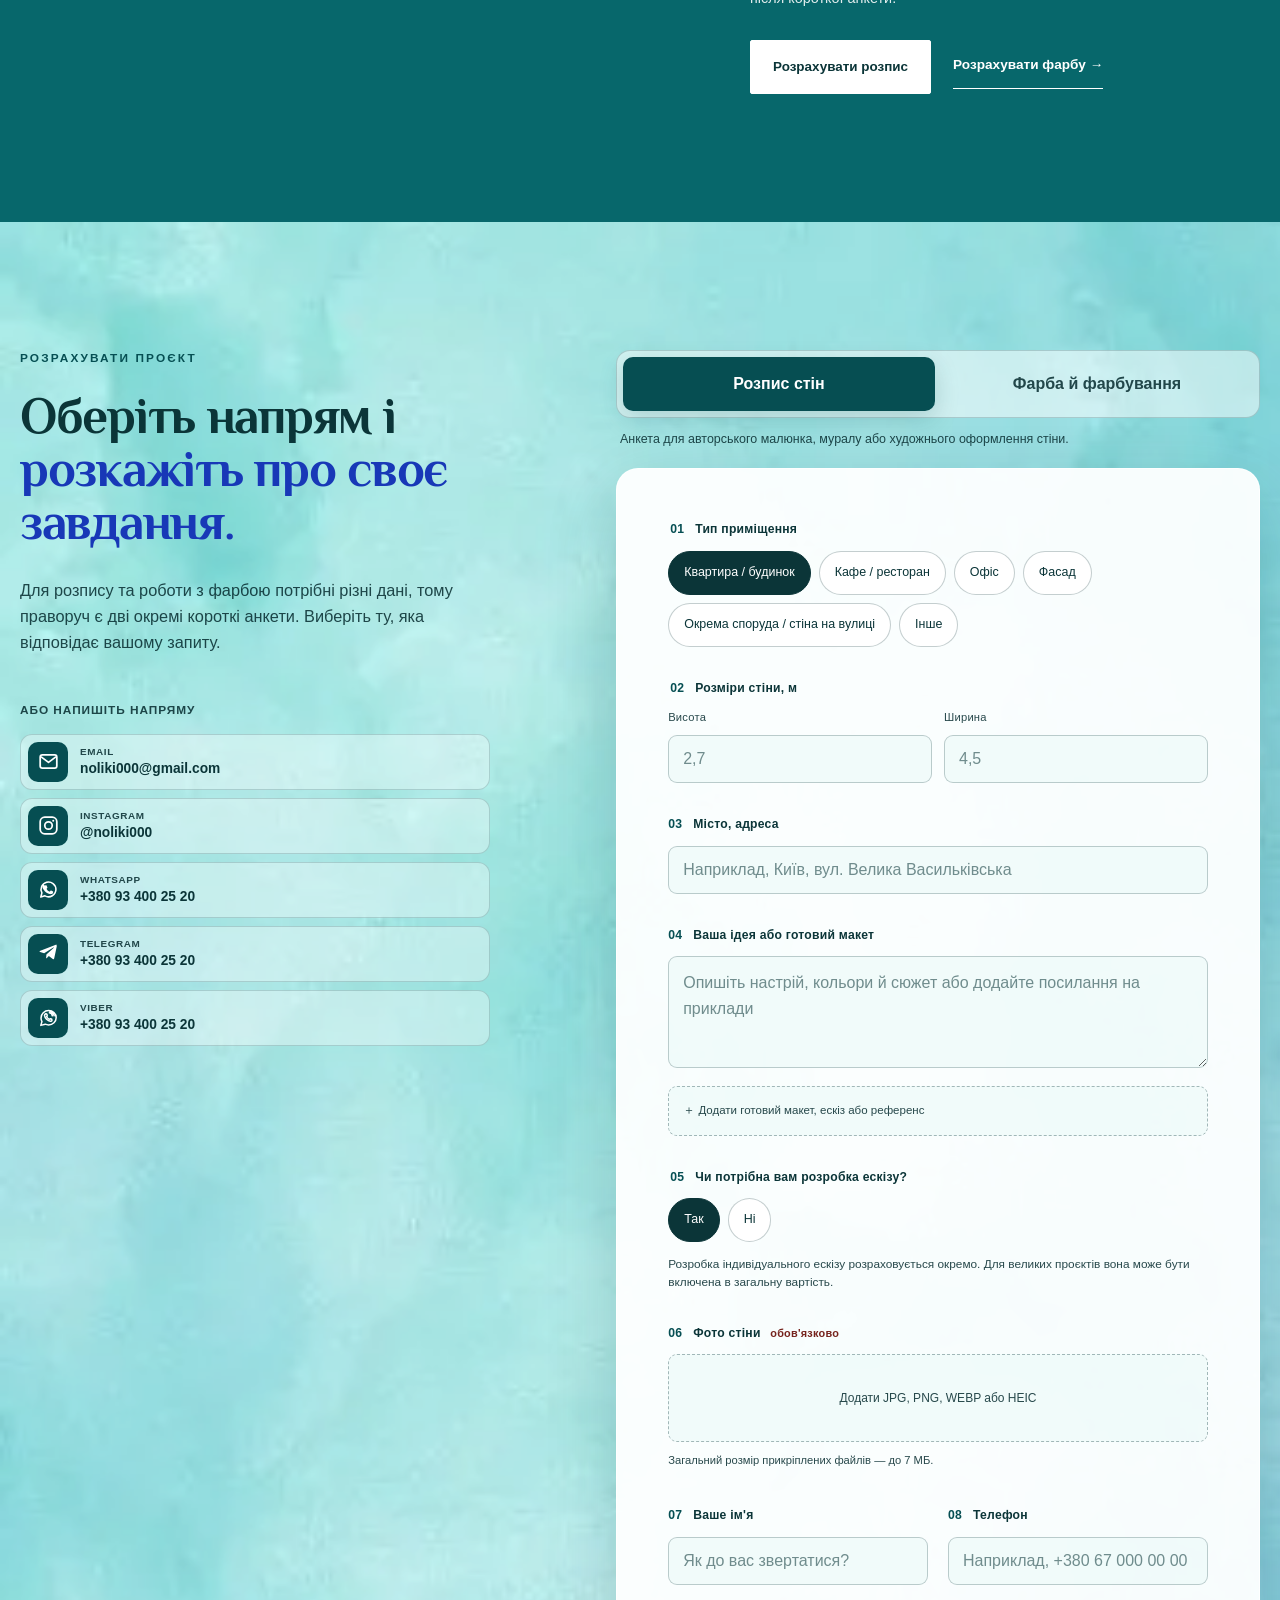
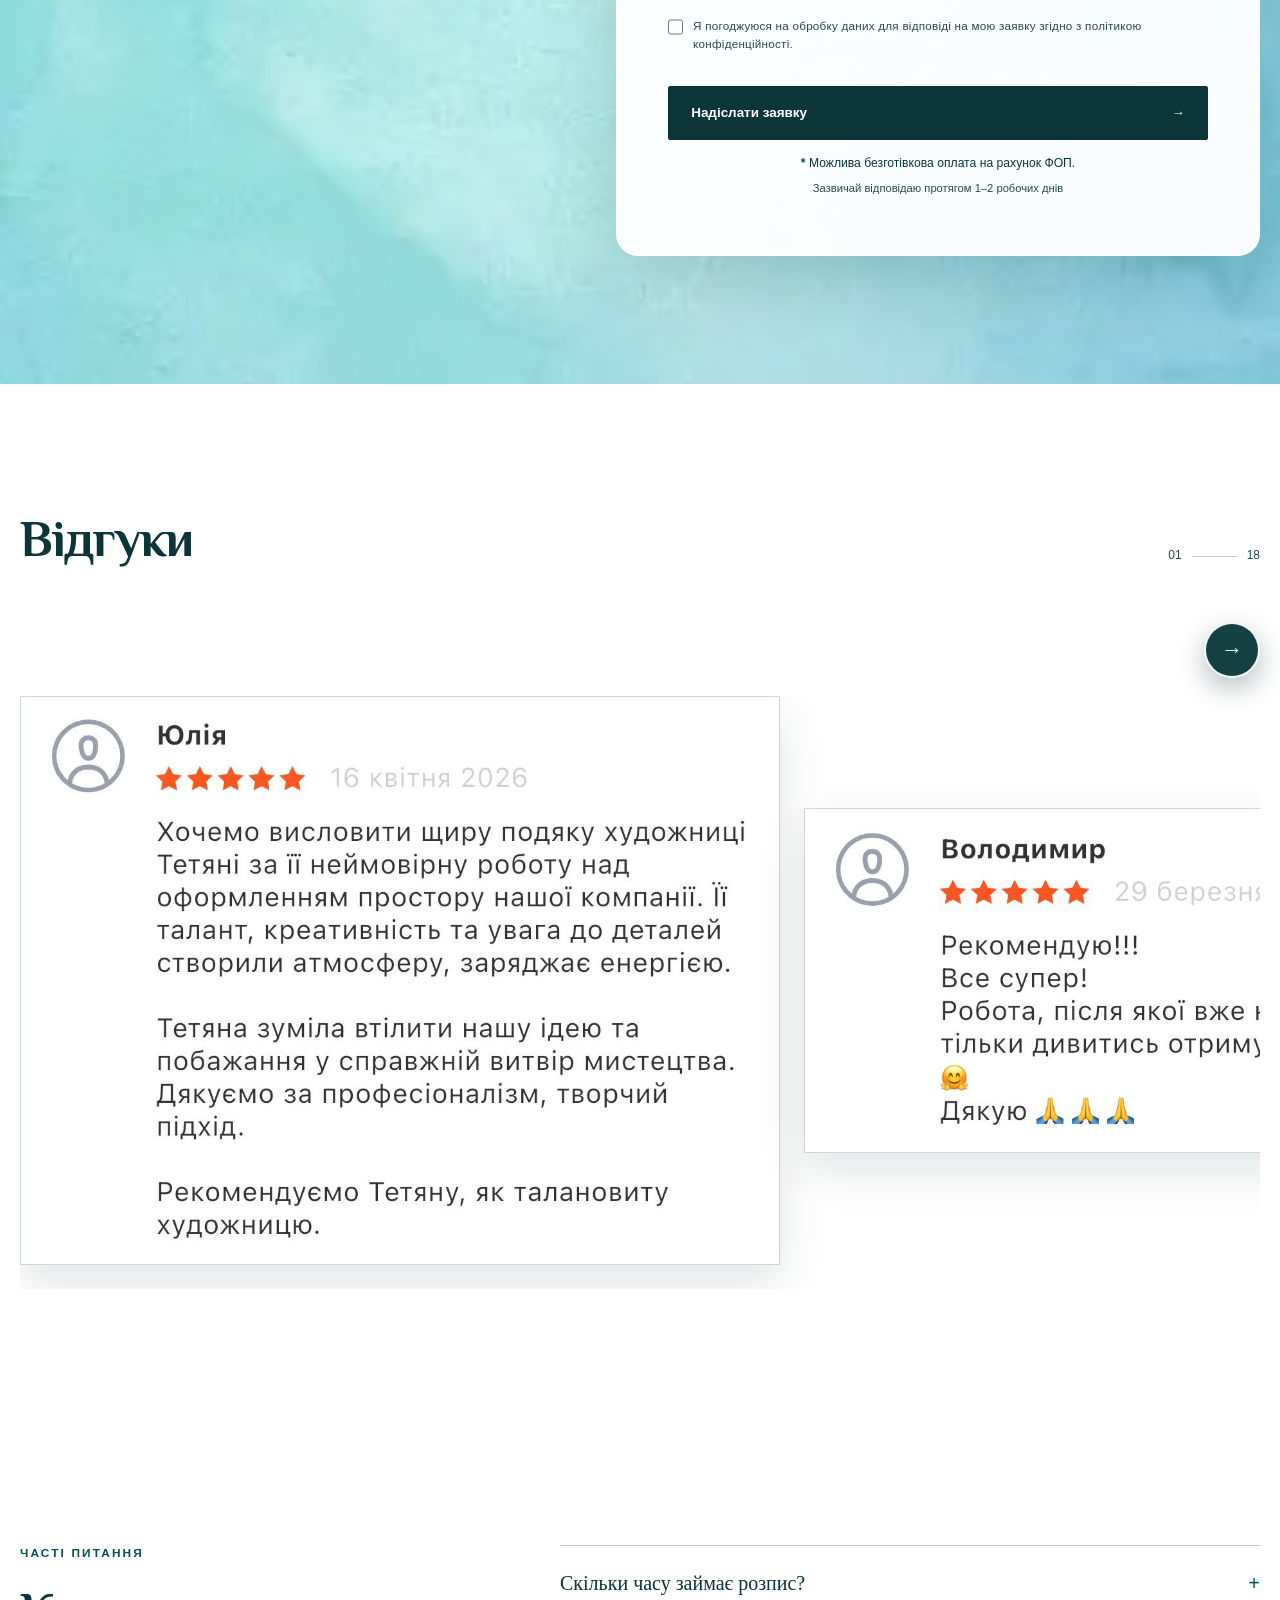
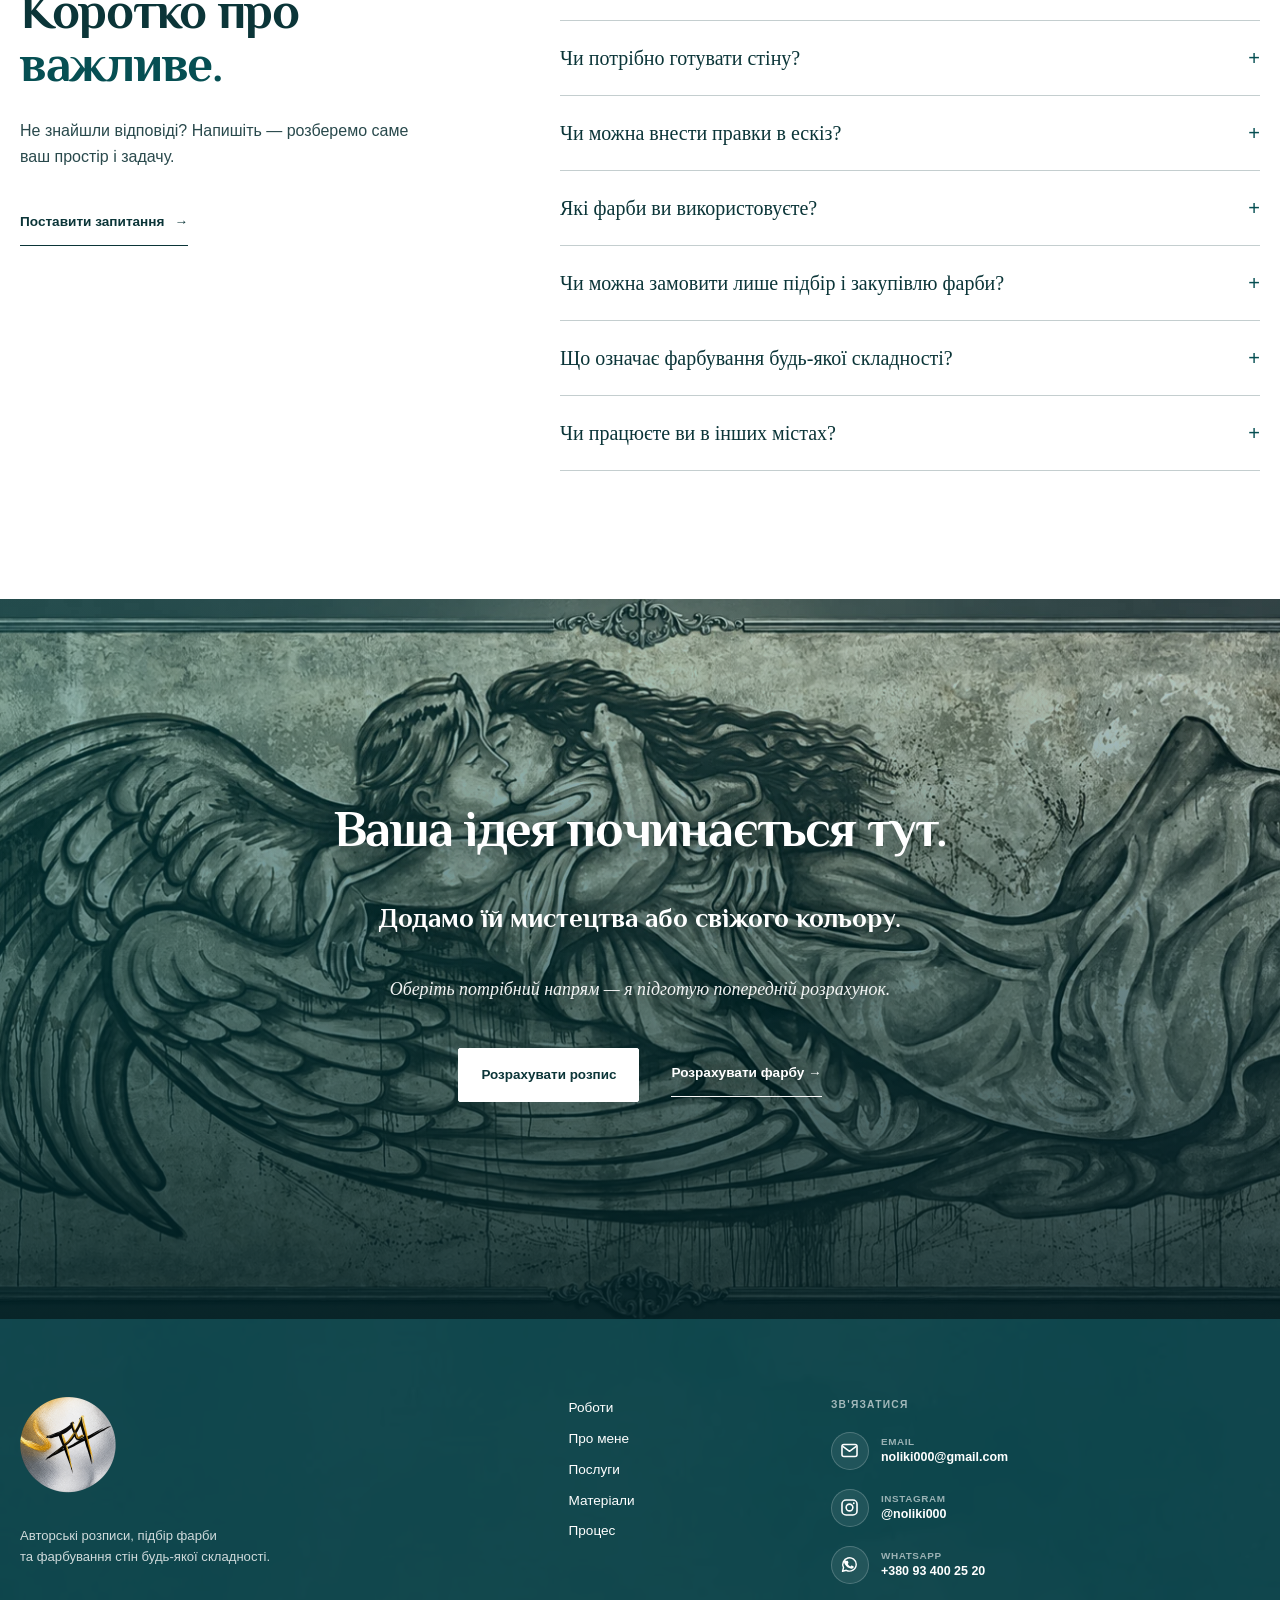
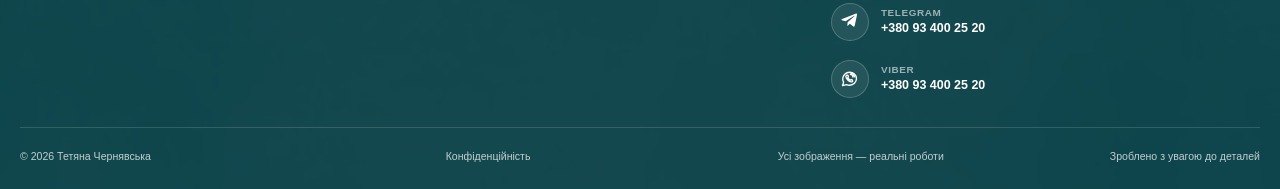
==== commit 7f05135e: "Update portfolio gallery with 23 projects and descriptions" ====
--- a/index.html
+++ b/index.html
@@ -3,11 +3,7 @@
   <head>
     <meta charset="UTF-8">
     <meta name="viewport" content="width=device-width, initial-scale=1, viewport-fit=cover">
-    <script>
-      if ("scrollRestoration" in history) history.scrollRestoration = "manual";
-      if (location.hash) history.replaceState(null, "", location.pathname + location.search);
-      window.scrollTo(0, 0);
-    </script>
+    <script src="early.js"></script>
     <title>Тетяна Чернявська — розпис і фарбування стін</title>
     <meta name="description" content="Авторські розписи, мурали, підбір і закупівля фарби та фарбування стін будь-якої складності для приватних і комерційних просторів.">
     <meta name="theme-color" content="#53C8C8">
@@ -22,7 +18,7 @@
     <link rel="preconnect" href="https://fonts.googleapis.com">
     <link rel="preconnect" href="https://fonts.gstatic.com" crossorigin>
     <link href="https://fonts.googleapis.com/css2?family=Philosopher:wght@400;700&display=swap" rel="stylesheet">
-  <link rel="stylesheet" href="styles.css?v=20260930-1">
+    <link rel="stylesheet" href="styles.css?v=20260930-1">
     <script type="application/ld+json">
       {
         "@context": "https://schema.org",
@@ -39,6 +35,22 @@
         ]
       }
     </script>
+
+    <style id="portfolio-title-visibility-fix">
+      #portfolio-carousel .project-card .project-title {
+        display: block !important; height: auto !important; max-height: none !important;
+        min-height: 0 !important; overflow: visible !important; opacity: 1 !important;
+        visibility: visible !important; transform: none !important;
+      }
+      #portfolio-carousel .project-card .project-title h3 {
+        display: block !important; visibility: visible !important; opacity: 1 !important;
+        position: static !important; height: auto !important; max-height: none !important;
+        overflow: visible !important; margin: 0 0 8px !important;
+        color: #172036 !important; font-size: 22px !important;
+        line-height: 1.25 !important; font-weight: 700 !important;
+        white-space: normal !important;
+      }
+    </style>
   </head>
   <body class="has-site-header">
     <a class="skip-link" href="#main">Перейти до змісту</a>
@@ -100,7 +112,7 @@
         <div class="section-heading" data-reveal>
           <div>
             <p class="eyebrow">ДВА НАПРЯМИ</p>
-            <h2 id="directions-title">Від авторського розпису до <em>бездоганного кольору.</em></h2>
+            <h2 id="directions-title" style="color: #000000 !important;">Від авторського розпису до <em style="color: #000000 !important;">бездоганного кольору.</em></h2>
           </div>
           <p>Можна замовити повний комплекс робіт або лише той етап, який потрібен саме зараз.</p>
         </div>
@@ -129,52 +141,44 @@
         <div class="section-heading" data-reveal>
           <div>
             <p class="eyebrow">ОБРАНІ ПРОЄКТИ</p>
-            <h2>Простори, що <em class="art-heading-accent">стали мистецтвом.</em></h2>
-            <p>Від рослинних мотивів до абстрактної графіки- краса народжується з ваших мрій та характеру місця, з яким ви взаємодієте.</p>
-          </div>
-          <span class="counter" id="portfolio-counter">01 <i></i> 27</span>
+            <h2>Простори, що <em class="art-heading-accent" style="color: #1838B7 !important;">стали мистецтвом.</em></h2>
+          </div>
+          <span class="counter" id="portfolio-counter">01 <i></i> 23</span>
         </div>
         <div class="filters" role="group" aria-label="Фільтр робіт" data-reveal>
           <button class="is-active" type="button" data-filter="all" aria-pressed="true">Усі роботи</button>
           <button type="button" data-filter="private" aria-pressed="false">Приватні</button>
           <button type="button" data-filter="business" aria-pressed="false">Бізнес</button>
           <button type="button" data-filter="kids" aria-pressed="false">Дитячі</button>
-          <button type="button" data-filter="facades" aria-pressed="false">Фасади</button>
-          <button type="button" data-filter="paintings" aria-pressed="false">Картини</button>
-          <button type="button" data-filter="painting-service" aria-pressed="false">Фарбування</button>
-          <button type="button" data-filter="videos" aria-pressed="false">▶ Відео (7)</button>
+
         </div>
         <div class="portfolio-carousel-shell" data-reveal>
           <div class="carousel-actions"><p>Гортайте роботи свайпом або великими стрілками біля слайда</p></div>
           <button class="carousel-arrow carousel-arrow-prev" id="portfolio-prev" type="button" aria-label="Попередня робота"><span aria-hidden="true">←</span></button>
           <div class="portfolio-carousel" id="portfolio-carousel">
-            <article class="project-card" data-category="private"><div class="project-image"><img src="assets/images/works/private/wings.webp" alt="Монохромний настінний розпис із двома постатями та крилами" loading="lazy" decoding="async"><span class="project-view">РЕАЛЬНА РОБОТА</span></div><p>БАР</p><div class="project-title is-template"><h3>Локація: уточнити</h3><span>Термін виконання: уточнити</span></div><a class="text-link project-link" href="#request">Обговорити схожий проєкт →</a></article>
-            <article class="project-card" data-category="private"><div class="project-image"><img src="assets/images/works/private/kiss.webp" alt="Монохромний розпис із поцілунком у приватній спальні" loading="lazy"><span class="project-view">РЕАЛЬНА РОБОТА</span></div><p>СПАЛЬНЯ</p><div class="project-title is-template"><h3>Локація: уточнити</h3><span>Термін виконання: уточнити</span></div><a class="text-link project-link" href="#request">Обговорити схожий проєкт →</a></article>
-            <article class="project-card" data-category="private"><div class="project-image"><img src="assets/images/works/private/marble-wide.webp" alt="Абстрактний настінний розпис під мармур із золотими лініями" loading="lazy"><span class="project-view">РЕАЛЬНА РОБОТА</span></div><p>ПРИВАТНЕ ПРИМІЩЕННЯ</p><div class="project-title is-template"><h3>Локація: уточнити</h3><span>Термін виконання: уточнити</span></div><a class="text-link project-link" href="#request">Обговорити схожий проєкт →</a></article>
-            <article class="project-card" data-category="private"><div class="project-image"><img src="assets/images/works/private/marble-detail.webp" alt="Деталь абстрактного розпису із золотими лініями" loading="lazy"><span class="project-view">РЕАЛЬНА РОБОТА</span></div><p>ПРИВАТНЕ ПРИМІЩЕННЯ</p><div class="project-title is-template"><h3>Локація: уточнити</h3><span>Термін виконання: уточнити</span></div><a class="text-link project-link" href="#request">Обговорити схожий проєкт →</a></article>
-            <article class="project-card" data-category="business"><div class="project-image"><img src="assets/images/works/business/faces-front.webp" alt="Чорно-білий розпис кав'ярні з портретними персонажами" loading="lazy"><span class="project-view">РЕАЛЬНА РОБОТА</span></div><p>КАВ'ЯРНЯ</p><div class="project-title is-template"><h3>Локація: уточнити</h3><span>Термін виконання: уточнити</span></div><a class="text-link project-link" href="#request">Обговорити схожий проєкт →</a></article>
-            <article class="project-card" data-category="business"><div class="project-image"><img src="assets/images/works/business/faces-angle.webp" alt="Розпис кав'ярні з портретами у перспективі" loading="lazy"><span class="project-view">РЕАЛЬНА РОБОТА</span></div><p>КАВ'ЯРНЯ</p><div class="project-title is-template"><h3>Локація: уточнити</h3><span>Термін виконання: уточнити</span></div><a class="text-link project-link" href="#request">Обговорити схожий проєкт →</a></article>
-            <article class="project-card" data-category="business"><div class="project-image"><img src="assets/images/works/business/good-coffee.webp" alt="Золотий ботанічний розпис із колоссям у кав'ярні" loading="lazy"><span class="project-view">РЕАЛЬНА РОБОТА</span></div><p>КАВ'ЯРНЯ</p><div class="project-title is-template"><h3>Локація: уточнити</h3><span>Термін виконання: уточнити</span></div><a class="text-link project-link" href="#request">Обговорити схожий проєкт →</a></article>
-            <article class="project-card" data-category="business"><div class="project-image"><img src="assets/images/works/business/mall-column-left.webp" alt="Розпис навігаційної колони у торговому центрі" loading="lazy"><span class="project-view">РЕАЛЬНА РОБОТА</span></div><p>ТОРГОВИЙ ЦЕНТР</p><div class="project-title is-template"><h3>Локація: уточнити</h3><span>Термін виконання: уточнити</span></div><a class="text-link project-link" href="#request">Обговорити схожий проєкт →</a></article>
-            <article class="project-card" data-category="business"><div class="project-image"><img src="assets/images/works/business/mall-column-right.webp" alt="Інший ракурс розписаної навігаційної колони" loading="lazy"><span class="project-view">РЕАЛЬНА РОБОТА</span></div><p>ТОРГОВИЙ ЦЕНТР</p><div class="project-title is-template"><h3>Локація: уточнити</h3><span>Термін виконання: уточнити</span></div><a class="text-link project-link" href="#request">Обговорити схожий проєкт →</a></article>
-            <article class="project-card" data-category="business"><div class="project-image"><img src="assets/images/works/business/graffiti-space.webp" alt="Кольоровий графічний мурал із міськими персонажами" loading="lazy"><span class="project-view">РЕАЛЬНА РОБОТА</span></div><p>КОМЕРЦІЙНЕ ПРИМІЩЕННЯ</p><div class="project-title is-template"><h3>Локація: уточнити</h3><span>Термін виконання: уточнити</span></div><a class="text-link project-link" href="#request">Обговорити схожий проєкт →</a></article>
-            <article class="project-card" data-category="business"><div class="project-image"><img src="assets/images/works/business/night-bridge.webp" alt="Панорамний розпис нічного мосту" loading="lazy"><span class="project-view">РЕАЛЬНА РОБОТА</span></div><p>КОМЕРЦІЙНЕ ПРИМІЩЕННЯ</p><div class="project-title is-template"><h3>Локація: уточнити</h3><span>Термін виконання: уточнити</span></div><a class="text-link project-link" href="#request">Обговорити схожий проєкт →</a></article>
-            <article class="project-card" data-category="kids"><div class="project-image"><img src="assets/images/works/kids/dynamo-kids.webp" alt="Дитячий спортивний розпис Dynamo Kids" loading="lazy"><span class="project-view">РЕАЛЬНА РОБОТА</span></div><p>ДИТЯЧИЙ ПРОСТІР</p><div class="project-title is-template"><h3>Локація: уточнити</h3><span>Термін виконання: уточнити</span></div><a class="text-link project-link" href="#request">Обговорити схожий проєкт →</a></article>
-            <article class="project-card" data-category="facades"><div class="project-image"><img src="assets/images/works/facades/blue-mural-final.webp" alt="Готовий синій фасадний мурал із хвилями води" loading="lazy"><span class="project-view">РЕАЛЬНА РОБОТА</span></div><p>ПОШТОВА НАБЕРЕЖНА</p><div class="project-title is-template"><h3>Локація: Київ</h3><span>Термін виконання: уточнити</span></div><a class="text-link project-link" href="#request">Обговорити схожий проєкт →</a></article>
-            <article class="project-card has-video" data-category="facades" data-video="true"><div class="project-image"><video controls playsinline preload="none" poster="assets/images/works/facades/blue-mural-process-poster.webp" aria-label="Процес створення синього фасадного муралу"><source src="assets/videos/works/blue-mural-process.mp4" type="video/mp4"></video><button class="video-play" type="button" aria-label="Відтворити відео про створення синього фасадного муралу"><b aria-hidden="true">▶</b><span>Дивитися відео</span></button><span class="project-view">ВІДЕО · ПРОЦЕС</span></div><p>ПОШТОВА НАБЕРЕЖНА · ВІДЕО</p><div class="project-title is-template"><h3>Локація: Київ</h3><span>Термін виконання: уточнити</span></div><a class="text-link project-link" href="#request">Обговорити схожий проєкт →</a></article>
-            <article class="project-card has-video" data-category="facades" data-video="true"><div class="project-image"><video controls playsinline preload="none" poster="assets/images/works/facades/fire-mural-process-poster.webp" aria-label="Процес створення вогняного фасадного муралу"><source src="assets/videos/works/fire-mural-process.mp4" type="video/mp4"></video><button class="video-play" type="button" aria-label="Відтворити відео про створення вогняного фасадного муралу"><b aria-hidden="true">▶</b><span>Дивитися відео</span></button><span class="project-view">ВІДЕО · ПРОЦЕС</span></div><p>ФУТБОЛЬНИЙ КЛУБ · ВІДЕО</p><div class="project-title is-template"><h3>Локація: уточнити</h3><span>Термін виконання: уточнити</span></div><a class="text-link project-link" href="#request">Обговорити схожий проєкт →</a></article>
-            <article class="project-card has-video" data-category="facades" data-video="true"><div class="project-image"><video controls playsinline preload="none" poster="assets/images/works/facades/fire-mural-final-poster.webp" aria-label="Огляд готового вогняного фасадного муралу"><source src="assets/videos/works/fire-mural-final.mp4" type="video/mp4"></video><button class="video-play" type="button" aria-label="Відтворити відео з оглядом готового вогняного муралу"><b aria-hidden="true">▶</b><span>Дивитися відео</span></button><span class="project-view">ВІДЕО · ФІНАЛ</span></div><p>ФУТБОЛЬНИЙ КЛУБ · ВІДЕО</p><div class="project-title is-template"><h3>Локація: уточнити</h3><span>Термін виконання: уточнити</span></div><a class="text-link project-link" href="#request">Обговорити схожий проєкт →</a></article>
-            <article class="project-card" data-category="paintings"><div class="project-image"><img src="assets/images/works/paintings/golden-profile.webp" alt="Тетяна з авторською картиною жіночого профілю" loading="lazy"><span class="project-view">РЕАЛЬНА РОБОТА</span></div><p>АВТОРСЬКА КАРТИНА</p><div class="project-title is-template"><h3>Назва: уточнити</h3><span>Термін виконання: уточнити</span></div><a class="text-link project-link" href="#request">Обговорити схожий проєкт →</a></article>
-            <article class="project-card" data-category="paintings"><div class="project-image"><img src="assets/images/works/paintings/running-horse.webp" alt="Авторська картина із конем у русі" loading="lazy"><span class="project-view">РЕАЛЬНА РОБОТА</span></div><p>АВТОРСЬКА КАРТИНА</p><div class="project-title is-template"><h3>Назва: уточнити</h3><span>Термін виконання: уточнити</span></div><a class="text-link project-link" href="#request">Обговорити схожий проєкт →</a></article>
-            <article class="project-card" data-category="painting-service"><div class="project-image"><img src="assets/images/works/painting-service/complex-geometric-painting.webp" alt="Складне геометричне фарбування стін у синіх, сірих та помаранчевих кольорах" loading="lazy"><span class="project-view">РЕАЛЬНА РОБОТА</span></div><p>ОФІС</p><div class="project-title is-template"><h3>Локація: уточнити</h3><span>Термін виконання: уточнити</span></div><a class="text-link project-link" href="#request" data-request-type="paint">Розрахувати схоже фарбування →</a></article>
-            <article class="project-card" data-category="painting-service"><div class="project-image"><img src="assets/images/works/painting-service/geometric-painting-1-5-weeks.webp" alt="Чорно-біле геометричне фарбування стін в офісі" loading="lazy"><span class="project-view">РЕАЛЬНА РОБОТА</span></div><p>ОФІС · ФАРБУВАННЯ</p><div class="project-title"><h3>Геометричне фарбування</h3><span>Термін виконання: 1,5 тижня</span></div><a class="text-link project-link" href="#request" data-request-type="paint">Розрахувати схоже фарбування →</a></article>
-            <article class="project-card" data-category="painting-service"><div class="project-image"><img src="assets/images/works/painting-service/geometric-painting-170m2.webp" alt="Синьо-помаранчеве геометричне фарбування стін" loading="lazy"><span class="project-view">РЕАЛЬНА РОБОТА</span></div><p>ГЕОМЕТРИЧНЕ ФАРБУВАННЯ</p><div class="project-title"><h3>Площа 170 м²</h3><span>Термін виконання: 2 тижні</span></div><a class="text-link project-link" href="#request" data-request-type="paint">Розрахувати схоже фарбування →</a></article>
-            <article class="project-card has-video" data-category="painting-service" data-video="true"><div class="project-image"><video controls playsinline preload="none" poster="assets/images/works/painting-service/geometric-painting-170m2-poster.webp" aria-label="Процес геометричного фарбування площі 170 квадратних метрів"><source src="assets/videos/works/geometric-painting-170m2.mp4" type="video/mp4"></video><button class="video-play" type="button" aria-label="Відтворити відео геометричного фарбування"><b aria-hidden="true">▶</b><span>Дивитися відео</span></button><span class="project-view">ВІДЕО · ПРОЦЕС</span></div><p>ГЕОМЕТРИЧНЕ ФАРБУВАННЯ · ВІДЕО</p><div class="project-title"><h3>Площа 170 м²</h3><span>Термін виконання: 2 тижні</span></div><a class="text-link project-link" href="#request" data-request-type="paint">Розрахувати схоже фарбування →</a></article>
-            <article class="project-card has-video" data-category="private" data-video="true"><div class="project-image"><video controls playsinline preload="none" poster="assets/images/works/private/apartment-balcony-texture-poster.webp" aria-label="Художнє оформлення балкона у квартирі"><source src="assets/videos/works/apartment-balcony-texture-site.mp4" type="video/mp4"></video><button class="video-play" type="button" aria-label="Відтворити відео оформлення балкона"><b aria-hidden="true">▶</b><span>Дивитися відео</span></button><span class="project-view">ВІДЕО · РЕЗУЛЬТАТ</span></div><p>КВАРТИРА · БАЛКОН</p><div class="project-title"><h3>Фактура стіни «баранчик»</h3><span>Термін виконання: 3 тижні</span></div><a class="text-link project-link" href="#request">Обговорити схожий проєкт →</a></article>
-            <article class="project-card" data-category="private"><div class="project-image"><img src="assets/images/works/private/private-house-texture-2-weeks.webp" alt="Художній розпис у приватному будинку з фактурою стіни баранчик" loading="lazy"><span class="project-view">РЕАЛЬНА РОБОТА</span></div><p>ПРИВАТНИЙ БУДИНОК</p><div class="project-title"><h3>Фактура стіни «баранчик»</h3><span>Термін виконання: 2 тижні</span></div><a class="text-link project-link" href="#request">Обговорити схожий проєкт →</a></article>
-            <article class="project-card" data-category="private"><div class="project-image"><img src="assets/images/works/private/private-house-3-weeks.webp" alt="Панорамний художній розпис у приватному будинку" loading="lazy"><span class="project-view">РЕАЛЬНА РОБОТА</span></div><p>ПРИВАТНИЙ БУДИНОК</p><div class="project-title"><h3>Художній розпис приміщення</h3><span>Термін виконання: 3 тижні</span></div><a class="text-link project-link" href="#request">Обговорити схожий проєкт →</a></article>
-            <article class="project-card has-video" data-category="kids" data-video="true"><div class="project-image"><video controls playsinline preload="none" poster="assets/images/works/kids/fc-dynamo-mural-poster.webp" aria-label="Процес створення розпису для футбольного клубу Динамо"><source src="assets/videos/works/fc-dynamo-mural.mp4" type="video/mp4"></video><button class="video-play" type="button" aria-label="Відтворити відео розпису для ФК Динамо"><b aria-hidden="true">▶</b><span>Дивитися відео</span></button><span class="project-view">ВІДЕО · ПРОЦЕС</span></div><p>СПОРТИВНИЙ ПРОСТІР</p><div class="project-title"><h3>ФК «Динамо»</h3></div><a class="text-link project-link" href="#request">Обговорити схожий проєкт →</a></article>
-            <article class="project-card has-video" data-category="business" data-video="true"><div class="project-image"><video controls playsinline preload="none" poster="assets/images/works/business/bar-mural-poster.webp" aria-label="Процес створення художнього розпису в барі"><source src="assets/videos/works/bar-mural.mp4" type="video/mp4"></video><button class="video-play" type="button" aria-label="Відтворити відео розпису в барі"><b aria-hidden="true">▶</b><span>Дивитися відео</span></button><span class="project-view">ВІДЕО · ПРОЦЕС</span></div><p>БАР</p><div class="project-title"><h3>Художній розпис інтер’єру</h3><span>Термін виконання: 5 днів</span></div><a class="text-link project-link" href="#request">Обговорити схожий проєкт →</a></article>
+            <article class="project-card" data-category="facades"><div class="project-image"><img src="assets/images/works/facades/svit-navyvorit-mural.jpg" alt="Мурал «Світ Навиворіт»" loading="lazy" decoding="async"><span class="project-view">РЕАЛЬНА РОБОТА</span></div><p class="project-meta">НАБЕРЕЖНА</p><div class="project-title"><h3>Набережна</h3></div><div class="project-description" style="display:block !important;visibility:visible !important;opacity:1 !important;height:auto !important;max-height:none !important;overflow:visible !important;padding:6px 0 10px !important;"><p style="display:block !important;visibility:visible !important;opacity:1 !important;position:static !important;height:auto !important;max-height:none !important;overflow:visible !important;margin:4px 0 !important;font-size:14px !important;line-height:1.5 !important;color:#333 !important;white-space:normal !important;">Тип поверхні: Гранітний камінь</p><p style="display:block !important;visibility:visible !important;opacity:1 !important;position:static !important;height:auto !important;max-height:none !important;overflow:visible !important;margin:4px 0 !important;font-size:14px !important;line-height:1.5 !important;color:#333 !important;white-space:normal !important;">Термін виконання: 4 дні (36 годин)</p></div><a class="text-link project-link" href="#request">Обговорити схожий проєкт →</a></article>
+            <article class="project-card" data-category="kids"><div class="project-image"><img src="assets/images/works/kids/dynamo-kids.webp" alt="Футбольний розпис «Динамо KIDS»" loading="lazy" decoding="async"><span class="project-view">РЕАЛЬНА РОБОТА</span></div><p class="project-meta">ФК «ДИНАМО»</p><div class="project-title"><h3>ФК «Динамо»</h3></div><div class="project-description" style="display:block !important;visibility:visible !important;opacity:1 !important;height:auto !important;max-height:none !important;overflow:visible !important;padding:6px 0 10px !important;"><p style="display:block !important;visibility:visible !important;opacity:1 !important;position:static !important;height:auto !important;max-height:none !important;overflow:visible !important;margin:4px 0 !important;font-size:14px !important;line-height:1.5 !important;color:#333 !important;white-space:normal !important;">Тип поверхні: Рівна стіна</p><p style="display:block !important;visibility:visible !important;opacity:1 !important;position:static !important;height:auto !important;max-height:none !important;overflow:visible !important;margin:4px 0 !important;font-size:14px !important;line-height:1.5 !important;color:#333 !important;white-space:normal !important;">Термін виконання: 3 дні (17 годин)</p></div><a class="text-link project-link" href="#request">Обговорити схожий проєкт →</a></article>
+            <article class="project-card" data-category="private"><div class="project-image"><img src="assets/images/works/private/lebedi.png" alt="Лебеді на озері — розпис стін" loading="lazy" decoding="async"><span class="project-view">РЕАЛЬНА РОБОТА</span></div><p class="project-meta">ПРИВАТНИЙ БУДИНОК</p><div class="project-title"><h3>Приватний будинок</h3></div><div class="project-description" style="display:block !important;visibility:visible !important;opacity:1 !important;height:auto !important;max-height:none !important;overflow:visible !important;padding:6px 0 10px !important;"><p style="display:block !important;visibility:visible !important;opacity:1 !important;position:static !important;height:auto !important;max-height:none !important;overflow:visible !important;margin:4px 0 !important;font-size:14px !important;line-height:1.5 !important;color:#333 !important;white-space:normal !important;">Тип поверхні: Декоративна штукатурка «короїд»</p><p style="display:block !important;visibility:visible !important;opacity:1 !important;position:static !important;height:auto !important;max-height:none !important;overflow:visible !important;margin:4px 0 !important;font-size:14px !important;line-height:1.5 !important;color:#333 !important;white-space:normal !important;">Термін виконання: 10 днів (60 годин)</p></div><a class="text-link project-link" href="#request">Обговорити схожий проєкт →</a></article>
+            <article class="project-card" data-category="private"><div class="project-image"><img src="assets/images/works/private/pool-sea.png" alt="Басейн із морським пейзажем" loading="lazy" decoding="async"><span class="project-view">РЕАЛЬНА РОБОТА</span></div><p class="project-meta">ПРИВАТНИЙ БУДИНОК</p><div class="project-title"><h3>Приватний будинок</h3></div><div class="project-description" style="display:block !important;visibility:visible !important;opacity:1 !important;height:auto !important;max-height:none !important;overflow:visible !important;padding:6px 0 10px !important;"><p style="display:block !important;visibility:visible !important;opacity:1 !important;position:static !important;height:auto !important;max-height:none !important;overflow:visible !important;margin:4px 0 !important;font-size:14px !important;line-height:1.5 !important;color:#333 !important;white-space:normal !important;">Тип поверхні: Стіна з барельєфом</p><p style="display:block !important;visibility:visible !important;opacity:1 !important;position:static !important;height:auto !important;max-height:none !important;overflow:visible !important;margin:4px 0 !important;font-size:14px !important;line-height:1.5 !important;color:#333 !important;white-space:normal !important;">Термін виконання: 3 тижні (командна робота)</p></div><a class="text-link project-link" href="#request">Обговорити схожий проєкт →</a></article>
+            <article class="project-card" data-category="private"><div class="project-image"><img src="assets/images/works/gallery/photo-05-new.jpg" alt="Монохромний художній розпис із двома ангелами" loading="lazy" decoding="async"><span class="project-view">РЕАЛЬНА РОБОТА</span></div><p class="project-meta">БАР</p><div class="project-title"><h3>Бар</h3></div><div class="project-description" style="display:block !important;visibility:visible !important;opacity:1 !important;height:auto !important;max-height:none !important;overflow:visible !important;padding:6px 0 10px !important;"><p style="display:block !important;visibility:visible !important;opacity:1 !important;position:static !important;height:auto !important;max-height:none !important;overflow:visible !important;margin:4px 0 !important;font-size:14px !important;line-height:1.5 !important;color:#333 !important;white-space:normal !important;">Тип поверхні: Рівна стіна</p><p style="display:block !important;visibility:visible !important;opacity:1 !important;position:static !important;height:auto !important;max-height:none !important;overflow:visible !important;margin:4px 0 !important;font-size:14px !important;line-height:1.5 !important;color:#333 !important;white-space:normal !important;">Термін виконання: 5 днів (30 годин)</p></div><a class="text-link project-link" href="#request">Обговорити схожий проєкт →</a></article>
+            <article class="project-card" data-category="private"><div class="project-image"><img src="assets/images/works/private/kiss.webp" alt="Закохані — розпис стіни у спальні" loading="lazy" decoding="async"><span class="project-view">РЕАЛЬНА РОБОТА</span></div><p class="project-meta">КВАРТИРА</p><div class="project-title"><h3>Квартира</h3></div><div class="project-description" style="display:block !important;visibility:visible !important;opacity:1 !important;height:auto !important;max-height:none !important;overflow:visible !important;padding:6px 0 10px !important;"><p style="display:block !important;visibility:visible !important;opacity:1 !important;position:static !important;height:auto !important;max-height:none !important;overflow:visible !important;margin:4px 0 !important;font-size:14px !important;line-height:1.5 !important;color:#333 !important;white-space:normal !important;">Тип поверхні: Рівна стіна</p><p style="display:block !important;visibility:visible !important;opacity:1 !important;position:static !important;height:auto !important;max-height:none !important;overflow:visible !important;margin:4px 0 !important;font-size:14px !important;line-height:1.5 !important;color:#333 !important;white-space:normal !important;">Термін виконання: 4 дні (27 годин)</p></div><a class="text-link project-link" href="#request">Обговорити схожий проєкт →</a></article>
+            <article class="project-card" data-category="private"><div class="project-image"><img src="assets/images/works/private/japan.jpg" alt="Японський пейзаж — загальний вигляд" loading="lazy" decoding="async"><span class="project-view">РЕАЛЬНА РОБОТА</span></div><p class="project-meta">КВАРТИРА</p><div class="project-title"><h3>Квартира</h3></div><div class="project-description" style="display:block !important;visibility:visible !important;opacity:1 !important;height:auto !important;max-height:none !important;overflow:visible !important;padding:6px 0 10px !important;"><p style="display:block !important;visibility:visible !important;opacity:1 !important;position:static !important;height:auto !important;max-height:none !important;overflow:visible !important;margin:4px 0 !important;font-size:14px !important;line-height:1.5 !important;color:#333 !important;white-space:normal !important;">Тип поверхні: Фактурна штукатурка «баранчик»</p><p style="display:block !important;visibility:visible !important;opacity:1 !important;position:static !important;height:auto !important;max-height:none !important;overflow:visible !important;margin:4px 0 !important;font-size:14px !important;line-height:1.5 !important;color:#333 !important;white-space:normal !important;">Термін виконання: 3 тижні (100 годин)</p></div><a class="text-link project-link" href="#request">Обговорити схожий проєкт →</a></article>
+            <article class="project-card" data-category="private"><div class="project-image"><img src="assets/images/works/private/japan1.jpg" alt="Японський пейзаж — пагода крупним планом" loading="lazy" decoding="async"><span class="project-view">РЕАЛЬНА РОБОТА</span></div><p class="project-meta">ФРАГМЕНТ РОБОТИ</p><div class="project-title"><h3>Фрагмент роботи</h3></div><a class="text-link project-link" href="#request">Обговорити схожий проєкт →</a></article>
+            <article class="project-card" data-category="business"><div class="project-image"><img src="assets/images/works/business/new-york-metro.jpg" alt="Графіті з нью-йоркським метро" loading="lazy" decoding="async"><span class="project-view">РЕАЛЬНА РОБОТА</span></div><p class="project-meta">БАР</p><div class="project-title"><h3>Бар</h3></div><div class="project-description" style="display:block !important;visibility:visible !important;opacity:1 !important;height:auto !important;max-height:none !important;overflow:visible !important;padding:6px 0 10px !important;"><p style="display:block !important;visibility:visible !important;opacity:1 !important;position:static !important;height:auto !important;max-height:none !important;overflow:visible !important;margin:4px 0 !important;font-size:14px !important;line-height:1.5 !important;color:#333 !important;white-space:normal !important;">Тип поверхні: Рівна стіна</p><p style="display:block !important;visibility:visible !important;opacity:1 !important;position:static !important;height:auto !important;max-height:none !important;overflow:visible !important;margin:4px 0 !important;font-size:14px !important;line-height:1.5 !important;color:#333 !important;white-space:normal !important;">Термін виконання: 6 днів (36 годин)</p></div><a class="text-link project-link" href="#request">Обговорити схожий проєкт →</a></article>
+            <article class="project-card" data-category="kids"><div class="project-image"><img src="assets/images/works/gallery/photo-10-new.jpg" alt="Настінний розпис дитячої футбольної команди на тлі стадіону" loading="lazy" decoding="async"><span class="project-view">РЕАЛЬНА РОБОТА</span></div><p class="project-meta">СПОРТИВНА ШКОЛА</p><div class="project-title"><h3>Спортивна школа</h3></div><div class="project-description" style="display:block !important;visibility:visible !important;opacity:1 !important;height:auto !important;max-height:none !important;overflow:visible !important;padding:6px 0 10px !important;"><p style="display:block !important;visibility:visible !important;opacity:1 !important;position:static !important;height:auto !important;max-height:none !important;overflow:visible !important;margin:4px 0 !important;font-size:14px !important;line-height:1.5 !important;color:#333 !important;white-space:normal !important;">Тип поверхні: Цегляна поверхня</p><p style="display:block !important;visibility:visible !important;opacity:1 !important;position:static !important;height:auto !important;max-height:none !important;overflow:visible !important;margin:4px 0 !important;font-size:14px !important;line-height:1.5 !important;color:#333 !important;white-space:normal !important;">Термін виконання: 6 днів (45 годин)</p></div><a class="text-link project-link" href="#request">Обговорити схожий проєкт →</a></article>
+            <article class="project-card" data-category="business"><div class="project-image"><img src="assets/images/works/private/wine-glass.jpg" alt="Розпис із келихом вина" loading="lazy" decoding="async"><span class="project-view">РЕАЛЬНА РОБОТА</span></div><p class="project-meta">КАБІНЕТ</p><div class="project-title"><h3>Кабінет</h3></div><div class="project-description" style="display:block !important;visibility:visible !important;opacity:1 !important;height:auto !important;max-height:none !important;overflow:visible !important;padding:6px 0 10px !important;"><p style="display:block !important;visibility:visible !important;opacity:1 !important;position:static !important;height:auto !important;max-height:none !important;overflow:visible !important;margin:4px 0 !important;font-size:14px !important;line-height:1.5 !important;color:#333 !important;white-space:normal !important;">Тип поверхні: Дрібнозерниста поверхня</p><p style="display:block !important;visibility:visible !important;opacity:1 !important;position:static !important;height:auto !important;max-height:none !important;overflow:visible !important;margin:4px 0 !important;font-size:14px !important;line-height:1.5 !important;color:#333 !important;white-space:normal !important;">Термін виконання: 1 день (6 годин)</p></div><a class="text-link project-link" href="#request">Обговорити схожий проєкт →</a></article>
+            <article class="project-card" data-category="private"><div class="project-image"><img src="assets/images/works/private/woman-silhouette.jpg" alt="Жіночий силует — настінний розпис" loading="lazy" decoding="async"><span class="project-view">РЕАЛЬНА РОБОТА</span></div><p class="project-meta">КВАРТИРА</p><div class="project-title"><h3>Квартира</h3></div><div class="project-description" style="display:block !important;visibility:visible !important;opacity:1 !important;height:auto !important;max-height:none !important;overflow:visible !important;padding:6px 0 10px !important;"><p style="display:block !important;visibility:visible !important;opacity:1 !important;position:static !important;height:auto !important;max-height:none !important;overflow:visible !important;margin:4px 0 !important;font-size:14px !important;line-height:1.5 !important;color:#333 !important;white-space:normal !important;">Тип поверхні: Дрібнозерниста поверхня</p><p style="display:block !important;visibility:visible !important;opacity:1 !important;position:static !important;height:auto !important;max-height:none !important;overflow:visible !important;margin:4px 0 !important;font-size:14px !important;line-height:1.5 !important;color:#333 !important;white-space:normal !important;">Термін виконання: 1 день (6 годин)</p></div><a class="text-link project-link" href="#request">Обговорити схожий проєкт →</a></article>
+            <article class="project-card" data-category="private"><div class="project-image"><img src="assets/images/works/gallery/photo-13.webp" alt="Лісовий пейзаж — художній розпис стіни" loading="lazy" decoding="async"><span class="project-view">РЕАЛЬНА РОБОТА</span></div><p class="project-meta">КВАРТИРА</p><div class="project-title"><h3>Квартира</h3></div><div class="project-description" style="display:block !important;visibility:visible !important;opacity:1 !important;height:auto !important;max-height:none !important;overflow:visible !important;padding:6px 0 10px !important;"><p style="display:block !important;visibility:visible !important;opacity:1 !important;position:static !important;height:auto !important;max-height:none !important;overflow:visible !important;margin:4px 0 !important;font-size:14px !important;line-height:1.5 !important;color:#333 !important;white-space:normal !important;">Тип поверхні: Рівна стіна</p><p style="display:block !important;visibility:visible !important;opacity:1 !important;position:static !important;height:auto !important;max-height:none !important;overflow:visible !important;margin:4px 0 !important;font-size:14px !important;line-height:1.5 !important;color:#333 !important;white-space:normal !important;">Термін виконання: 7 днів</p></div><a class="text-link project-link" href="#request">Обговорити схожий проєкт →</a></article>
+            <article class="project-card" data-category="business"><div class="project-image"><img src="assets/images/works/gallery/photo-14.webp" alt="Корпоративний розпис «Мидгард-групп»" loading="lazy" decoding="async"><span class="project-view">РЕАЛЬНА РОБОТА</span></div><p class="project-meta">ОФІС</p><div class="project-title"><h3>Офіс</h3></div><div class="project-description" style="display:block !important;visibility:visible !important;opacity:1 !important;height:auto !important;max-height:none !important;overflow:visible !important;padding:6px 0 10px !important;"><p style="display:block !important;visibility:visible !important;opacity:1 !important;position:static !important;height:auto !important;max-height:none !important;overflow:visible !important;margin:4px 0 !important;font-size:14px !important;line-height:1.5 !important;color:#333 !important;white-space:normal !important;">Тип поверхні: Рівна стіна</p><p style="display:block !important;visibility:visible !important;opacity:1 !important;position:static !important;height:auto !important;max-height:none !important;overflow:visible !important;margin:4px 0 !important;font-size:14px !important;line-height:1.5 !important;color:#333 !important;white-space:normal !important;">Термін виконання: 1 тиждень</p></div><a class="text-link project-link" href="#request">Обговорити схожий проєкт →</a></article>
+            <article class="project-card" data-category="business"><div class="project-image"><img src="assets/images/works/gallery/photo-15.webp" alt="Геометричний чорно-білий розпис інтер’єру" loading="lazy" decoding="async"><span class="project-view">РЕАЛЬНА РОБОТА</span></div><p class="project-meta">САЛОН КРАСИ</p><div class="project-title"><h3>Салон краси</h3></div><div class="project-description" style="display:block !important;visibility:visible !important;opacity:1 !important;height:auto !important;max-height:none !important;overflow:visible !important;padding:6px 0 10px !important;"><p style="display:block !important;visibility:visible !important;opacity:1 !important;position:static !important;height:auto !important;max-height:none !important;overflow:visible !important;margin:4px 0 !important;font-size:14px !important;line-height:1.5 !important;color:#333 !important;white-space:normal !important;">Тип поверхні: Рівна стіна</p><p style="display:block !important;visibility:visible !important;opacity:1 !important;position:static !important;height:auto !important;max-height:none !important;overflow:visible !important;margin:4px 0 !important;font-size:14px !important;line-height:1.5 !important;color:#333 !important;white-space:normal !important;">Термін виконання: 2 тижні</p></div><a class="text-link project-link" href="#request">Обговорити схожий проєкт →</a></article>
+            <article class="project-card" data-category="private"><div class="project-image"><img src="assets/images/works/gallery/photo-16.webp" alt="Абстрактний мармуровий розпис у сірих тонах" loading="lazy" decoding="async"><span class="project-view">РЕАЛЬНА РОБОТА</span></div><p class="project-meta">КВАРТИРА</p><div class="project-title"><h3>Квартира</h3></div><div class="project-description" style="display:block !important;visibility:visible !important;opacity:1 !important;height:auto !important;max-height:none !important;overflow:visible !important;padding:6px 0 10px !important;"><p style="display:block !important;visibility:visible !important;opacity:1 !important;position:static !important;height:auto !important;max-height:none !important;overflow:visible !important;margin:4px 0 !important;font-size:14px !important;line-height:1.5 !important;color:#333 !important;white-space:normal !important;">Тип поверхні: Рівна стіна</p><p style="display:block !important;visibility:visible !important;opacity:1 !important;position:static !important;height:auto !important;max-height:none !important;overflow:visible !important;margin:4px 0 !important;font-size:14px !important;line-height:1.5 !important;color:#333 !important;white-space:normal !important;">Термін виконання: 3 дні (24 години)</p></div><a class="text-link project-link" href="#request">Обговорити схожий проєкт →</a></article>
+            <article class="project-card" data-category="private"><div class="project-image"><img src="assets/images/works/gallery/photo-17.webp" alt="Абстрактний розпис із бірюзовими та золотими акцентами" loading="lazy" decoding="async"><span class="project-view">РЕАЛЬНА РОБОТА</span></div><p class="project-meta">КВАРТИРА</p><div class="project-title"><h3>Квартира</h3></div><div class="project-description" style="display:block !important;visibility:visible !important;opacity:1 !important;height:auto !important;max-height:none !important;overflow:visible !important;padding:6px 0 10px !important;"><p style="display:block !important;visibility:visible !important;opacity:1 !important;position:static !important;height:auto !important;max-height:none !important;overflow:visible !important;margin:4px 0 !important;font-size:14px !important;line-height:1.5 !important;color:#333 !important;white-space:normal !important;">Тип поверхні: Рівна стіна</p><p style="display:block !important;visibility:visible !important;opacity:1 !important;position:static !important;height:auto !important;max-height:none !important;overflow:visible !important;margin:4px 0 !important;font-size:14px !important;line-height:1.5 !important;color:#333 !important;white-space:normal !important;">Термін виконання: 3 дні (24 години)</p></div><a class="text-link project-link" href="#request">Обговорити схожий проєкт →</a></article>
+            <article class="project-card" data-category="private"><div class="project-image"><img src="assets/images/works/gallery/photo-18.webp" alt="Розпис сакури — до та після" loading="lazy" decoding="async"><span class="project-view">РЕАЛЬНА РОБОТА</span></div><p class="project-meta">ВАННА КІМНАТА</p><div class="project-title"><h3>Ванна кімната</h3></div><div class="project-description" style="display:block !important;visibility:visible !important;opacity:1 !important;height:auto !important;max-height:none !important;overflow:visible !important;padding:6px 0 10px !important;"><p style="display:block !important;visibility:visible !important;opacity:1 !important;position:static !important;height:auto !important;max-height:none !important;overflow:visible !important;margin:4px 0 !important;font-size:14px !important;line-height:1.5 !important;color:#333 !important;white-space:normal !important;">Тип поверхні: Пофарбована плитка</p><p style="display:block !important;visibility:visible !important;opacity:1 !important;position:static !important;height:auto !important;max-height:none !important;overflow:visible !important;margin:4px 0 !important;font-size:14px !important;line-height:1.5 !important;color:#333 !important;white-space:normal !important;">Термін виконання: 3 дні</p></div><a class="text-link project-link" href="#request">Обговорити схожий проєкт →</a></article>
+            <article class="project-card" data-category="business"><div class="project-image"><img src="assets/images/works/gallery/photo-19.webp" alt="Геометричний синьо-помаранчевий розпис коридору" loading="lazy" decoding="async"><span class="project-view">РЕАЛЬНА РОБОТА</span></div><p class="project-meta">ОФІС</p><div class="project-title"><h3>Офіс</h3></div><div class="project-description" style="display:block !important;visibility:visible !important;opacity:1 !important;height:auto !important;max-height:none !important;overflow:visible !important;padding:6px 0 10px !important;"><p style="display:block !important;visibility:visible !important;opacity:1 !important;position:static !important;height:auto !important;max-height:none !important;overflow:visible !important;margin:4px 0 !important;font-size:14px !important;line-height:1.5 !important;color:#333 !important;white-space:normal !important;">Тип поверхні: Рівна стіна</p><p style="display:block !important;visibility:visible !important;opacity:1 !important;position:static !important;height:auto !important;max-height:none !important;overflow:visible !important;margin:4px 0 !important;font-size:14px !important;line-height:1.5 !important;color:#333 !important;white-space:normal !important;">Термін виконання: 3 тижні</p></div><a class="text-link project-link" href="#request">Обговорити схожий проєкт →</a></article>
+            <article class="project-card" data-category="business"><div class="project-image"><img src="assets/images/works/gallery/photo-20.webp" alt="Геометричний розпис комерційного приміщення" loading="lazy" decoding="async"><span class="project-view">РЕАЛЬНА РОБОТА</span></div><p class="project-meta">ЇДАЛЬНЯ В БІЗНЕС-ЦЕНТРІ</p><div class="project-title"><h3>Їдальня в бізнес-центрі</h3></div><div class="project-description" style="display:block !important;visibility:visible !important;opacity:1 !important;height:auto !important;max-height:none !important;overflow:visible !important;padding:6px 0 10px !important;"><p style="display:block !important;visibility:visible !important;opacity:1 !important;position:static !important;height:auto !important;max-height:none !important;overflow:visible !important;margin:4px 0 !important;font-size:14px !important;line-height:1.5 !important;color:#333 !important;white-space:normal !important;">Тип поверхні: Рівна стіна, кольорове фарбування ліній</p><p style="display:block !important;visibility:visible !important;opacity:1 !important;position:static !important;height:auto !important;max-height:none !important;overflow:visible !important;margin:4px 0 !important;font-size:14px !important;line-height:1.5 !important;color:#333 !important;white-space:normal !important;">Термін виконання: 6 днів</p></div><a class="text-link project-link" href="#request">Обговорити схожий проєкт →</a></article>
+            <article class="project-card" data-category="business"><div class="project-image"><img src="assets/images/works/gallery/photo-21.webp" alt="Геометричне оформлення стін і вікон" loading="lazy" decoding="async"><span class="project-view">РЕАЛЬНА РОБОТА</span></div><p class="project-meta">ЇДАЛЬНЯ В БІЗНЕС-ЦЕНТРІ</p><div class="project-title"><h3>Їдальня в бізнес-центрі</h3></div><div class="project-description" style="display:block !important;visibility:visible !important;opacity:1 !important;height:auto !important;max-height:none !important;overflow:visible !important;padding:6px 0 10px !important;"><p style="display:block !important;visibility:visible !important;opacity:1 !important;position:static !important;height:auto !important;max-height:none !important;overflow:visible !important;margin:4px 0 !important;font-size:14px !important;line-height:1.5 !important;color:#333 !important;white-space:normal !important;">Тип поверхні: Рівна стіна, кольорове фарбування ліній</p><p style="display:block !important;visibility:visible !important;opacity:1 !important;position:static !important;height:auto !important;max-height:none !important;overflow:visible !important;margin:4px 0 !important;font-size:14px !important;line-height:1.5 !important;color:#333 !important;white-space:normal !important;">Термін виконання: 6 днів</p></div><a class="text-link project-link" href="#request">Обговорити схожий проєкт →</a></article>
+            <article class="project-card" data-category="kids"><div class="project-image"><img src="assets/images/works/gallery/photo-22.webp" alt="Дитячий розпис із грибами та зайцями" loading="lazy" decoding="async"><span class="project-view">РЕАЛЬНА РОБОТА</span></div><p class="project-meta">ДИТЯЧА ЛІКАРНЯ</p><div class="project-title"><h3>Дитяча лікарня</h3></div><div class="project-description" style="display:block !important;visibility:visible !important;opacity:1 !important;height:auto !important;max-height:none !important;overflow:visible !important;padding:6px 0 10px !important;"><p style="display:block !important;visibility:visible !important;opacity:1 !important;position:static !important;height:auto !important;max-height:none !important;overflow:visible !important;margin:4px 0 !important;font-size:14px !important;line-height:1.5 !important;color:#333 !important;white-space:normal !important;">Тип поверхні: Рівна стіна</p><p style="display:block !important;visibility:visible !important;opacity:1 !important;position:static !important;height:auto !important;max-height:none !important;overflow:visible !important;margin:4px 0 !important;font-size:14px !important;line-height:1.5 !important;color:#333 !important;white-space:normal !important;">Термін виконання: 5 днів</p></div><a class="text-link project-link" href="#request">Обговорити схожий проєкт →</a></article>
+            <article class="project-card" data-category="private"><div class="project-image"><img src="assets/images/works/gallery/photo-23.webp" alt="Художній розпис із конем" loading="lazy" decoding="async"><span class="project-view">РЕАЛЬНА РОБОТА</span></div><p class="project-meta">АВТОРСЬКА КАРТИНА</p><div class="project-title"><h3>Авторська картина</h3></div><div class="project-description" style="display:block !important;visibility:visible !important;opacity:1 !important;height:auto !important;max-height:none !important;overflow:visible !important;padding:6px 0 10px !important;"><p style="display:block !important;visibility:visible !important;opacity:1 !important;position:static !important;height:auto !important;max-height:none !important;overflow:visible !important;margin:4px 0 !important;font-size:14px !important;line-height:1.5 !important;color:#333 !important;white-space:normal !important;">Розмір: 70 × 80 см</p><p style="display:block !important;visibility:visible !important;opacity:1 !important;position:static !important;height:auto !important;max-height:none !important;overflow:visible !important;margin:4px 0 !important;font-size:14px !important;line-height:1.5 !important;color:#333 !important;white-space:normal !important;">Матеріал: олійні фарби</p><p style="display:block !important;visibility:visible !important;opacity:1 !important;position:static !important;height:auto !important;max-height:none !important;overflow:visible !important;margin:4px 0 !important;font-size:14px !important;line-height:1.5 !important;color:#333 !important;white-space:normal !important;">Термін виконання: 1 місяць</p></div><a class="text-link project-link" href="#request">Обговорити схожий проєкт →</a></article>
           </div>
           <button class="carousel-arrow carousel-arrow-next" id="portfolio-next" type="button" aria-label="Наступна робота"><span aria-hidden="true">→</span></button>
         </div>
@@ -255,7 +259,7 @@
 
       <section class="section section-dark process" id="process">
         <div class="section-heading dark-heading" data-reveal>
-          <div><p class="eyebrow">ПРОЦЕС</p><h2>Зрозумілий шлях від ідеї <em>до готової стіни.</em></h2></div>
+          <div><p class="eyebrow">ПРОЦЕС</p><h2 style="color: #ffffff !important;">Зрозумілий шлях від ідеї <em style="color: #ffffff !important;">до готової стіни.</em></h2></div>
           <p>Ви знаєте, що відбувається на кожному етапі, скільки це займає часу і за що відповідаєте ви, а за що — я.</p>
         </div>
         <div class="process-grid">
@@ -297,7 +301,7 @@
         <div class="request-grid">
           <div class="request-copy" data-reveal>
             <p class="eyebrow">РОЗРАХУВАТИ ПРОЄКТ</p>
-            <h2>Оберіть напрям і розкажіть <em>про своє завдання.</em></h2>
+            <h2>Оберіть напрям і <span style="color: #1838B7 !important;">розкажіть про своє завдання.</span></h2>
             <p>Для розпису та роботи з фарбою потрібні різні дані, тому праворуч є дві окремі короткі анкети. Виберіть ту, яка відповідає вашому запиту.</p>
             <div class="request-contact">
               <span class="request-contact-title">АБО НАПИШІТЬ НАПРЯМУ</span>
@@ -306,15 +310,15 @@
                   <span class="contact-icon"><img src="assets/icons/email.svg" alt="" width="22" height="22"></span>
                   <span class="contact-copy"><small>Email</small><strong>noliki000@gmail.com</strong></span>
                 </a>
-                <a class="contact-link" href="https://www.instagram.com/noliki000/" target="_blank" rel="noopener">
+                <a class="contact-link" href="https://www.instagram.com/noliki000/" target="_blank" rel="noopener noreferrer">
                   <span class="contact-icon"><img src="assets/icons/instagram.svg" alt="" width="22" height="22"></span>
                   <span class="contact-copy"><small>Instagram</small><strong>@noliki000</strong></span>
                 </a>
-                <a class="contact-link" href="https://wa.me/380934002520" target="_blank" rel="noopener">
+                <a class="contact-link" href="https://wa.me/380934002520" target="_blank" rel="noopener noreferrer">
                   <span class="contact-icon"><img src="assets/icons/whatsapp.svg" alt="" width="22" height="22"></span>
                   <span class="contact-copy"><small>WhatsApp</small><strong>+380 93 400 25 20</strong></span>
                 </a>
-                <a class="contact-link" href="https://t.me/+380934002520" target="_blank" rel="noopener">
+                <a class="contact-link" href="https://t.me/+380934002520" target="_blank" rel="noopener noreferrer">
                   <span class="contact-icon"><img src="assets/icons/telegram.svg" alt="" width="22" height="22"></span>
                   <span class="contact-copy"><small>Telegram</small><strong>+380 93 400 25 20</strong></span>
                 </a>
@@ -333,11 +337,11 @@
               <label class="form-switch" for="request-view-paint">Фарба й фарбування</label>
             </div>
             <p class="form-switch-hint"><span class="mural-form-hint">Анкета для авторського малюнка, муралу або художнього оформлення стіни.</span><span class="paint-form-hint">Анкета для підбору, розрахунку й закупівлі фарби або фарбування стін.</span></p>
-          <form action='thanks' aria-label='Анкета для розпису стін' class='project-form' data-request-form='mural' enctype='multipart/form-data' id='mural-form' method='POST' name='mural-request'>
+          <form action='thanks' aria-label='Анкета для розпису стін' class='project-form' data-request-form='mural' enctype='multipart/form-data' id='mural-form' method='POST' name='mural-request' data-netlify='true' netlify-honeypot='bot-field'>
             <input type="hidden" name="form-name" value="mural-request">
             <input type="hidden" name="requestType" value="Художній розпис стін">
             <input type="hidden" name="contactEmail" value="noliki000@gmail.com">
-            <p class="honeypot" hidden><label>Не заповнюйте це поле: <input name="bot-field" tabindex="-1" autocomplete="off"></label></p>
+            <p class="honeypot" hidden aria-hidden="true"><label>Не заповнюйте це поле: <input name="bot-field" tabindex="-1" autocomplete="off"></label></p>
             <input type="hidden" id="spaceType" name="spaceType" value="Квартира / будинок">
             <input type="hidden" id="sketchNeeded" name="sketchNeeded" value="Так">
             <fieldset>
@@ -384,11 +388,11 @@
             <p class="response-time">Зазвичай відповідаю протягом 1–2 робочих днів</p>
           </form>
 
-          <form action='thanks' aria-label='Анкета для фарби й фарбування' class='project-form' data-request-form='paint' enctype='multipart/form-data' id='paint-form' method='POST' name='paint-request'>
+          <form action='thanks' aria-label='Анкета для фарби й фарбування' class='project-form' data-request-form='paint' enctype='multipart/form-data' id='paint-form' method='POST' name='paint-request' data-netlify='true' netlify-honeypot='bot-field'>
             <input type="hidden" name="form-name" value="paint-request">
             <input type="hidden" name="requestType" value="Підбір фарби та фарбування">
             <input type="hidden" name="contactEmail" value="noliki000@gmail.com">
-            <p class="honeypot" hidden><label>Не заповнюйте це поле: <input name="bot-field" tabindex="-1" autocomplete="off"></label></p>
+            <p class="honeypot" hidden aria-hidden="true"><label>Не заповнюйте це поле: <input name="bot-field" tabindex="-1" autocomplete="off"></label></p>
             <fieldset>
               <legend><span>01</span>Тип приміщення</legend>
               <div class="chips" data-input="paintSpaceType" role="group" aria-label="Тип простору для фарбування">
@@ -462,24 +466,24 @@
             <button class="review-carousel-arrow review-carousel-next" id="reviews-next" type="button" aria-label="Наступний відгук"><span aria-hidden="true">→</span></button>
           </div>
           <div class="reviews-carousel" id="reviews-carousel">
-            <article class="review-card"><a href="assets/images/reviews/review-01-julia.jpg" target="_blank" rel="noopener"><img src="assets/images/reviews/review-01-julia.jpg" alt="Оригінальний скриншот відгуку Юлії" loading="lazy" decoding="async"></a></article>
-            <article class="review-card"><a href="assets/images/reviews/review-02-volodymyr.jpg" target="_blank" rel="noopener"><img src="assets/images/reviews/review-02-volodymyr.jpg" alt="Оригінальний скриншот відгуку Володимира" loading="lazy" decoding="async"></a></article>
-            <article class="review-card"><a href="assets/images/reviews/review-03-andrii.jpg" target="_blank" rel="noopener"><img src="assets/images/reviews/review-03-andrii.jpg" alt="Оригінальний скриншот відгуку Андрея Б." loading="lazy" decoding="async"></a></article>
-            <article class="review-card"><a href="assets/images/reviews/review-04-natalia.jpg" target="_blank" rel="noopener"><img src="assets/images/reviews/review-04-natalia.jpg" alt="Оригінальний скриншот відгуку Натальї Д." loading="lazy" decoding="async"></a></article>
-            <article class="review-card"><a href="assets/images/reviews/review-05-veronika.jpg" target="_blank" rel="noopener"><img src="assets/images/reviews/review-05-veronika.jpg" alt="Оригінальний скриншот відгуку Veronika Subotovskaya" loading="lazy" decoding="async"></a></article>
-            <article class="review-card"><a href="assets/images/reviews/review-06-olesia.jpg" target="_blank" rel="noopener"><img src="assets/images/reviews/review-06-olesia.jpg" alt="Оригінальний скриншот відгуку Олесі Ш." loading="lazy" decoding="async"></a></article>
-            <article class="review-card"><a href="assets/images/reviews/review-07-inna.jpg" target="_blank" rel="noopener"><img src="assets/images/reviews/review-07-inna.jpg" alt="Оригінальний скриншот відгуку Інни" loading="lazy" decoding="async"></a></article>
-            <article class="review-card"><a href="assets/images/reviews/review-08-aida.jpg" target="_blank" rel="noopener"><img src="assets/images/reviews/review-08-aida.jpg" alt="Оригінальний скриншот відгуку Аіди" loading="lazy" decoding="async"></a></article>
-            <article class="review-card"><a href="assets/images/reviews/review-09-aleks.jpg" target="_blank" rel="noopener"><img src="assets/images/reviews/review-09-aleks.jpg" alt="Оригінальний скриншот відгуку Алекса А." loading="lazy" decoding="async"></a></article>
-            <article class="review-card"><a href="assets/images/reviews/review-10-tania.jpg" target="_blank" rel="noopener"><img src="assets/images/reviews/review-10-tania.jpg" alt="Оригінальний скриншот відгуку Тані" loading="lazy" decoding="async"></a></article>
-            <article class="review-card"><a href="assets/images/reviews/review-11-vitalii.jpg" target="_blank" rel="noopener"><img src="assets/images/reviews/review-11-vitalii.jpg" alt="Оригінальний скриншот відгуку Vitalii Kolesnyk" loading="lazy" decoding="async"></a></article>
-            <article class="review-card"><a href="assets/images/reviews/review-12-elena.jpg" target="_blank" rel="noopener"><img src="assets/images/reviews/review-12-elena.jpg" alt="Оригінальний скриншот відгуку Елени К." loading="lazy" decoding="async"></a></article>
-            <article class="review-card"><a href="assets/images/reviews/review-13-anna.jpg" target="_blank" rel="noopener"><img src="assets/images/reviews/review-13-anna.jpg" alt="Оригінальний скриншот відгуку Анни" loading="lazy" decoding="async"></a></article>
-            <article class="review-card"><a href="assets/images/reviews/review-14-svitlana.jpg" target="_blank" rel="noopener"><img src="assets/images/reviews/review-14-svitlana.jpg" alt="Оригінальний скриншот відгуку Світлани Б." loading="lazy" decoding="async"></a></article>
-            <article class="review-card"><a href="assets/images/reviews/review-15-akhv.jpg" target="_blank" rel="noopener"><img src="assets/images/reviews/review-15-akhv.jpg" alt="Оригінальний скриншот відгуку ТОВ АХВ" loading="lazy" decoding="async"></a></article>
-            <article class="review-card"><a href="assets/images/reviews/review-16-vladimir-spivachuk.jpg" target="_blank" rel="noopener"><img src="assets/images/reviews/review-16-vladimir-spivachuk.jpg" alt="Оригінальний скриншот відгуку Владимира Спивачука" loading="lazy" decoding="async"></a></article>
-            <article class="review-card"><a href="assets/images/reviews/review-17-yuri.jpg" target="_blank" rel="noopener"><img src="assets/images/reviews/review-17-yuri.jpg" alt="Оригінальний скриншот відгуку Юри" loading="lazy" decoding="async"></a></article>
-            <article class="review-card"><a href="assets/images/reviews/review-18-mekhanizmus.jpg" target="_blank" rel="noopener"><img src="assets/images/reviews/review-18-mekhanizmus.jpg" alt="Оригінальний скриншот відгуку Механизмуса" loading="lazy" decoding="async"></a></article>
+            <article class="review-card"><a href="assets/images/reviews/review-01-julia.jpg" target="_blank" rel="noopener noreferrer"><img src="assets/images/reviews/review-01-julia.jpg" alt="Оригінальний скриншот відгуку Юлії" loading="lazy" decoding="async"></a></article>
+            <article class="review-card"><a href="assets/images/reviews/review-02-volodymyr.jpg" target="_blank" rel="noopener noreferrer"><img src="assets/images/reviews/review-02-volodymyr.jpg" alt="Оригінальний скриншот відгуку Володимира" loading="lazy" decoding="async"></a></article>
+            <article class="review-card"><a href="assets/images/reviews/review-03-andrii.jpg" target="_blank" rel="noopener noreferrer"><img src="assets/images/reviews/review-03-andrii.jpg" alt="Оригінальний скриншот відгуку Андрея Б." loading="lazy" decoding="async"></a></article>
+            <article class="review-card"><a href="assets/images/reviews/review-04-natalia.jpg" target="_blank" rel="noopener noreferrer"><img src="assets/images/reviews/review-04-natalia.jpg" alt="Оригінальний скриншот відгуку Натальї Д." loading="lazy" decoding="async"></a></article>
+            <article class="review-card"><a href="assets/images/reviews/review-05-veronika.jpg" target="_blank" rel="noopener noreferrer"><img src="assets/images/reviews/review-05-veronika.jpg" alt="Оригінальний скриншот відгуку Veronika Subotovskaya" loading="lazy" decoding="async"></a></article>
+            <article class="review-card"><a href="assets/images/reviews/review-06-olesia.jpg" target="_blank" rel="noopener noreferrer"><img src="assets/images/reviews/review-06-olesia.jpg" alt="Оригінальний скриншот відгуку Олесі Ш." loading="lazy" decoding="async"></a></article>
+            <article class="review-card"><a href="assets/images/reviews/review-07-inna.jpg" target="_blank" rel="noopener noreferrer"><img src="assets/images/reviews/review-07-inna.jpg" alt="Оригінальний скриншот відгуку Інни" loading="lazy" decoding="async"></a></article>
+            <article class="review-card"><a href="assets/images/reviews/review-08-aida.jpg" target="_blank" rel="noopener noreferrer"><img src="assets/images/reviews/review-08-aida.jpg" alt="Оригінальний скриншот відгуку Аіди" loading="lazy" decoding="async"></a></article>
+            <article class="review-card"><a href="assets/images/reviews/review-09-aleks.jpg" target="_blank" rel="noopener noreferrer"><img src="assets/images/reviews/review-09-aleks.jpg" alt="Оригінальний скриншот відгуку Алекса А." loading="lazy" decoding="async"></a></article>
+            <article class="review-card"><a href="assets/images/reviews/review-10-tania.jpg" target="_blank" rel="noopener noreferrer"><img src="assets/images/reviews/review-10-tania.jpg" alt="Оригінальний скриншот відгуку Тані" loading="lazy" decoding="async"></a></article>
+            <article class="review-card"><a href="assets/images/reviews/review-11-vitalii.jpg" target="_blank" rel="noopener noreferrer"><img src="assets/images/reviews/review-11-vitalii.jpg" alt="Оригінальний скриншот відгуку Vitalii Kolesnyk" loading="lazy" decoding="async"></a></article>
+            <article class="review-card"><a href="assets/images/reviews/review-12-elena.jpg" target="_blank" rel="noopener noreferrer"><img src="assets/images/reviews/review-12-elena.jpg" alt="Оригінальний скриншот відгуку Елени К." loading="lazy" decoding="async"></a></article>
+            <article class="review-card"><a href="assets/images/reviews/review-13-anna.jpg" target="_blank" rel="noopener noreferrer"><img src="assets/images/reviews/review-13-anna.jpg" alt="Оригінальний скриншот відгуку Анни" loading="lazy" decoding="async"></a></article>
+            <article class="review-card"><a href="assets/images/reviews/review-14-svitlana.jpg" target="_blank" rel="noopener noreferrer"><img src="assets/images/reviews/review-14-svitlana.jpg" alt="Оригінальний скриншот відгуку Світлани Б." loading="lazy" decoding="async"></a></article>
+            <article class="review-card"><a href="assets/images/reviews/review-15-akhv.jpg" target="_blank" rel="noopener noreferrer"><img src="assets/images/reviews/review-15-akhv.jpg" alt="Оригінальний скриншот відгуку ТОВ АХВ" loading="lazy" decoding="async"></a></article>
+            <article class="review-card"><a href="assets/images/reviews/review-16-vladimir-spivachuk.jpg" target="_blank" rel="noopener noreferrer"><img src="assets/images/reviews/review-16-vladimir-spivachuk.jpg" alt="Оригінальний скриншот відгуку Владимира Спивачука" loading="lazy" decoding="async"></a></article>
+            <article class="review-card"><a href="assets/images/reviews/review-17-yuri.jpg" target="_blank" rel="noopener noreferrer"><img src="assets/images/reviews/review-17-yuri.jpg" alt="Оригінальний скриншот відгуку Юри" loading="lazy" decoding="async"></a></article>
+            <article class="review-card"><a href="assets/images/reviews/review-18-mekhanizmus.jpg" target="_blank" rel="noopener noreferrer"><img src="assets/images/reviews/review-18-mekhanizmus.jpg" alt="Оригінальний скриншот відгуку Механизмуса" loading="lazy" decoding="async"></a></article>
           </div>
         </div>
       </section>
@@ -500,7 +504,7 @@
       </section>
 
       <section class="final-cta" aria-labelledby="final-cta-title">
-        <img src="assets/images/works/business/faces-front_1.webp" alt="Реальний художній розпис Faces у кав'ярні" loading="lazy" decoding="async">
+        <img src="assets/images/works/business/final-cta-art.webp" alt="Авторський художній розпис із крилатими постатями" loading="lazy" decoding="async">
         <div class="final-overlay"></div>
         <div class="ideaa final-content" data-reveal><h2 id="final-cta-title">Ваша ідея починається тут.</h2><p class="final-subtitle">Додамо їй мистецтва або свіжого кольору.</p><p>Оберіть потрібний напрям — я підготую попередній розрахунок.</p><div><a class="button button-light" href="#request" data-request-type="mural">Розрахувати розпис</a><a class="text-link text-link-light" href="#request" data-request-type="paint">Розрахувати фарбу →</a></div></div>
       </section>
@@ -513,9 +517,9 @@
         <div class="footer-social" aria-label="Контакти Тетяни Чернявської">
           <p class="footer-contact-title">ЗВ'ЯЗАТИСЯ</p>
           <a class="contact-link footer-contact-link" href="mailto:noliki000@gmail.com"><span class="contact-icon"><img src="assets/icons/email.svg" alt="" width="20" height="20"></span><span class="contact-copy"><small>Email</small><strong>noliki000@gmail.com</strong></span></a>
-          <a class="contact-link footer-contact-link" href="https://www.instagram.com/noliki000/" target="_blank" rel="noopener"><span class="contact-icon"><img src="assets/icons/instagram.svg" alt="" width="20" height="20"></span><span class="contact-copy"><small>Instagram</small><strong>@noliki000</strong></span></a>
-          <a class="contact-link footer-contact-link" href="https://wa.me/380934002520" target="_blank" rel="noopener"><span class="contact-icon"><img src="assets/icons/whatsapp.svg" alt="" width="20" height="20"></span><span class="contact-copy"><small>WhatsApp</small><strong>+380 93 400 25 20</strong></span></a>
-          <a class="contact-link footer-contact-link" href="https://t.me/+380934002520" target="_blank" rel="noopener"><span class="contact-icon"><img src="assets/icons/telegram.svg" alt="" width="20" height="20"></span><span class="contact-copy"><small>Telegram</small><strong>+380 93 400 25 20</strong></span></a>
+          <a class="contact-link footer-contact-link" href="https://www.instagram.com/noliki000/" target="_blank" rel="noopener noreferrer"><span class="contact-icon"><img src="assets/icons/instagram.svg" alt="" width="20" height="20"></span><span class="contact-copy"><small>Instagram</small><strong>@noliki000</strong></span></a>
+          <a class="contact-link footer-contact-link" href="https://wa.me/380934002520" target="_blank" rel="noopener noreferrer"><span class="contact-icon"><img src="assets/icons/whatsapp.svg" alt="" width="20" height="20"></span><span class="contact-copy"><small>WhatsApp</small><strong>+380 93 400 25 20</strong></span></a>
+          <a class="contact-link footer-contact-link" href="https://t.me/+380934002520" target="_blank" rel="noopener noreferrer"><span class="contact-icon"><img src="assets/icons/telegram.svg" alt="" width="20" height="20"></span><span class="contact-copy"><small>Telegram</small><strong>+380 93 400 25 20</strong></span></a>
           <a class="contact-link footer-contact-link" href="viber://chat?number=%2B380934002520" title="Відкрити Viber"><span class="contact-icon"><img src="assets/icons/viber.svg" alt="" width="20" height="20"></span><span class="contact-copy"><small>Viber</small><strong>+380 93 400 25 20</strong></span></a>
         </div>
       </div>
@@ -524,14 +528,13 @@
 
     <div class="local-draft-badge" id="local-draft-badge">ЛОКАЛЬНА ЧЕРНЕТКА · LIVE SERVER</div>
     <script src="script.js?v=20260910-2" defer></script>
-  </body><!-- Плаваюча кнопка Telegram -->
+    <!-- Плаваюча кнопка Telegram -->
 <a
   href="https://t.me/NolikiBusiness_bot"
   class="telegram-floating"
   target="_blank"
   rel="noopener noreferrer"
   aria-label="Написати нам у Telegram"
-  title="Написати нам у Telegram"
 >
   <svg viewBox="0 0 24 24" aria-hidden="true">
     <path
@@ -539,6 +542,7 @@
       d="M21.5 2.5 2.9 9.7c-1.3.5-1.3 1.2-.2 1.5l4.8 1.5 1.8 5.8c.2.7.1 1 1 .9.7-.1 1.1-.4 1.5-.8l2.3-2.2 4.8 3.5c.9.5 1.5.3 1.7-.9l3.1-14.7c.3-1.4-.5-2-1.6-1.5ZM9 12.3l9.8-6.2c.5-.3 1-.1.6.3l-8.1 7.3-.3 3.3-2-4.7Z"
     />
   </svg>
-  <span class="telegram-tooltip">Написати нам</span>
 </a>
+    <script src="form-security.js" defer></script>
+</body>
 </html>
--- a/styles.css
+++ b/styles.css
@@ -756,8 +756,14 @@
   padding-bottom: var(--section-space);
 }
 
+/* Вирівнюємо опис праворуч по верхньому краю заголовка. */
+.directions .section-heading {
+  align-items: flex-start;
+}
+
 .directions .section-heading > p {
   max-width: 430px;
+  margin-top: 57px;
   color: var(--muted);
 }
 
@@ -984,17 +990,28 @@
 }
 
 .materials .section-heading {
-  display: block;
+  display: grid;
+  grid-template-columns: minmax(0, 1fr) minmax(0, 620px);
+  align-items: start;
+  gap: 28px;
 }
 
 .materials .section-heading > div {
   max-width: none;
 }
 
+.materials .section-heading h2 {
+  color: #0b3538;
+}
+
+.materials .section-heading h2 em {
+  color: #4b76df;
+}
+
 .materials .section-heading > p {
   max-width: 620px;
-  margin-top: 32px;
-  margin-left: auto;
+  margin-top: 42px;
+  margin-left: 0;
   color: var(--muted);
   font-size: 0.96rem;
 }
@@ -2053,17 +2070,17 @@
 }
 
 .final-content h2 {
-  color: #bde9ff;
+  color: #1838B7;
   font-size: clamp(3.5rem, 5vw, 5rem);
   text-wrap: balance;
 }
 
 .final-content > .final-subtitle {
-  max-width: 30rem;
+  max-width: 42rem;
   margin: 28px auto 0;
   color: #ffffff;
   font-family: var(--heading);
-  font-size: clamp(1.25rem, 1.8vw, 1.8rem);
+  font-size: clamp(1.45rem, 2.1vw, 2.1rem);
   font-weight: 700;
   line-height: 1.35;
   text-wrap: balance;
@@ -2071,7 +2088,7 @@
 
 .final-content > p:not(.final-subtitle) {
   max-width: 34rem;
-  margin: 44px auto 0;
+  margin: 40px auto 0;
   font-family: var(--serif);
   font-size: clamp(1rem, 1.4vw, 1.2rem);
   line-height: 1.55;
@@ -2317,6 +2334,10 @@
 
   h3 {
     font-size: 1.65rem;
+  }
+
+  .materials .section-heading {
+    display: block;
   }
 
   .materials .section-heading > p {
@@ -2747,7 +2768,7 @@
   }
 
   .final-content > p:not(.final-subtitle) {
-    margin: 36px 0 0;
+    margin: 58px 0 0;
   }
 
   .final-content > div {
@@ -3068,3 +3089,31 @@
     height: 29px;
   }
 }
+
+/* Фінальний блок: заголовок одним рядком у кольорі «Підбір фарби». */
+@media (min-width: 769px) {
+  .final-cta .final-content {
+    width: min(1200px, calc(100% - 40px));
+    max-width: none;
+  }
+
+  .final-cta .final-content h2 {
+    color: #1838B7;
+    font-size: clamp(2rem, 4.1vw, 4.1rem);
+    white-space: nowrap;
+    text-wrap: nowrap;
+  }
+}
+
+@media (max-width: 768px) {
+  .final-cta .final-content h2 {
+    color: #1838B7;
+  }
+}
+
+/* Заголовок «Ваша ідея починається тут» */
+#final-cta-title {
+    color: #ffffff !important;
+    position: relative;
+    top: -15px;
+}
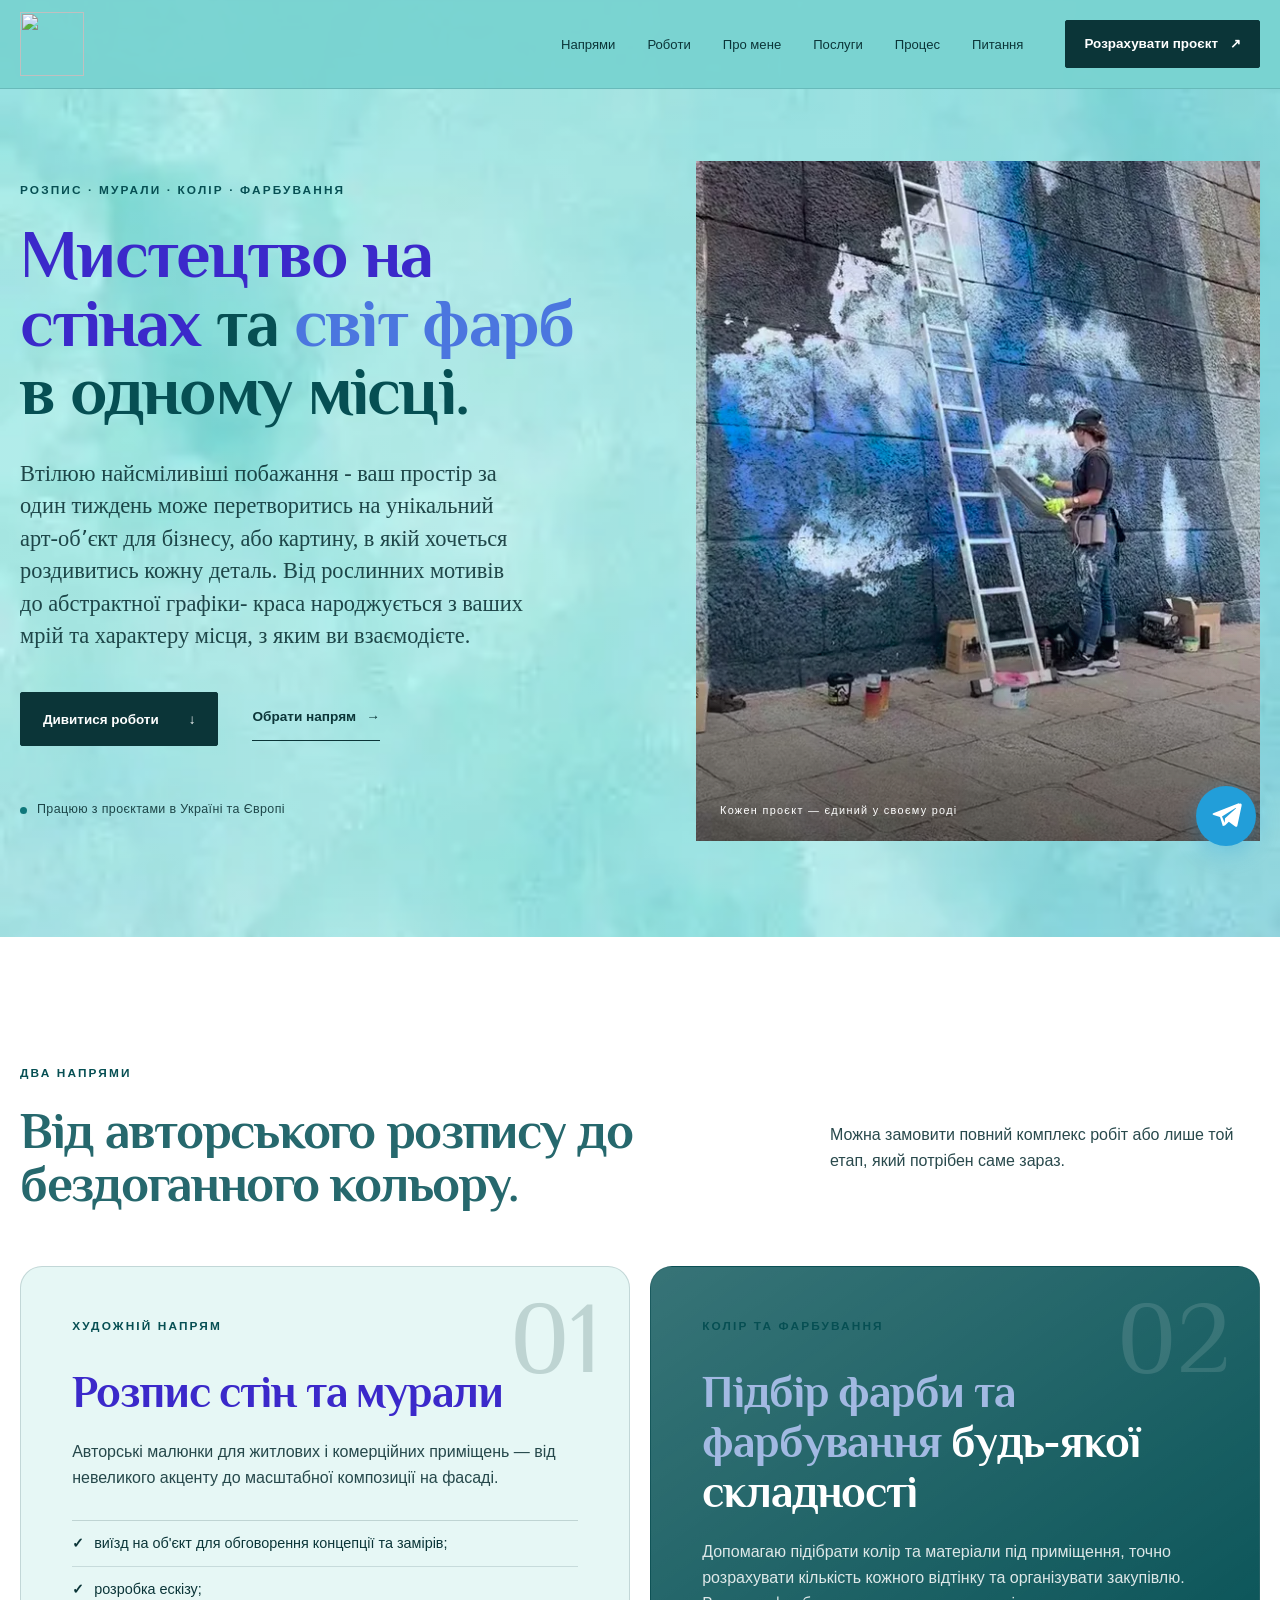
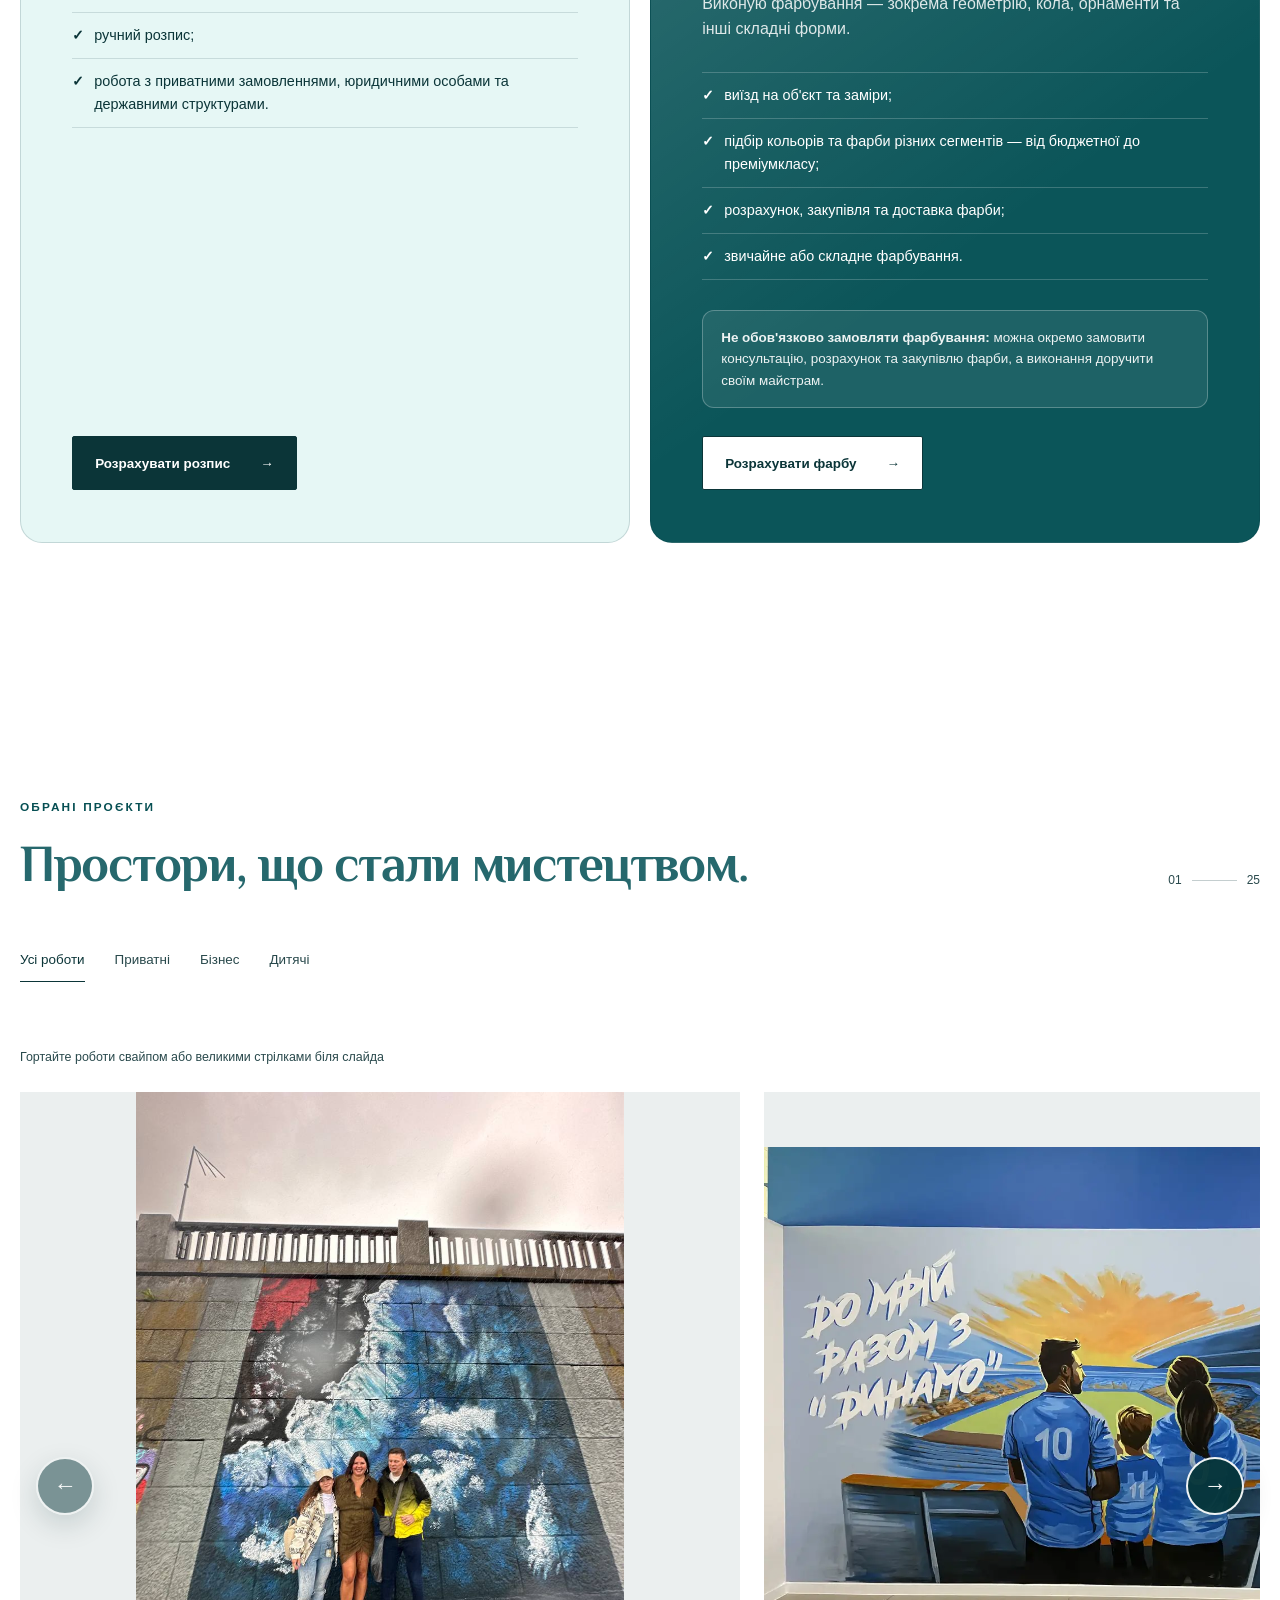
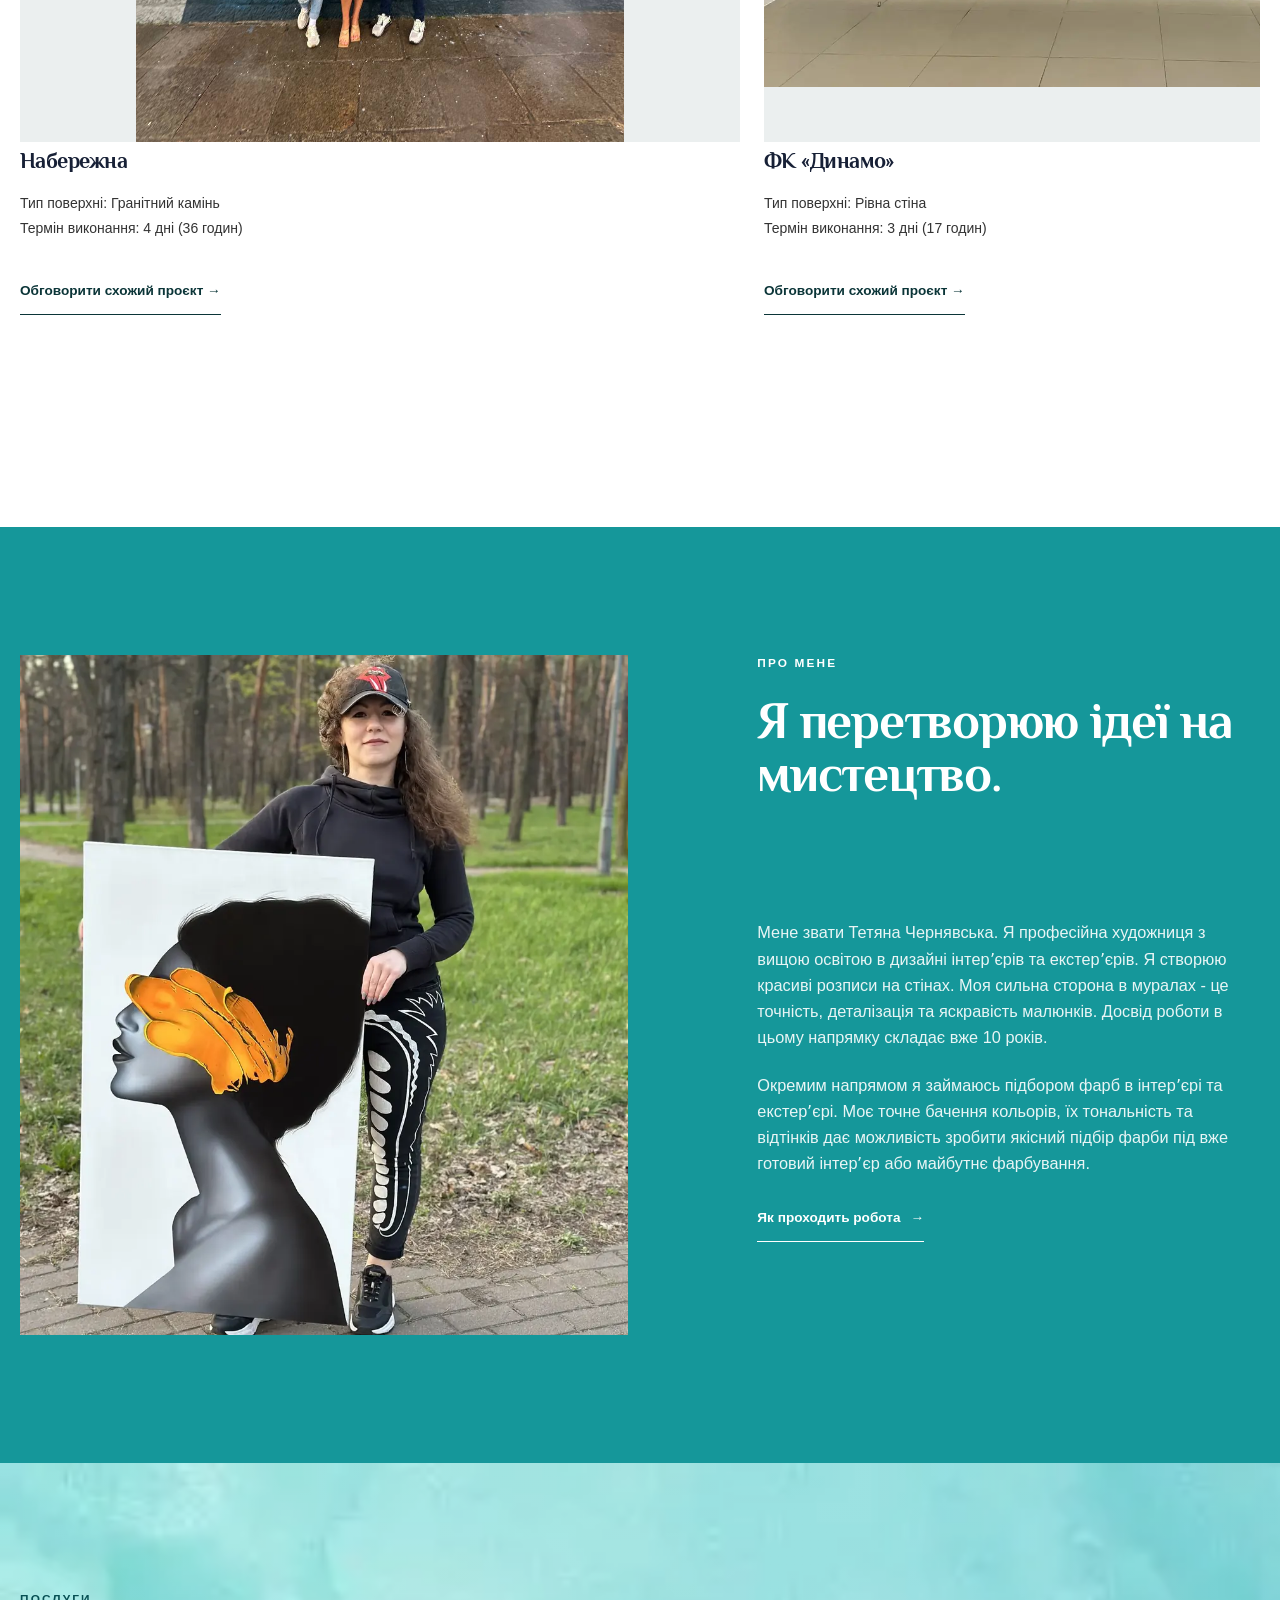
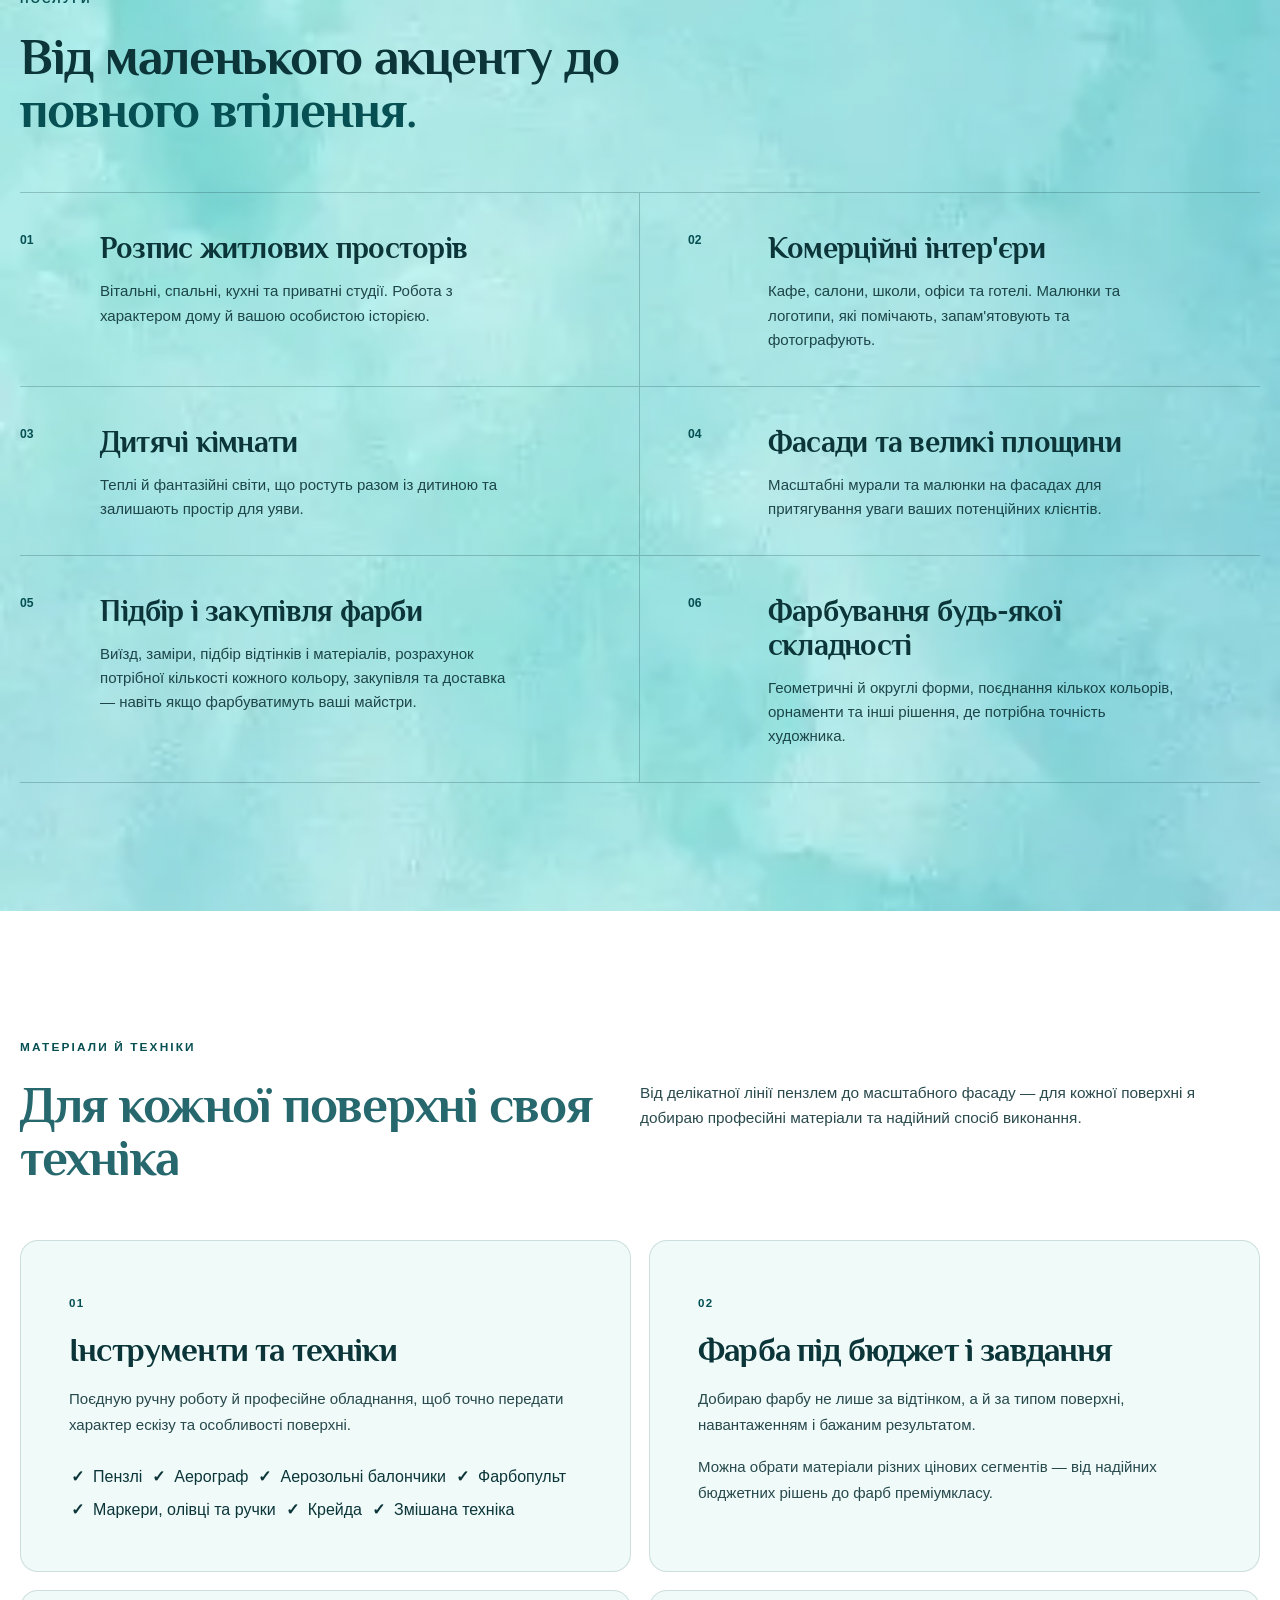
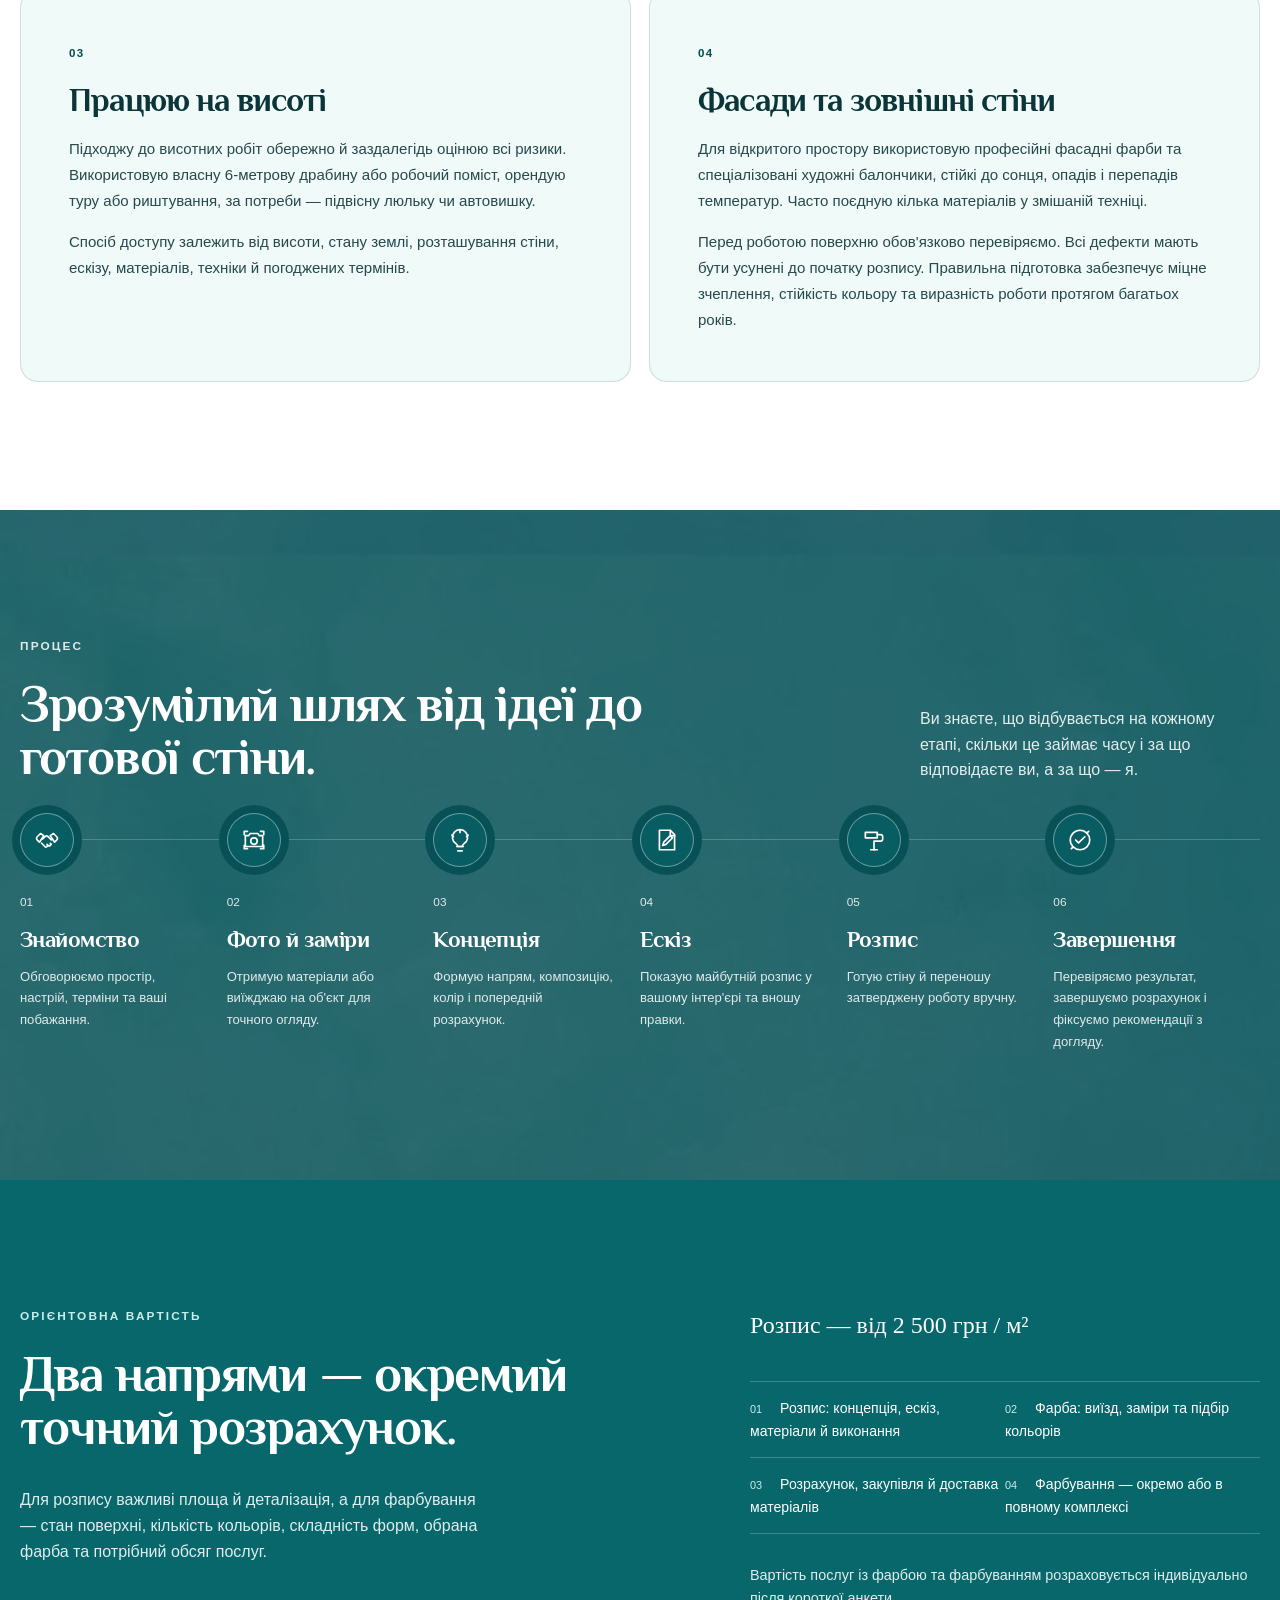
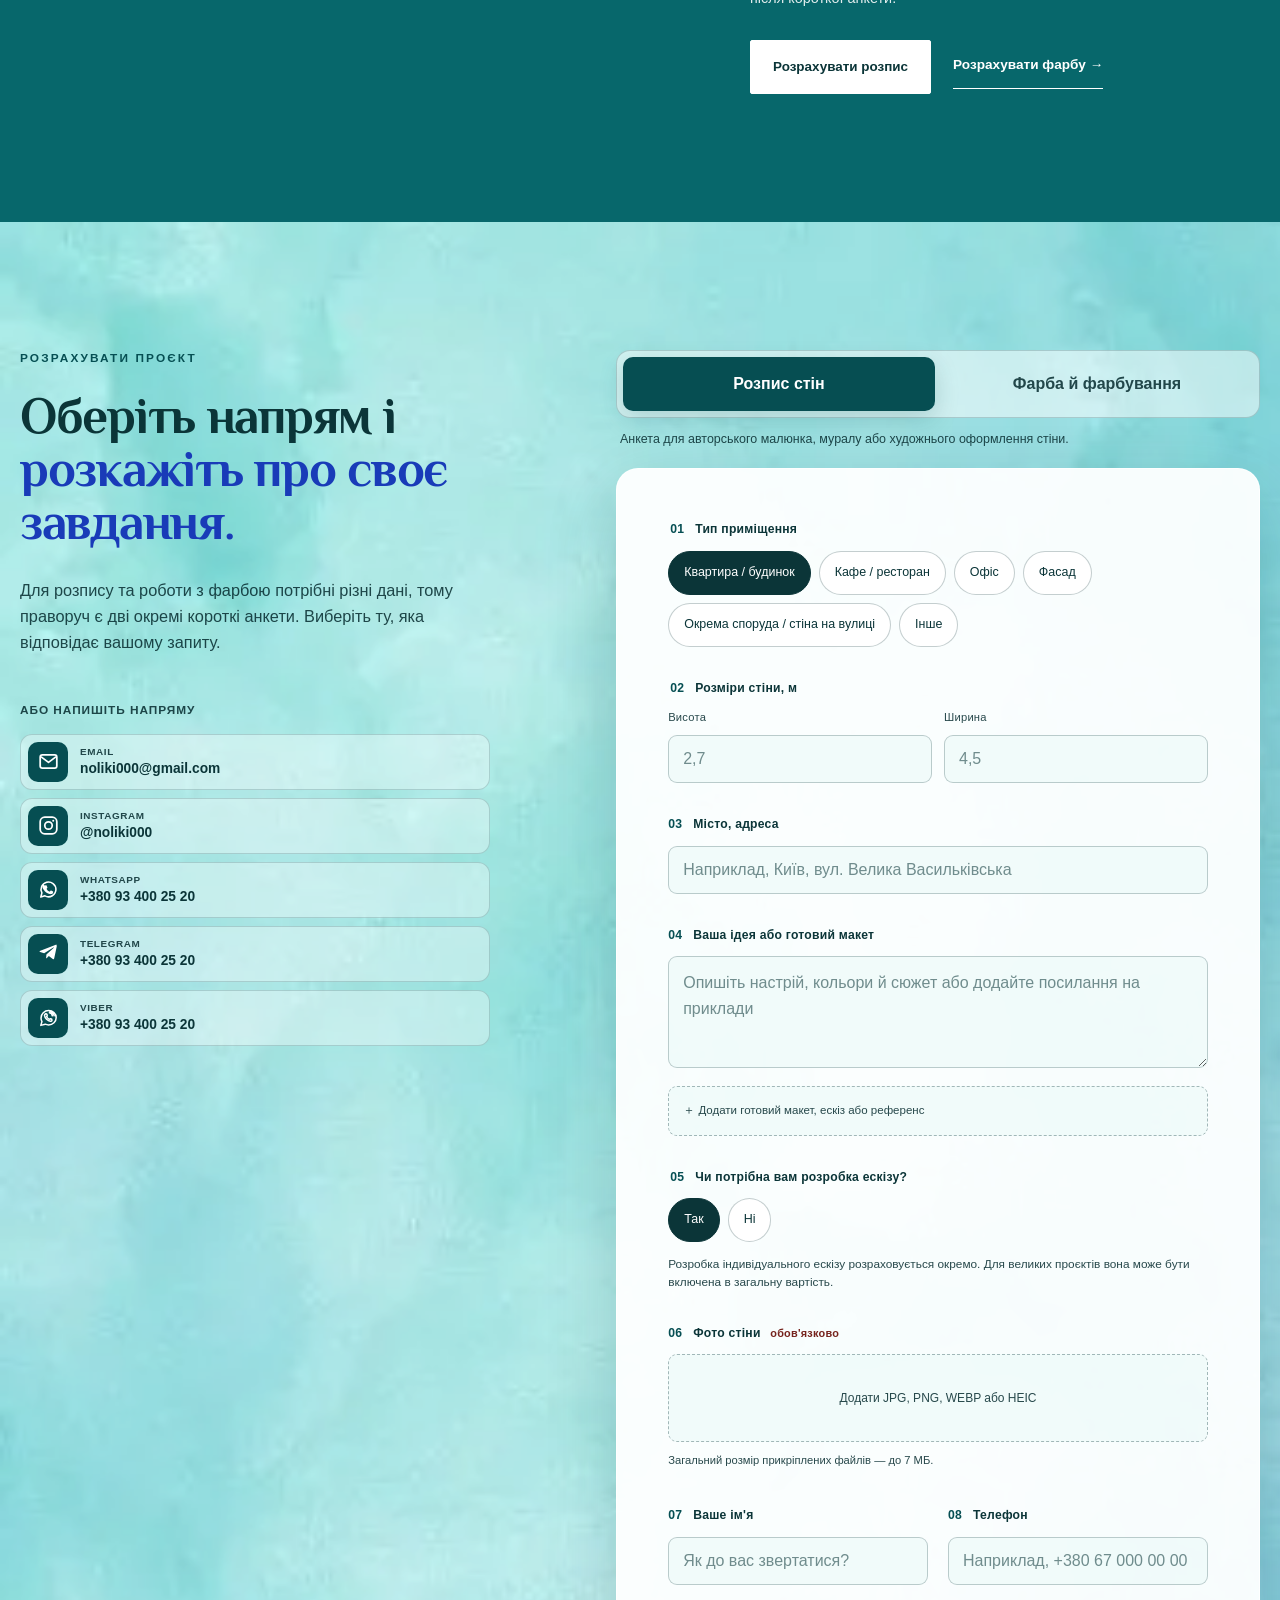
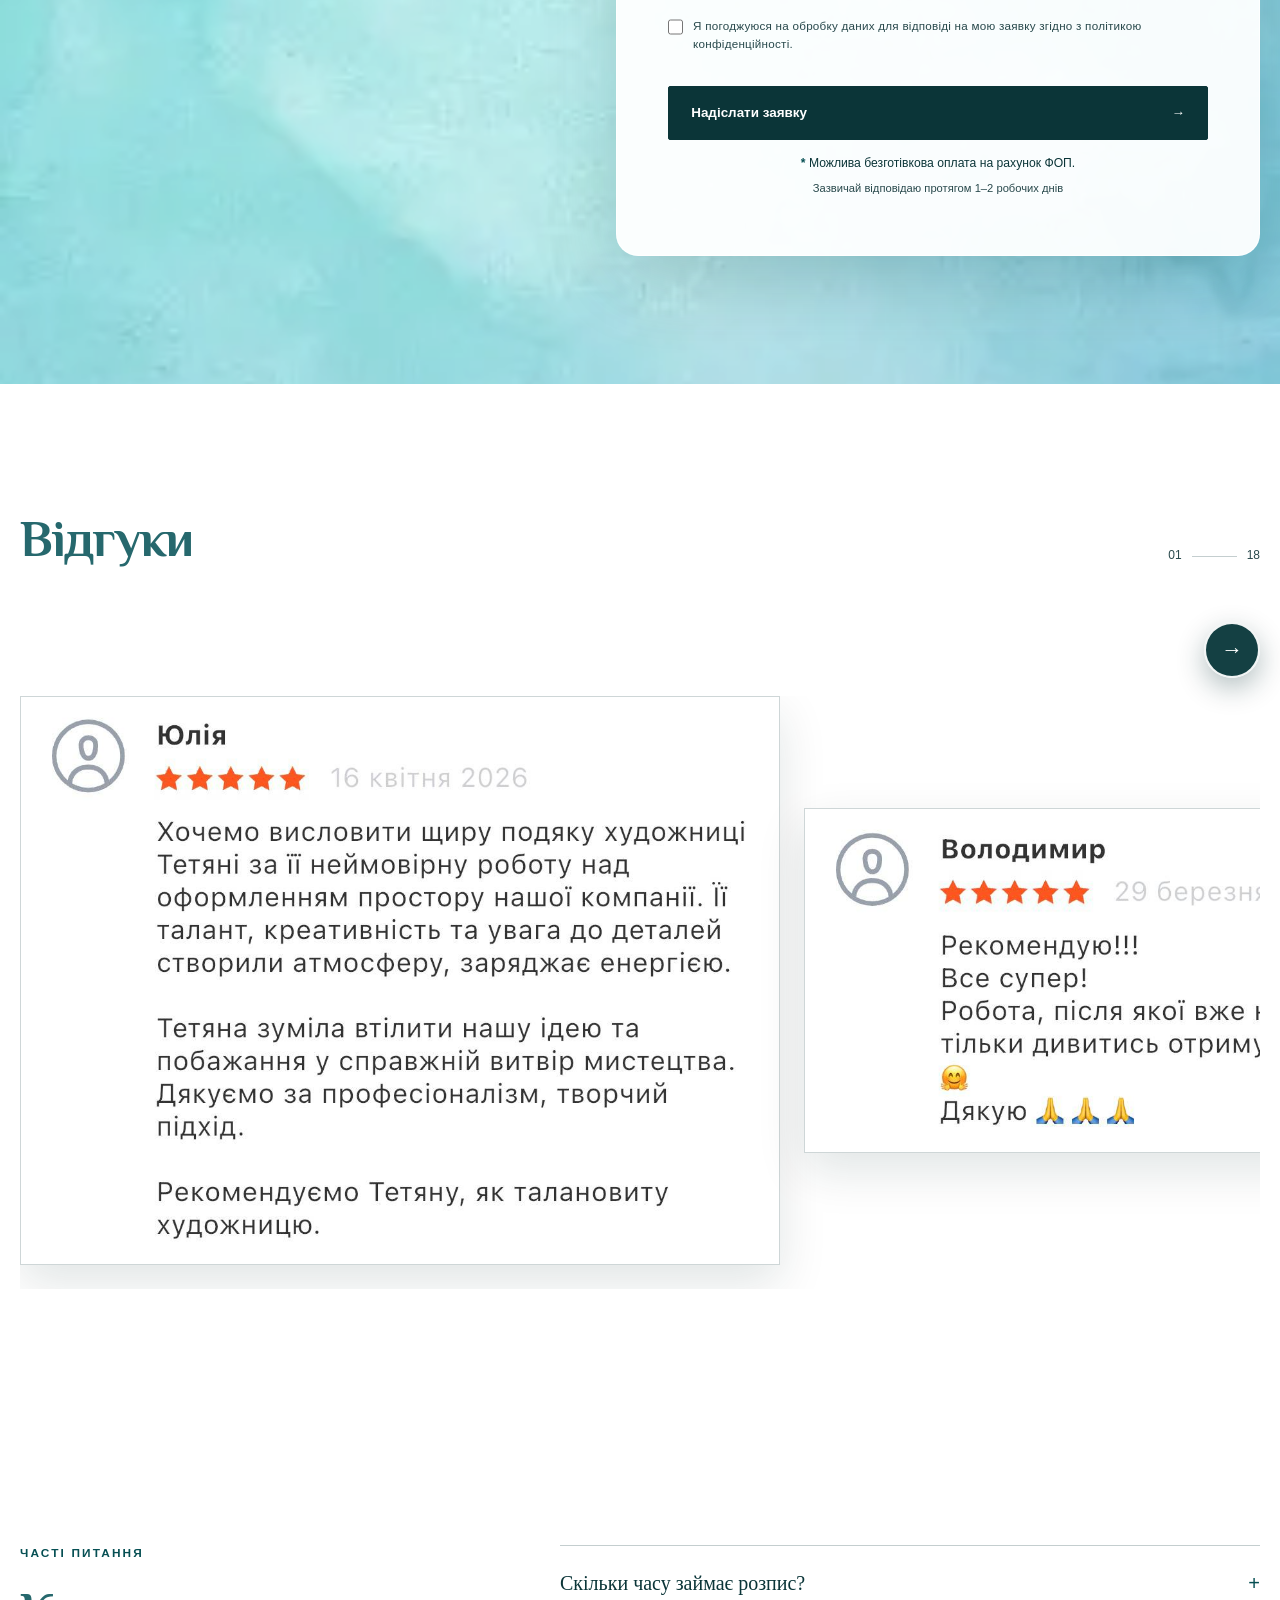
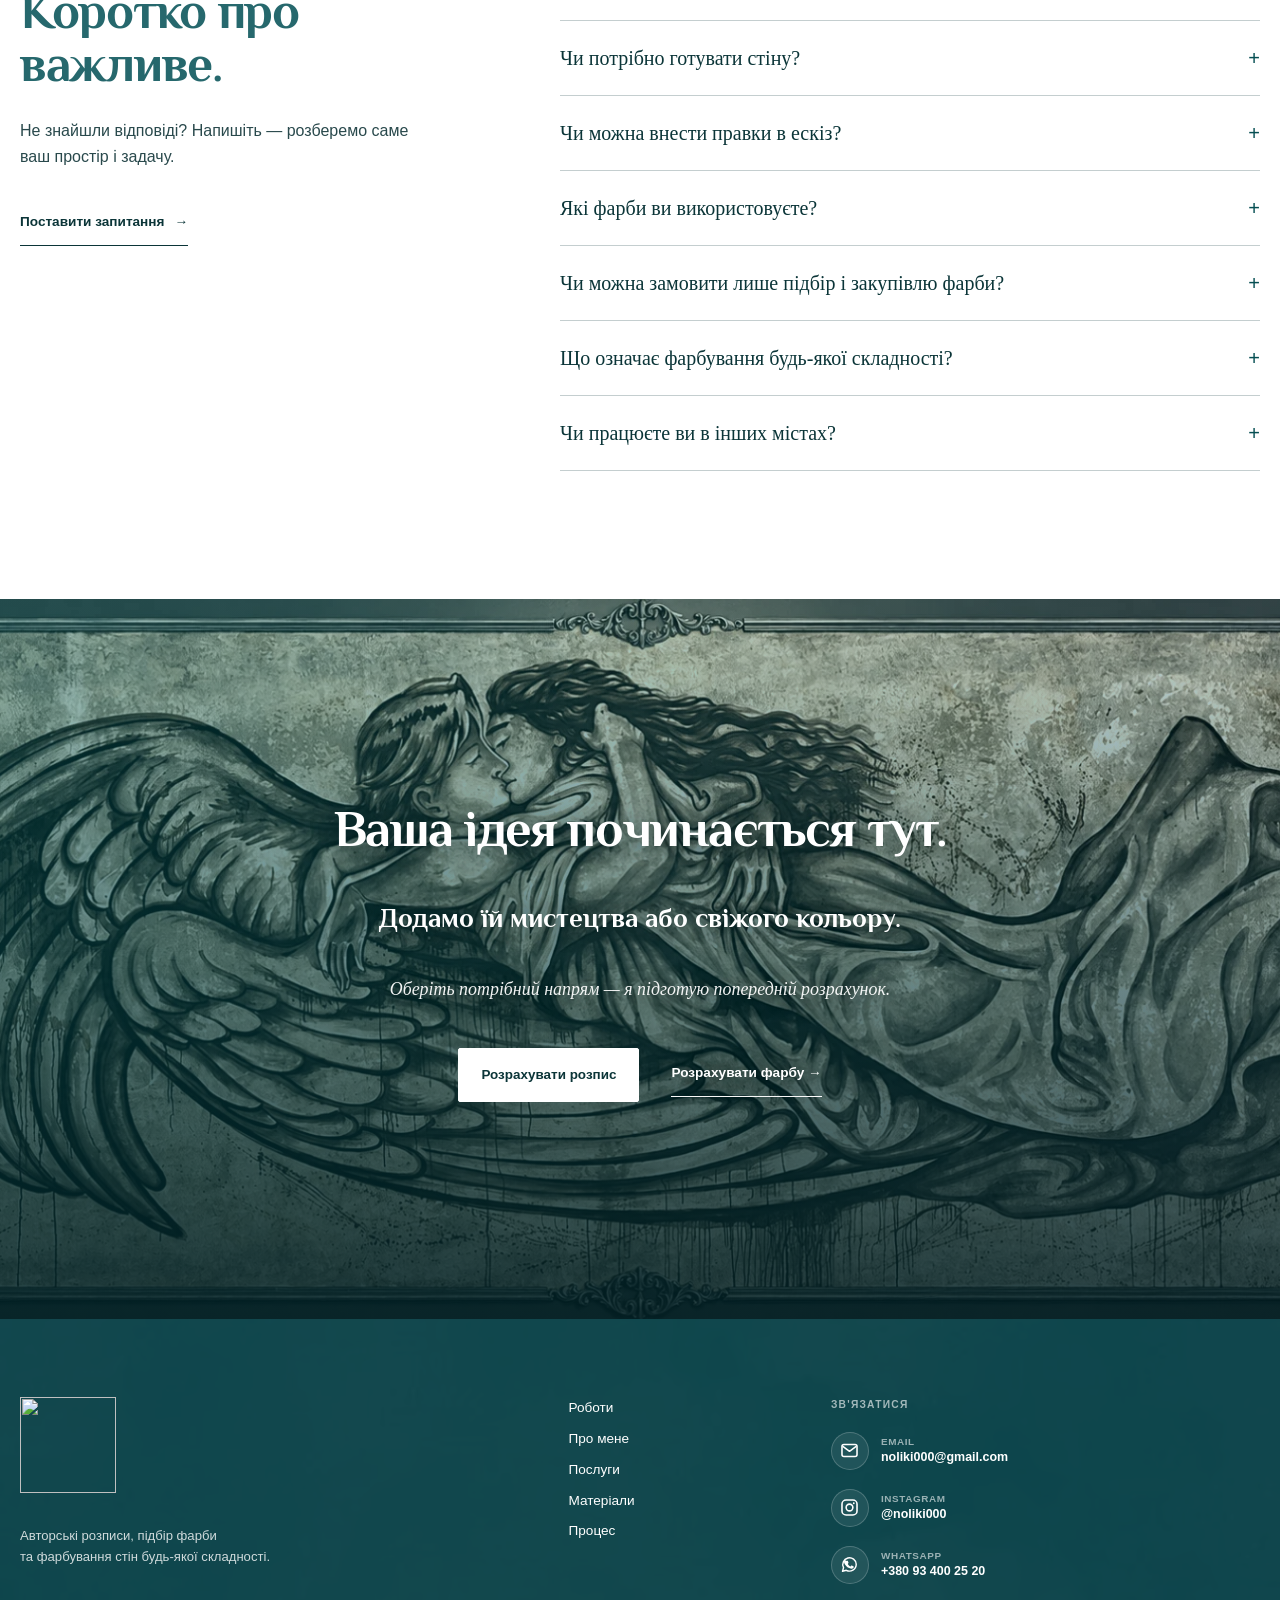
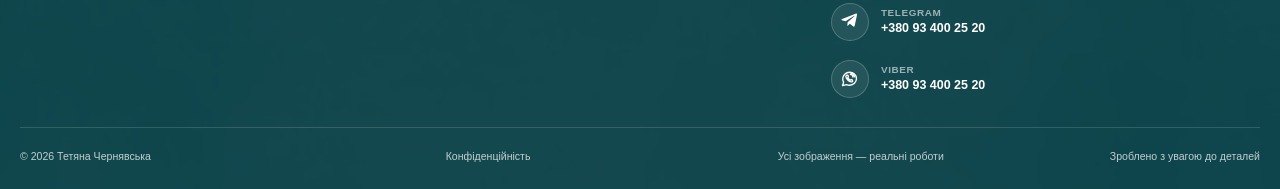
==== commit 112a886f: "Update logo and stylesheet references in index.html" ====
--- a/index.html
+++ b/index.html
@@ -4,8 +4,8 @@
     <meta charset="UTF-8">
     <meta name="viewport" content="width=device-width, initial-scale=1, viewport-fit=cover">
     <script src="early.js"></script>
-    <title>Тетяна Чернявська — розпис і фарбування стін</title>
-    <meta name="description" content="Авторські розписи, мурали, підбір і закупівля фарби та фарбування стін будь-якої складності для приватних і комерційних просторів.">
+   <title>Noliki000 | Тетяна Чернявська — розпис стін і мурали по Україні</title> 
+    <meta name="description" content="Noliki000 — художній розпис стін, мурали та фарбування на замовлення. Тетяна Чернявська. Київ, Київська область та вся Україна.">
     <meta name="theme-color" content="#53C8C8">
     <meta property="og:type" content="website">
     <meta property="og:locale" content="uk_UA">
@@ -18,7 +18,7 @@
     <link rel="preconnect" href="https://fonts.googleapis.com">
     <link rel="preconnect" href="https://fonts.gstatic.com" crossorigin>
     <link href="https://fonts.googleapis.com/css2?family=Philosopher:wght@400;700&display=swap" rel="stylesheet">
-    <link rel="stylesheet" href="styles.css?v=20260930-1">
+    <link rel="stylesheet" href="styles.css?v=20261111-green-test">
     <script type="application/ld+json">
       {
         "@context": "https://schema.org",
@@ -58,7 +58,7 @@
     <header class="site-header">
       <div class="header-inner">
         <a class="brand" href="#top" aria-label="Тетяна Чернявська, на початок">
-          <img src="assets/images/brand/tetiana-logo.webp" alt="" width="64" height="64" fetchpriority="high">
+          <img src="assets/images/brand/tatiana-logo.jpg" alt="" width="64" height="64" fetchpriority="high">
         </a>
         <nav class="desktop-nav" aria-label="Головна навігація">
           <a href="#directions">Напрями</a>
@@ -112,7 +112,7 @@
         <div class="section-heading" data-reveal>
           <div>
             <p class="eyebrow">ДВА НАПРЯМИ</p>
-            <h2 id="directions-title" style="color: #000000 !important;">Від авторського розпису до <em style="color: #000000 !important;">бездоганного кольору.</em></h2>
+            <h2 id="directions-title" style="color: #26686D !important;">Від авторського розпису до <em style="color: #26686D !important;">бездоганного кольору.</em></h2>
           </div>
           <p>Можна замовити повний комплекс робіт або лише той етап, який потрібен саме зараз.</p>
         </div>
@@ -141,9 +141,9 @@
         <div class="section-heading" data-reveal>
           <div>
             <p class="eyebrow">ОБРАНІ ПРОЄКТИ</p>
-            <h2>Простори, що <em class="art-heading-accent" style="color: #1838B7 !important;">стали мистецтвом.</em></h2>
-          </div>
-          <span class="counter" id="portfolio-counter">01 <i></i> 23</span>
+            <h2 style="color:#26686D !important;">Простори, що <em class="art-heading-accent" style="color:#26686D !important;">стали мистецтвом.</em></h2>
+          </div>
+          <span class="counter" id="portfolio-counter">01 <i></i> 25</span>
         </div>
         <div class="filters" role="group" aria-label="Фільтр робіт" data-reveal>
           <button class="is-active" type="button" data-filter="all" aria-pressed="true">Усі роботи</button>
@@ -179,6 +179,8 @@
             <article class="project-card" data-category="business"><div class="project-image"><img src="assets/images/works/gallery/photo-21.webp" alt="Геометричне оформлення стін і вікон" loading="lazy" decoding="async"><span class="project-view">РЕАЛЬНА РОБОТА</span></div><p class="project-meta">ЇДАЛЬНЯ В БІЗНЕС-ЦЕНТРІ</p><div class="project-title"><h3>Їдальня в бізнес-центрі</h3></div><div class="project-description" style="display:block !important;visibility:visible !important;opacity:1 !important;height:auto !important;max-height:none !important;overflow:visible !important;padding:6px 0 10px !important;"><p style="display:block !important;visibility:visible !important;opacity:1 !important;position:static !important;height:auto !important;max-height:none !important;overflow:visible !important;margin:4px 0 !important;font-size:14px !important;line-height:1.5 !important;color:#333 !important;white-space:normal !important;">Тип поверхні: Рівна стіна, кольорове фарбування ліній</p><p style="display:block !important;visibility:visible !important;opacity:1 !important;position:static !important;height:auto !important;max-height:none !important;overflow:visible !important;margin:4px 0 !important;font-size:14px !important;line-height:1.5 !important;color:#333 !important;white-space:normal !important;">Термін виконання: 6 днів</p></div><a class="text-link project-link" href="#request">Обговорити схожий проєкт →</a></article>
             <article class="project-card" data-category="kids"><div class="project-image"><img src="assets/images/works/gallery/photo-22.webp" alt="Дитячий розпис із грибами та зайцями" loading="lazy" decoding="async"><span class="project-view">РЕАЛЬНА РОБОТА</span></div><p class="project-meta">ДИТЯЧА ЛІКАРНЯ</p><div class="project-title"><h3>Дитяча лікарня</h3></div><div class="project-description" style="display:block !important;visibility:visible !important;opacity:1 !important;height:auto !important;max-height:none !important;overflow:visible !important;padding:6px 0 10px !important;"><p style="display:block !important;visibility:visible !important;opacity:1 !important;position:static !important;height:auto !important;max-height:none !important;overflow:visible !important;margin:4px 0 !important;font-size:14px !important;line-height:1.5 !important;color:#333 !important;white-space:normal !important;">Тип поверхні: Рівна стіна</p><p style="display:block !important;visibility:visible !important;opacity:1 !important;position:static !important;height:auto !important;max-height:none !important;overflow:visible !important;margin:4px 0 !important;font-size:14px !important;line-height:1.5 !important;color:#333 !important;white-space:normal !important;">Термін виконання: 5 днів</p></div><a class="text-link project-link" href="#request">Обговорити схожий проєкт →</a></article>
             <article class="project-card" data-category="private"><div class="project-image"><img src="assets/images/works/gallery/photo-23.webp" alt="Художній розпис із конем" loading="lazy" decoding="async"><span class="project-view">РЕАЛЬНА РОБОТА</span></div><p class="project-meta">АВТОРСЬКА КАРТИНА</p><div class="project-title"><h3>Авторська картина</h3></div><div class="project-description" style="display:block !important;visibility:visible !important;opacity:1 !important;height:auto !important;max-height:none !important;overflow:visible !important;padding:6px 0 10px !important;"><p style="display:block !important;visibility:visible !important;opacity:1 !important;position:static !important;height:auto !important;max-height:none !important;overflow:visible !important;margin:4px 0 !important;font-size:14px !important;line-height:1.5 !important;color:#333 !important;white-space:normal !important;">Розмір: 70 × 80 см</p><p style="display:block !important;visibility:visible !important;opacity:1 !important;position:static !important;height:auto !important;max-height:none !important;overflow:visible !important;margin:4px 0 !important;font-size:14px !important;line-height:1.5 !important;color:#333 !important;white-space:normal !important;">Матеріал: олійні фарби</p><p style="display:block !important;visibility:visible !important;opacity:1 !important;position:static !important;height:auto !important;max-height:none !important;overflow:visible !important;margin:4px 0 !important;font-size:14px !important;line-height:1.5 !important;color:#333 !important;white-space:normal !important;">Термін виконання: 1 місяць</p></div><a class="text-link project-link" href="#request">Обговорити схожий проєкт →</a></article>
+            <article class="project-card" data-category="business"><div class="project-image"><img src="assets/images/works/gallery/photo-24.jpg" alt="Художній розпис колони у ТЦ Smart Plaza — фото 24" loading="lazy" decoding="async"><span class="project-view">РЕАЛЬНА РОБОТА</span></div><p class="project-meta">ТЦ SMART PLAZA</p><div class="project-title"><h3>ТЦ Smart Plaza</h3></div><div class="project-description" style="display:block !important;visibility:visible !important;opacity:1 !important;height:auto !important;max-height:none !important;overflow:visible !important;padding:6px 0 10px !important;"><p style="display:block !important;visibility:visible !important;opacity:1 !important;position:static !important;height:auto !important;max-height:none !important;overflow:visible !important;margin:4px 0 !important;font-size:14px !important;line-height:1.5 !important;color:#333 !important;white-space:normal !important;">Тип поверхні: Рівна поверхня, округла площина</p><p style="display:block !important;visibility:visible !important;opacity:1 !important;position:static !important;height:auto !important;max-height:none !important;overflow:visible !important;margin:4px 0 !important;font-size:14px !important;line-height:1.5 !important;color:#333 !important;white-space:normal !important;">Термін виконання: 2 дні</p></div><a class="text-link project-link" href="#request">Обговорити схожий проєкт →</a></article>
+            <article class="project-card" data-category="business"><div class="project-image"><img src="assets/images/works/gallery/photo-25.jpg" alt="Художній розпис колони у ТЦ Smart Plaza — фото 25" loading="lazy" decoding="async"><span class="project-view">РЕАЛЬНА РОБОТА</span></div><p class="project-meta">ТЦ SMART PLAZA</p><div class="project-title"><h3>ТЦ Smart Plaza</h3></div><div class="project-description" style="display:block !important;visibility:visible !important;opacity:1 !important;height:auto !important;max-height:none !important;overflow:visible !important;padding:6px 0 10px !important;"><p style="display:block !important;visibility:visible !important;opacity:1 !important;position:static !important;height:auto !important;max-height:none !important;overflow:visible !important;margin:4px 0 !important;font-size:14px !important;line-height:1.5 !important;color:#333 !important;white-space:normal !important;">Тип поверхні: Рівна поверхня, округла площина</p><p style="display:block !important;visibility:visible !important;opacity:1 !important;position:static !important;height:auto !important;max-height:none !important;overflow:visible !important;margin:4px 0 !important;font-size:14px !important;line-height:1.5 !important;color:#333 !important;white-space:normal !important;">Термін виконання: 2 дні</p></div><a class="text-link project-link" href="#request">Обговорити схожий проєкт →</a></article>
           </div>
           <button class="carousel-arrow carousel-arrow-next" id="portfolio-next" type="button" aria-label="Наступна робота"><span aria-hidden="true">→</span></button>
         </div>
@@ -217,7 +219,7 @@
         <div class="section-heading" data-reveal>
           <div>
             <p class="eyebrow">МАТЕРІАЛИ Й ТЕХНІКИ</p>
-            <h2 id="materials-title">Для кожної поверхні <em>своя техніка</em></h2>
+            <h2 id="materials-title" style="color:#26686D !important;">Для кожної поверхні <em style="color:#26686D !important;">своя техніка</em></h2>
           </div>
           <p>Від делікатної лінії пензлем до масштабного фасаду — для кожної поверхні я добираю професійні матеріали та надійний спосіб виконання.</p>
         </div>
@@ -301,7 +303,7 @@
         <div class="request-grid">
           <div class="request-copy" data-reveal>
             <p class="eyebrow">РОЗРАХУВАТИ ПРОЄКТ</p>
-            <h2>Оберіть напрям і <span style="color: #1838B7 !important;">розкажіть про своє завдання.</span></h2>
+            <h2>Оберіть напрям і <span style="color: #193BB8 !important;">розкажіть про своє завдання.</span></h2>
             <p>Для розпису та роботи з фарбою потрібні різні дані, тому праворуч є дві окремі короткі анкети. Виберіть ту, яка відповідає вашому запиту.</p>
             <div class="request-contact">
               <span class="request-contact-title">АБО НАПИШІТЬ НАПРЯМУ</span>
@@ -457,7 +459,7 @@
 
       <section class="section reviews surface-white" aria-labelledby="reviews-title">
         <div class="section-heading" data-reveal>
-          <div><h2 id="reviews-title">Відгуки</h2></div>
+          <div><h2 id="reviews-title" style="color:#26686D !important;">Відгуки</h2></div>
           <span class="counter" id="reviews-counter">01 <i></i> 18</span>
         </div>
         <div class="reviews-carousel-shell" data-reveal>
@@ -490,7 +492,7 @@
 
       <section class="section surface-white" id="faq">
         <div class="faq-grid">
-          <div data-reveal><p class="eyebrow">ЧАСТІ ПИТАННЯ</p><h2>Коротко про <em>важливе.</em></h2><p>Не знайшли відповіді? Напишіть — розберемо саме ваш простір і задачу.</p><a class="text-link" href="#request">Поставити запитання <span aria-hidden="true">→</span></a></div>
+          <div data-reveal><p class="eyebrow">ЧАСТІ ПИТАННЯ</p><h2 style="color:#26686D !important;">Коротко про <em style="color:#26686D !important;">важливе.</em></h2><p>Не знайшли відповіді? Напишіть — розберемо саме ваш простір і задачу.</p><a class="text-link" href="#request">Поставити запитання <span aria-hidden="true">→</span></a></div>
           <div class="accordion" data-reveal>
             <details><summary>Скільки часу займає розпис?<i>+</i></summary><p>Зазвичай від 2 до 7 робочих днів залежно від площі, деталізації та типу поверхні. Графік робіт узгоджуємо та фіксуємо дату здачі об’єкта.</p></details>
             <details><summary>Чи потрібно готувати стіну?<i>+</i></summary><p>Ідеальний варіант — рівна підготовлена стіна. Я заздалегідь оціню її стан на об’єкті або за фото та підкажу, яка підготовка потрібна.</p></details>
@@ -512,7 +514,7 @@
 
     <footer class="footer">
       <div class="footer-main">
-        <div><a class="brand brand-light" href="#top" aria-label="Тетяна Чернявська, на початок"><img src="assets/images/brand/tetiana-logo.webp" alt="" width="96" height="96" loading="lazy"></a><p>Авторські розписи, підбір фарби<br>та фарбування стін будь-якої складності.</p></div>
+        <div><a class="brand brand-light" href="#top" aria-label="Тетяна Чернявська, на початок"><img src="assets/images/brand/tatiana-logo.jpg" alt="" width="96" height="96" loading="lazy"></a><p>Авторські розписи, підбір фарби<br>та фарбування стін будь-якої складності.</p></div>
         <nav aria-label="Навігація у підвалі"><a href="#works">Роботи</a><a href="#about">Про мене</a><a href="#services">Послуги</a><a href="#materials">Матеріали</a><a href="#process">Процес</a></nav>
         <div class="footer-social" aria-label="Контакти Тетяни Чернявської">
           <p class="footer-contact-title">ЗВ'ЯЗАТИСЯ</p>
--- a/styles.css
+++ b/styles.css
@@ -3020,7 +3020,7 @@
 .telegram-floating {
   position: fixed;
   right: 24px;
-  bottom: 24px;
+  bottom: 54px;
   width: 60px;
   height: 60px;
 
@@ -3079,7 +3079,7 @@
 @media (max-width: 768px) {
   .telegram-floating {
     right: 16px;
-    bottom: 20px;
+    bottom: 50px;
     width: 54px;
     height: 54px;
   }
